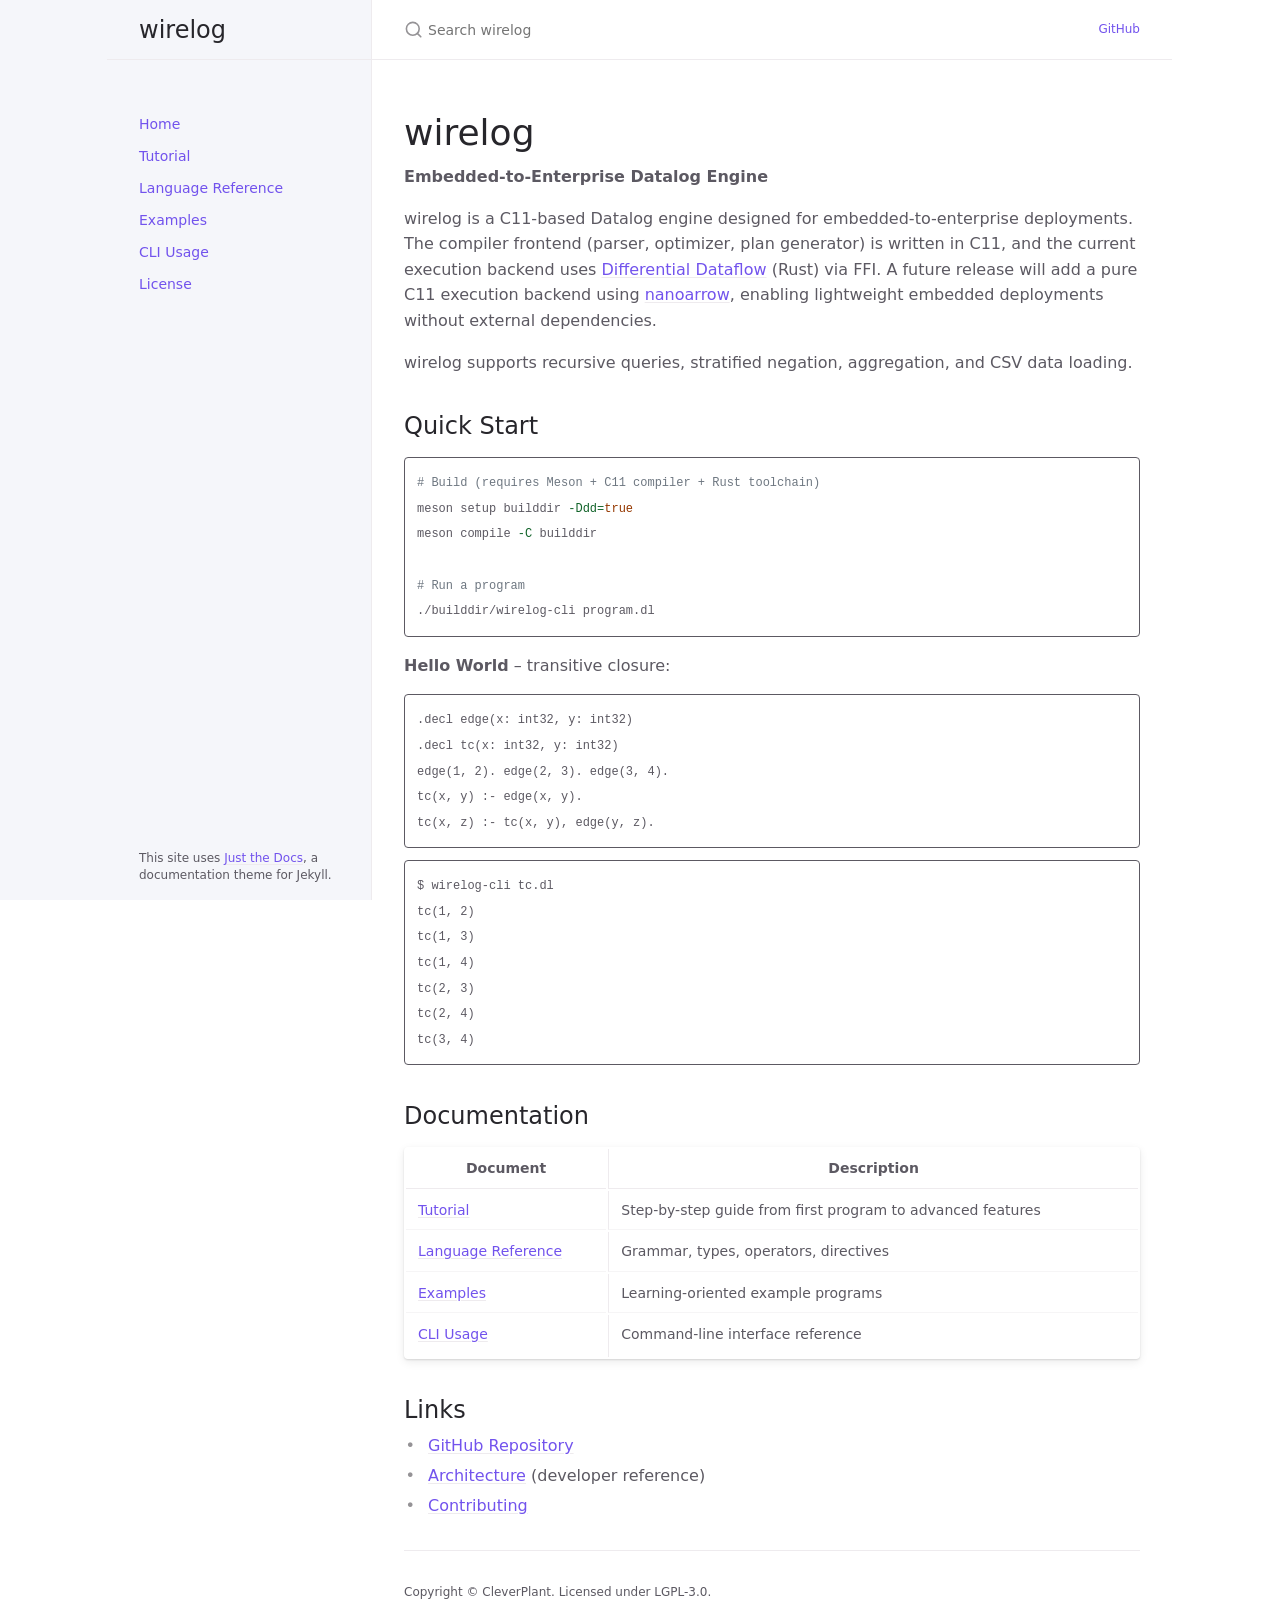
==== wirelog/index.html @ 53a05768 "chore: update wirelog docs from 2026-03-02 04:32:21" ====
<!DOCTYPE html> <html lang="en-US"> <head> <meta charset="UTF-8"> <meta http-equiv="X-UA-Compatible" content="IE=Edge"> <link rel="stylesheet" href="/wirelog/assets/css/just-the-docs-default.css"> <link rel="stylesheet" href="/wirelog/assets/css/just-the-docs-head-nav.css" id="jtd-head-nav-stylesheet"> <style id="jtd-nav-activation"> .site-nav > ul.nav-list:first-child > li:not(:nth-child(1)) > a, .site-nav > ul.nav-list:first-child > li > ul > li a { background-image: none; } .site-nav > ul.nav-list:not(:first-child) a, .site-nav li.external a { background-image: none; } .site-nav > ul.nav-list:first-child > li:nth-child(1) > a { font-weight: 600; text-decoration: none; }.site-nav > ul.nav-list:first-child > li:nth-child(1) > button svg { transform: rotate(-90deg); }.site-nav > ul.nav-list:first-child > li.nav-list-item:nth-child(1) > ul.nav-list { display: block; } </style> <script src="/wirelog/assets/js/vendor/lunr.min.js"></script> <script src="/wirelog/assets/js/just-the-docs.js"></script> <meta name="viewport" content="width=device-width, initial-scale=1"> <!-- Begin Jekyll SEO tag v2.8.0 --> <title>Home | wirelog</title> <meta name="generator" content="Jekyll v4.4.1" /> <meta property="og:title" content="Home" /> <meta property="og:locale" content="en_US" /> <meta name="description" content="Embedded-to-Enterprise Datalog Engine" /> <meta property="og:description" content="Embedded-to-Enterprise Datalog Engine" /> <link rel="canonical" href="https://justinjoy.github.io/wirelog/" /> <meta property="og:url" content="https://justinjoy.github.io/wirelog/" /> <meta property="og:site_name" content="wirelog" /> <meta property="og:type" content="website" /> <meta name="twitter:card" content="summary" /> <meta property="twitter:title" content="Home" /> <script type="application/ld+json"> {"@context":"https://schema.org","@type":"WebSite","description":"Embedded-to-Enterprise Datalog Engine","headline":"Home","name":"wirelog","url":"https://justinjoy.github.io/wirelog/"}</script> <!-- End Jekyll SEO tag --> </head> <body> <a class="skip-to-main" href="#main-content">Skip to main content</a> <svg xmlns="http://www.w3.org/2000/svg" class="d-none"> <symbol id="svg-link" viewBox="0 0 24 24"> <title>Link</title> <svg xmlns="http://www.w3.org/2000/svg" width="24" height="24" viewBox="0 0 24 24" fill="none" stroke="currentColor" stroke-width="2" stroke-linecap="round" stroke-linejoin="round" class="feather feather-link"> <path d="M10 13a5 5 0 0 0 7.54.54l3-3a5 5 0 0 0-7.07-7.07l-1.72 1.71"></path><path d="M14 11a5 5 0 0 0-7.54-.54l-3 3a5 5 0 0 0 7.07 7.07l1.71-1.71"></path> </svg> </symbol> <symbol id="svg-menu" viewBox="0 0 24 24"> <title>Menu</title> <svg xmlns="http://www.w3.org/2000/svg" width="24" height="24" viewBox="0 0 24 24" fill="none" stroke="currentColor" stroke-width="2" stroke-linecap="round" stroke-linejoin="round" class="feather feather-menu"> <line x1="3" y1="12" x2="21" y2="12"></line><line x1="3" y1="6" x2="21" y2="6"></line><line x1="3" y1="18" x2="21" y2="18"></line> </svg> </symbol> <symbol id="svg-arrow-right" viewBox="0 0 24 24"> <title>Expand</title> <svg xmlns="http://www.w3.org/2000/svg" width="24" height="24" viewBox="0 0 24 24" fill="none" stroke="currentColor" stroke-width="2" stroke-linecap="round" stroke-linejoin="round" class="feather feather-chevron-right"> <polyline points="9 18 15 12 9 6"></polyline> </svg> </symbol> <!-- Feather. MIT License: https://github.com/feathericons/feather/blob/master/LICENSE --> <symbol id="svg-external-link" width="24" height="24" viewBox="0 0 24 24" fill="none" stroke="currentColor" stroke-width="2" stroke-linecap="round" stroke-linejoin="round" class="feather feather-external-link"> <title id="svg-external-link-title">(external link)</title> <path d="M18 13v6a2 2 0 0 1-2 2H5a2 2 0 0 1-2-2V8a2 2 0 0 1 2-2h6"></path><polyline points="15 3 21 3 21 9"></polyline><line x1="10" y1="14" x2="21" y2="3"></line> </symbol> <symbol id="svg-doc" viewBox="0 0 24 24"> <title>Document</title> <svg xmlns="http://www.w3.org/2000/svg" width="24" height="24" viewBox="0 0 24 24" fill="none" stroke="currentColor" stroke-width="2" stroke-linecap="round" stroke-linejoin="round" class="feather feather-file"> <path d="M13 2H6a2 2 0 0 0-2 2v16a2 2 0 0 0 2 2h12a2 2 0 0 0 2-2V9z"></path><polyline points="13 2 13 9 20 9"></polyline> </svg> </symbol> <symbol id="svg-search" viewBox="0 0 24 24"> <title>Search</title> <svg xmlns="http://www.w3.org/2000/svg" width="24" height="24" viewBox="0 0 24 24" fill="none" stroke="currentColor" stroke-width="2" stroke-linecap="round" stroke-linejoin="round" class="feather feather-search"> <circle cx="11" cy="11" r="8"></circle><line x1="21" y1="21" x2="16.65" y2="16.65"></line> </svg> </symbol> <!-- Bootstrap Icons. MIT License: https://github.com/twbs/icons/blob/main/LICENSE.md --> <symbol id="svg-copy" viewBox="0 0 16 16"> <title>Copy</title> <svg xmlns="http://www.w3.org/2000/svg" width="16" height="16" fill="currentColor" class="bi bi-clipboard" viewBox="0 0 16 16"> <path d="M4 1.5H3a2 2 0 0 0-2 2V14a2 2 0 0 0 2 2h10a2 2 0 0 0 2-2V3.5a2 2 0 0 0-2-2h-1v1h1a1 1 0 0 1 1 1V14a1 1 0 0 1-1 1H3a1 1 0 0 1-1-1V3.5a1 1 0 0 1 1-1h1v-1z"/> <path d="M9.5 1a.5.5 0 0 1 .5.5v1a.5.5 0 0 1-.5.5h-3a.5.5 0 0 1-.5-.5v-1a.5.5 0 0 1 .5-.5h3zm-3-1A1.5 1.5 0 0 0 5 1.5v1A1.5 1.5 0 0 0 6.5 4h3A1.5 1.5 0 0 0 11 2.5v-1A1.5 1.5 0 0 0 9.5 0h-3z"/> </svg> </symbol> <symbol id="svg-copied" viewBox="0 0 16 16"> <title>Copied</title> <svg xmlns="http://www.w3.org/2000/svg" width="16" height="16" fill="currentColor" class="bi bi-clipboard-check-fill" viewBox="0 0 16 16"> <path d="M6.5 0A1.5 1.5 0 0 0 5 1.5v1A1.5 1.5 0 0 0 6.5 4h3A1.5 1.5 0 0 0 11 2.5v-1A1.5 1.5 0 0 0 9.5 0h-3Zm3 1a.5.5 0 0 1 .5.5v1a.5.5 0 0 1-.5.5h-3a.5.5 0 0 1-.5-.5v-1a.5.5 0 0 1 .5-.5h3Z"/> <path d="M4 1.5H3a2 2 0 0 0-2 2V14a2 2 0 0 0 2 2h10a2 2 0 0 0 2-2V3.5a2 2 0 0 0-2-2h-1v1A2.5 2.5 0 0 1 9.5 5h-3A2.5 2.5 0 0 1 4 2.5v-1Zm6.854 7.354-3 3a.5.5 0 0 1-.708 0l-1.5-1.5a.5.5 0 0 1 .708-.708L7.5 10.793l2.646-2.647a.5.5 0 0 1 .708.708Z"/> </svg> </symbol> </svg> <header class="side-bar"> <div class="site-header"> <a href="/wirelog/" class="site-title lh-tight"> wirelog </a> <button id="menu-button" class="site-button btn-reset" aria-label="Menu" aria-expanded="false"> <svg viewBox="0 0 24 24" class="icon" aria-hidden="true"><use xlink:href="#svg-menu"></use></svg> </button> </div> <nav aria-label="Main" id="site-nav" class="site-nav"> <ul class="nav-list"><li class="nav-list-item"><a href="/wirelog/" class="nav-list-link">Home</a></li><li class="nav-list-item"><a href="/wirelog/tutorial/" class="nav-list-link">Tutorial</a></li><li class="nav-list-item"><a href="/wirelog/reference/" class="nav-list-link">Language Reference</a></li><li class="nav-list-item"><a href="/wirelog/examples/" class="nav-list-link">Examples</a></li><li class="nav-list-item"><a href="/wirelog/cli/" class="nav-list-link">CLI Usage</a></li><li class="nav-list-item"><a href="/wirelog/license/" class="nav-list-link">License</a></li></ul> </nav> <div class="d-md-block d-none site-footer"> This site uses <a href="https://github.com/just-the-docs/just-the-docs">Just the Docs</a>, a documentation theme for Jekyll. </div> </header> <div class="main" id="top"> <div id="main-header" class="main-header"> <div class="search" role="search"> <div class="search-input-wrap"> <input type="text" id="search-input" class="search-input" tabindex="0" placeholder="Search wirelog" autocomplete="off"> <label for="search-input" class="search-label"> <span class="sr-only">Search wirelog</span> <svg viewBox="0 0 24 24" class="search-icon" aria-hidden="true"><use xlink:href="#svg-search"></use></svg> </label> </div> <div id="search-results" class="search-results"></div> </div> <nav aria-label="Auxiliary" class="aux-nav"> <ul class="aux-nav-list"> <li class="aux-nav-list-item"> <a href="https://github.com/justinjoy/wirelog" class="site-button" > GitHub </a> </li> </ul> </nav> </div> <div class="main-content-wrap"> <div id="main-content" class="main-content"> <main> <h1 id="wirelog"> <a href="#wirelog" class="anchor-heading" aria-labelledby="wirelog"><svg viewBox="0 0 16 16" aria-hidden="true"><use xlink:href="#svg-link"></use></svg></a> wirelog </h1> <p><strong>Embedded-to-Enterprise Datalog Engine</strong></p> <p>wirelog is a C11-based Datalog engine designed for embedded-to-enterprise deployments. The compiler frontend (parser, optimizer, plan generator) is written in C11, and the current execution backend uses <a href="https://github.com/TimelyDataflow/differential-dataflow">Differential Dataflow</a> (Rust) via FFI. A future release will add a pure C11 execution backend using <a href="https://github.com/apache/arrow-nanoarrow">nanoarrow</a>, enabling lightweight embedded deployments without external dependencies.</p> <p>wirelog supports recursive queries, stratified negation, aggregation, and CSV data loading.</p> <h2 id="quick-start"> <a href="#quick-start" class="anchor-heading" aria-labelledby="quick-start"><svg viewBox="0 0 16 16" aria-hidden="true"><use xlink:href="#svg-link"></use></svg></a> Quick Start </h2> <div class="language-bash highlighter-rouge"><div class="highlight"><pre class="highlight"><code><span class="c"># Build (requires Meson + C11 compiler + Rust toolchain)</span>
meson setup builddir <span class="nt">-Ddd</span><span class="o">=</span><span class="nb">true
</span>meson compile <span class="nt">-C</span> builddir

<span class="c"># Run a program</span>
./builddir/wirelog-cli program.dl
</code></pre></div></div> <p><strong>Hello World</strong> – transitive closure:</p> <div class="language-plaintext highlighter-rouge"><div class="highlight"><pre class="highlight"><code>.decl edge(x: int32, y: int32)
.decl tc(x: int32, y: int32)
edge(1, 2). edge(2, 3). edge(3, 4).
tc(x, y) :- edge(x, y).
tc(x, z) :- tc(x, y), edge(y, z).
</code></pre></div></div> <div class="language-plaintext highlighter-rouge"><div class="highlight"><pre class="highlight"><code>$ wirelog-cli tc.dl
tc(1, 2)
tc(1, 3)
tc(1, 4)
tc(2, 3)
tc(2, 4)
tc(3, 4)
</code></pre></div></div> <h2 id="documentation"> <a href="#documentation" class="anchor-heading" aria-labelledby="documentation"><svg viewBox="0 0 16 16" aria-hidden="true"><use xlink:href="#svg-link"></use></svg></a> Documentation </h2> <div class="table-wrapper"><table> <thead> <tr> <th>Document</th> <th>Description</th> </tr> </thead> <tbody> <tr> <td><a href="tutorial">Tutorial</a></td> <td>Step-by-step guide from first program to advanced features</td> </tr> <tr> <td><a href="reference">Language Reference</a></td> <td>Grammar, types, operators, directives</td> </tr> <tr> <td><a href="examples">Examples</a></td> <td>Learning-oriented example programs</td> </tr> <tr> <td><a href="cli">CLI Usage</a></td> <td>Command-line interface reference</td> </tr> </tbody> </table></div> <h2 id="links"> <a href="#links" class="anchor-heading" aria-labelledby="links"><svg viewBox="0 0 16 16" aria-hidden="true"><use xlink:href="#svg-link"></use></svg></a> Links </h2> <ul> <li><a href="https://github.com/justinjoy/wirelog">GitHub Repository</a></li> <li><a href="https://github.com/justinjoy/wirelog/blob/main/ARCHITECTURE.md">Architecture</a> (developer reference)</li> <li><a href="https://github.com/justinjoy/wirelog/blob/main/CONTRIBUTING.md">Contributing</a></li> </ul> </main> <hr> <footer> <p class="text-small mb-0">Copyright &copy; CleverPlant. Licensed under LGPL-3.0.</p> <div class="d-md-none mt-4 fs-2"> This site uses <a href="https://github.com/just-the-docs/just-the-docs">Just the Docs</a>, a documentation theme for Jekyll. </div> </footer> </div> </div> <div class="search-overlay"></div> </div> </body> </html>
---- wirelog/assets/css/just-the-docs-default.css ----
@charset "UTF-8";
/*
generated by accessible-pygments <https://github.com/Quansight-Labs/accessible-pygments>
Copyright (c) 2022, Quansight Labs
Licensed under the BSD license, see LICENSE for details.
--
generated by Pygments <https://pygments.org/>
Copyright 2006-2025 by the Pygments team.
Licensed under the BSD license, see LICENSE for details.
*/
.highlight .hll {
  background-color: rgba(9, 105, 218, 0.2901960784);
}

.highlight .c {
  color: #6E7781;
} /* Comment */
.highlight .err {
  color: #CF222E;
} /* Error */
.highlight .k {
  color: #CF222E;
} /* Keyword */
.highlight .l {
  color: #953800;
} /* Literal */
.highlight .n {
  color: #8250DF;
} /* Name */
.highlight .o {
  color: #116329;
} /* Operator */
.highlight .p {
  color: #24292F;
} /* Punctuation */
.highlight .ch {
  color: #6E7781;
} /* Comment.Hashbang */
.highlight .cm {
  color: #6E7781;
} /* Comment.Multiline */
.highlight .cp {
  color: #6E7781;
} /* Comment.Preproc */
.highlight .cpf {
  color: #6E7781;
} /* Comment.PreprocFile */
.highlight .c1 {
  color: #6E7781;
} /* Comment.Single */
.highlight .cs {
  color: #6E7781;
} /* Comment.Special */
.highlight .gd {
  color: #0550AE;
} /* Generic.Deleted */
.highlight .ge {
  font-style: italic;
} /* Generic.Emph */
.highlight .gr {
  color: #CF222E;
} /* Generic.Error */
.highlight .gh {
  color: #0550AE;
} /* Generic.Heading */
.highlight .gs {
  font-weight: bold;
} /* Generic.Strong */
.highlight .gu {
  color: #0550AE;
} /* Generic.Subheading */
.highlight .kc {
  color: #0550AE;
} /* Keyword.Constant */
.highlight .kd {
  color: #CF222E;
} /* Keyword.Declaration */
.highlight .kn {
  color: #CF222E;
} /* Keyword.Namespace */
.highlight .kp {
  color: #CF222E;
} /* Keyword.Pseudo */
.highlight .kr {
  color: #CF222E;
} /* Keyword.Reserved */
.highlight .kt {
  color: #CF222E;
} /* Keyword.Type */
.highlight .ld {
  color: #953800;
} /* Literal.Date */
.highlight .m {
  color: #953800;
} /* Literal.Number */
.highlight .s {
  color: #0550AE;
} /* Literal.String */
.highlight .na {
  color: #953800;
} /* Name.Attribute */
.highlight .nb {
  color: #953800;
} /* Name.Builtin */
.highlight .nc {
  color: #0550AE;
} /* Name.Class */
.highlight .no {
  color: #0550AE;
} /* Name.Constant */
.highlight .nd {
  color: #953800;
} /* Name.Decorator */
.highlight .ni {
  color: #116329;
} /* Name.Entity */
.highlight .ne {
  color: #8250DF;
} /* Name.Exception */
.highlight .nf {
  color: #0550AE;
} /* Name.Function */
.highlight .nl {
  color: #953800;
} /* Name.Label */
.highlight .nn {
  color: #24292F;
} /* Name.Namespace */
.highlight .nx {
  color: #8250DF;
} /* Name.Other */
.highlight .py {
  color: #0550AE;
} /* Name.Property */
.highlight .nt {
  color: #116329;
} /* Name.Tag */
.highlight .nv {
  color: #953800;
} /* Name.Variable */
.highlight .ow {
  color: #8250DF;
} /* Operator.Word */
.highlight .pm {
  color: #24292F;
} /* Punctuation.Marker */
.highlight .w {
  color: #24292F;
} /* Text.Whitespace */
.highlight .mb {
  color: #953800;
} /* Literal.Number.Bin */
.highlight .mf {
  color: #953800;
} /* Literal.Number.Float */
.highlight .mh {
  color: #953800;
} /* Literal.Number.Hex */
.highlight .mi {
  color: #953800;
} /* Literal.Number.Integer */
.highlight .mo {
  color: #953800;
} /* Literal.Number.Oct */
.highlight .sa {
  color: #0550AE;
} /* Literal.String.Affix */
.highlight .sb {
  color: #0550AE;
} /* Literal.String.Backtick */
.highlight .sc {
  color: #0550AE;
} /* Literal.String.Char */
.highlight .dl {
  color: #0550AE;
} /* Literal.String.Delimiter */
.highlight .sd {
  color: #0550AE;
} /* Literal.String.Doc */
.highlight .s2 {
  color: #0550AE;
} /* Literal.String.Double */
.highlight .se {
  color: #0550AE;
} /* Literal.String.Escape */
.highlight .sh {
  color: #0550AE;
} /* Literal.String.Heredoc */
.highlight .si {
  color: #0550AE;
} /* Literal.String.Interpol */
.highlight .sx {
  color: #0550AE;
} /* Literal.String.Other */
.highlight .sr {
  color: #0550AE;
} /* Literal.String.Regex */
.highlight .s1 {
  color: #0550AE;
} /* Literal.String.Single */
.highlight .ss {
  color: #0550AE;
} /* Literal.String.Symbol */
.highlight .bp {
  color: #953800;
} /* Name.Builtin.Pseudo */
.highlight .fm {
  color: #0550AE;
} /* Name.Function.Magic */
.highlight .vc {
  color: #953800;
} /* Name.Variable.Class */
.highlight .vg {
  color: #953800;
} /* Name.Variable.Global */
.highlight .vi {
  color: #953800;
} /* Name.Variable.Instance */
.highlight .vm {
  color: #953800;
} /* Name.Variable.Magic */
.highlight .il {
  color: #953800;
} /* Literal.Number.Integer.Long */
/*! normalize.css v8.0.1 | MIT License | github.com/necolas/normalize.css */
/* Document
   ========================================================================== */
/**
 * 1. Correct the line height in all browsers.
 * 2. Prevent adjustments of font size after orientation changes in iOS.
 */
html {
  line-height: 1.15; /* 1 */
  text-size-adjust: 100%; /* 2 */
}

/* Sections
   ========================================================================== */
/**
 * Remove the margin in all browsers.
 */
body {
  margin: 0;
}

/**
 * Render the `main` element consistently in IE.
 */
main {
  display: block;
}

/**
 * Correct the font size and margin on `h1` elements within `section` and
 * `article` contexts in Chrome, Firefox, and Safari.
 */
h1 {
  font-size: 2em;
  margin: 0.67em 0;
}

/* Grouping content
   ========================================================================== */
/**
 * 1. Add the correct box sizing in Firefox.
 * 2. Show the overflow in Edge and IE.
 */
hr {
  box-sizing: content-box; /* 1 */
  height: 0; /* 1 */
  overflow: visible; /* 2 */
}

/**
 * 1. Correct the inheritance and scaling of font size in all browsers.
 * 2. Correct the odd `em` font sizing in all browsers.
 */
pre {
  font-family: monospace; /* 1 */
  font-size: 1em; /* 2 */
}

/* Text-level semantics
   ========================================================================== */
/**
 * Remove the gray background on active links in IE 10.
 */
a {
  background-color: transparent;
}

/**
 * 1. Remove the bottom border in Chrome 57-
 * 2. Add the correct text decoration in Chrome, Edge, IE, Opera, and Safari.
 */
abbr[title] {
  border-bottom: none; /* 1 */
  text-decoration: underline; /* 2 */
  text-decoration: underline dotted; /* 2 */
}

/**
 * Add the correct font weight in Chrome, Edge, and Safari.
 */
b,
strong {
  font-weight: bolder;
}

/**
 * 1. Correct the inheritance and scaling of font size in all browsers.
 * 2. Correct the odd `em` font sizing in all browsers.
 */
code,
kbd,
samp {
  font-family: monospace; /* 1 */
  font-size: 1em; /* 2 */
}

/**
 * Add the correct font size in all browsers.
 */
small {
  font-size: 80%;
}

/**
 * Prevent `sub` and `sup` elements from affecting the line height in
 * all browsers.
 */
sub,
sup {
  font-size: 75%;
  line-height: 0;
  position: relative;
  vertical-align: baseline;
}

sub {
  bottom: -0.25em;
}

sup {
  top: -0.5em;
}

/* Embedded content
   ========================================================================== */
/**
 * Remove the border on images inside links in IE 10.
 */
img {
  border-style: none;
}

/* Forms
   ========================================================================== */
/**
 * 1. Change the font styles in all browsers.
 * 2. Remove the margin in Firefox and Safari.
 */
button,
input,
optgroup,
select,
textarea {
  font-family: inherit; /* 1 */
  font-size: 100%; /* 1 */
  line-height: 1.15; /* 1 */
  margin: 0; /* 2 */
}

/**
 * Show the overflow in IE.
 * 1. Show the overflow in Edge.
 */
button,
input {
  /* 1 */
  overflow: visible;
}

/**
 * Remove the inheritance of text transform in Edge, Firefox, and IE.
 * 1. Remove the inheritance of text transform in Firefox.
 */
button,
select {
  /* 1 */
  text-transform: none;
}

/**
 * Correct the inability to style clickable types in iOS and Safari.
 */
button,
[type=button],
[type=reset],
[type=submit] {
  appearance: auto;
}

/**
 * Remove the inner border and padding in Firefox.
 */
button::-moz-focus-inner,
[type=button]::-moz-focus-inner,
[type=reset]::-moz-focus-inner,
[type=submit]::-moz-focus-inner {
  border-style: none;
  padding: 0;
}

/**
 * Restore the focus styles unset by the previous rule.
 */
button:-moz-focusring,
[type=button]:-moz-focusring,
[type=reset]:-moz-focusring,
[type=submit]:-moz-focusring {
  outline: 1px dotted ButtonText;
}

/**
 * Correct the padding in Firefox.
 */
fieldset {
  padding: 0.35em 0.75em 0.625em;
}

/**
 * 1. Correct the text wrapping in Edge and IE.
 * 2. Correct the color inheritance from `fieldset` elements in IE.
 * 3. Remove the padding so developers are not caught out when they zero out
 *    `fieldset` elements in all browsers.
 */
legend {
  box-sizing: border-box; /* 1 */
  color: inherit; /* 2 */
  display: table; /* 1 */
  max-width: 100%; /* 1 */
  padding: 0; /* 3 */
  white-space: normal; /* 1 */
}

/**
 * Add the correct vertical alignment in Chrome, Firefox, and Opera.
 */
progress {
  vertical-align: baseline;
}

/**
 * Remove the default vertical scrollbar in IE 10+.
 */
textarea {
  overflow: auto;
}

/**
 * 1. Add the correct box sizing in IE 10.
 * 2. Remove the padding in IE 10.
 */
[type=checkbox],
[type=radio] {
  box-sizing: border-box; /* 1 */
  padding: 0; /* 2 */
}

/**
 * Correct the cursor style of increment and decrement buttons in Chrome.
 */
[type=number]::-webkit-inner-spin-button,
[type=number]::-webkit-outer-spin-button {
  height: auto;
}

/**
 * 1. Correct the odd appearance in Chrome and Safari.
 * 2. Correct the outline style in Safari.
 */
[type=search] {
  appearance: textfield; /* 1 */
  outline-offset: -2px; /* 2 */
}

/**
 * Remove the inner padding in Chrome and Safari on macOS.
 */
[type=search]::-webkit-search-decoration {
  appearance: none;
}

/**
 * 1. Correct the inability to style clickable types in iOS and Safari.
 * 2. Change font properties to `inherit` in Safari.
 */
::-webkit-file-upload-button {
  appearance: auto; /* 1 */
  font: inherit; /* 2 */
}

/* Interactive
   ========================================================================== */
/*
 * Add the correct display in Edge, IE 10+, and Firefox.
 */
details {
  display: block;
}

/*
 * Add the correct display in all browsers.
 */
summary {
  display: list-item;
}

/* Misc
   ========================================================================== */
/**
 * Add the correct display in IE 10+.
 */
template {
  display: none;
}

/**
 * Add the correct display in IE 10.
 */
[hidden] {
  display: none;
}

:root {
  color-scheme: light;
}

* {
  box-sizing: border-box;
}

html {
  scroll-behavior: smooth;
}
html {
  font-size: 0.875rem !important;
}
@media (min-width: 31.25rem) {
  html {
    font-size: 1rem !important;
  }
}

body {
  font-family: system-ui, -apple-system, blinkmacsystemfont, "Segoe UI", roboto, "Helvetica Neue", arial, sans-serif, "Segoe UI Emoji";
  font-size: inherit;
  line-height: 1.4;
  color: #5c5962;
  background-color: #fff;
  overflow-wrap: break-word;
}

ol,
ul,
dl,
pre,
address,
blockquote,
table,
div,
hr,
form,
fieldset,
noscript .table-wrapper {
  margin-top: 0;
}

h1,
h2,
h3,
h4,
h5,
h6,
#toctitle {
  margin-top: 0;
  margin-bottom: 1em;
  font-weight: 500;
  line-height: 1.25;
  color: #27262b;
}

p {
  margin-top: 1em;
  margin-bottom: 1em;
}

a {
  color: #7253ed;
  text-decoration: none;
}

a:not([class]) {
  text-decoration: underline;
  text-decoration-color: #eeebee;
  text-underline-offset: 2px;
}
a:not([class]):hover {
  text-decoration-color: rgba(114, 83, 237, 0.45);
}

code {
  font-family: "SFMono-Regular", menlo, consolas, monospace;
  font-size: 0.75em;
  line-height: 1.4;
}

figure,
pre {
  margin: 0;
}

li {
  margin: 0.25em 0;
}

img {
  max-width: 100%;
  height: auto;
}

hr {
  height: 1px;
  padding: 0;
  margin: 2rem 0;
  background-color: #eeebee;
  border: 0;
}

blockquote {
  margin: 10px 0;
  margin-block-start: 0;
  margin-inline-start: 0;
  padding-left: 1rem;
  border-left: 3px solid #eeebee;
}

.side-bar {
  z-index: 0;
  display: flex;
  flex-wrap: wrap;
  background-color: #f5f6fa;
}
@media (min-width: 50rem) {
  .side-bar {
    flex-flow: column nowrap;
    position: fixed;
    width: 15.5rem;
    height: 100%;
    border-right: 1px solid #eeebee;
    align-items: flex-end;
  }
}
@media (min-width: 66.5rem) {
  .side-bar {
    width: calc((100% - 66.5rem) / 2 + 16.5rem);
    min-width: 16.5rem;
  }
}
@media (min-width: 50rem) {
  .side-bar + .main {
    margin-left: 15.5rem;
  }
}
@media (min-width: 66.5rem) {
  .side-bar + .main {
    margin-left: max(16.5rem, (100% - 66.5rem) / 2 + 16.5rem);
  }
}
.side-bar + .main .main-header {
  display: none;
  background-color: #f5f6fa;
}
@media (min-width: 50rem) {
  .side-bar + .main .main-header {
    display: flex;
    background-color: #fff;
  }
}
.side-bar + .main .main-header.nav-open {
  display: block;
}
@media (min-width: 50rem) {
  .side-bar + .main .main-header.nav-open {
    display: flex;
  }
}

.main {
  margin: auto;
}
@media (min-width: 50rem) {
  .main {
    position: relative;
    max-width: 50rem;
  }
}

.main-content-wrap {
  padding-top: 1rem;
  padding-bottom: 1rem;
  padding-right: 1rem;
  padding-left: 1rem;
}
@media (min-width: 50rem) {
  .main-content-wrap {
    padding-right: 2rem;
    padding-left: 2rem;
  }
}
@media (min-width: 50rem) {
  .main-content-wrap {
    padding-top: 2rem;
    padding-bottom: 2rem;
  }
}

.main-header {
  z-index: 0;
  border-bottom: 1px solid #eeebee;
}
@media (min-width: 50rem) {
  .main-header {
    display: flex;
    justify-content: space-between;
    height: 3.75rem;
  }
}

.site-nav,
.site-header,
.site-footer {
  width: 100%;
}
@media (min-width: 66.5rem) {
  .site-nav,
  .site-header,
  .site-footer {
    width: 16.5rem;
  }
}

.site-nav {
  display: none;
}
.site-nav.nav-open {
  display: block;
}
@media (min-width: 50rem) {
  .site-nav {
    display: block;
    padding-top: 3rem;
    padding-bottom: 1rem;
    overflow-y: auto;
    flex: 1 1 auto;
  }
}

.site-header {
  display: flex;
  min-height: 3.75rem;
  align-items: center;
}
@media (min-width: 50rem) {
  .site-header {
    height: 3.75rem;
    max-height: 3.75rem;
    border-bottom: 1px solid #eeebee;
  }
}

.site-title {
  flex-grow: 1;
  display: flex;
  height: 100%;
  align-items: center;
  padding-top: 0.75rem;
  padding-bottom: 0.75rem;
  color: #27262b;
  outline-offset: -1px;
  padding-right: 1rem;
  padding-left: 1rem;
}
@media (min-width: 50rem) {
  .site-title {
    padding-right: 2rem;
    padding-left: 2rem;
  }
}
.site-title {
  font-size: 1.125rem !important;
}
@media (min-width: 31.25rem) {
  .site-title {
    font-size: 1.5rem !important;
    line-height: 1.25;
  }
}
@media (min-width: 50rem) {
  .site-title {
    padding-top: 0.5rem;
    padding-bottom: 0.5rem;
  }
}

.site-button {
  display: flex;
  height: 100%;
  padding: 1rem;
  align-items: center;
  outline-offset: -1px;
}

@media (min-width: 50rem) {
  .site-header .site-button {
    display: none;
  }
}
.site-title:hover {
  background-image: linear-gradient(-90deg, rgb(234.8, 236.82, 244.9) 0%, rgba(234.8, 236.82, 244.9, 0.8) 80%, rgba(234.8, 236.82, 244.9, 0) 100%);
}

.site-button:hover {
  background-image: linear-gradient(-90deg, rgb(234.8, 236.82, 244.9) 0%, rgba(234.8, 236.82, 244.9, 0.8) 100%);
}

.site-footer {
  position: absolute;
  bottom: 0;
  left: 0;
  padding-top: 1rem;
  padding-bottom: 1rem;
  padding-right: 1rem;
  padding-left: 1rem;
}
@media (min-width: 50rem) {
  .site-footer {
    padding-right: 2rem;
    padding-left: 2rem;
  }
}
.site-footer {
  font-size: 0.6875rem !important;
}
@media (min-width: 31.25rem) {
  .site-footer {
    font-size: 0.75rem !important;
  }
}
@media (min-width: 50rem) {
  .site-footer {
    position: static;
    justify-self: end;
  }
}

.icon {
  width: 1.5rem;
  height: 1.5rem;
  color: #7253ed;
}

.main-content {
  line-height: 1.6;
}
.main-content ol,
.main-content ul,
.main-content dl,
.main-content pre,
.main-content address,
.main-content blockquote,
.main-content .table-wrapper {
  margin-top: 0.5em;
}
.main-content a {
  overflow: hidden;
  text-overflow: ellipsis;
}
.main-content ul,
.main-content ol {
  padding-left: 1.5em;
}
.main-content li .highlight {
  margin-top: 0.25rem;
}
.main-content ol {
  list-style-type: none;
  counter-reset: step-counter;
}
.main-content ol > li {
  position: relative;
}
.main-content ol > li::before {
  position: absolute;
  top: 0.2em;
  left: -1.6em;
  color: #959396;
  content: counter(step-counter);
  counter-increment: step-counter;
}
.main-content ol > li::before {
  font-size: 0.75rem !important;
}
@media (min-width: 31.25rem) {
  .main-content ol > li::before {
    font-size: 0.875rem !important;
  }
}
@media (min-width: 31.25rem) {
  .main-content ol > li::before {
    top: 0.11em;
  }
}
.main-content ol > li ol {
  counter-reset: sub-counter;
}
.main-content ol > li ol > li::before {
  content: counter(sub-counter, lower-alpha);
  counter-increment: sub-counter;
}
.main-content ul {
  list-style: none;
}
.main-content ul > li::before {
  position: absolute;
  margin-left: -1.4em;
  color: #959396;
  content: "•";
}
.main-content .task-list-item::before {
  content: "";
}
.main-content .task-list-item-checkbox {
  margin-right: 0.6em;
  margin-left: -1.4em;
}
.main-content hr + * {
  margin-top: 0;
}
.main-content h1:first-of-type {
  margin-top: 0.5em;
}
.main-content dl {
  display: grid;
  grid-template: auto/10em 1fr;
}
.main-content dt,
.main-content dd {
  margin: 0.25em 0;
}
.main-content dt {
  grid-column: 1;
  font-weight: 500;
  text-align: right;
}
.main-content dt::after {
  content: ":";
}
.main-content dd {
  grid-column: 2;
  margin-bottom: 0;
  margin-left: 1em;
}
.main-content dd blockquote:first-child,
.main-content dd div:first-child,
.main-content dd dl:first-child,
.main-content dd dt:first-child,
.main-content dd h1:first-child,
.main-content dd h2:first-child,
.main-content dd h3:first-child,
.main-content dd h4:first-child,
.main-content dd h5:first-child,
.main-content dd h6:first-child,
.main-content dd li:first-child,
.main-content dd ol:first-child,
.main-content dd p:first-child,
.main-content dd pre:first-child,
.main-content dd table:first-child,
.main-content dd ul:first-child,
.main-content dd .table-wrapper:first-child {
  margin-top: 0;
}
.main-content dd dl:first-child dt:first-child,
.main-content dd dl:first-child dd:nth-child(2),
.main-content ol dl:first-child dt:first-child,
.main-content ol dl:first-child dd:nth-child(2),
.main-content ul dl:first-child dt:first-child,
.main-content ul dl:first-child dd:nth-child(2) {
  margin-top: 0;
}
.main-content .anchor-heading {
  position: absolute;
  right: -1rem;
  width: 1.5rem;
  height: 100%;
  padding-right: 0.25rem;
  padding-left: 0.25rem;
  overflow: visible;
}
@media (min-width: 50rem) {
  .main-content .anchor-heading {
    right: auto;
    left: -1.5rem;
  }
}
.main-content .anchor-heading svg {
  display: inline-block;
  width: 100%;
  height: 100%;
  color: #7253ed;
  visibility: hidden;
}
.main-content .anchor-heading:hover svg,
.main-content .anchor-heading:focus svg,
.main-content h1:hover > .anchor-heading svg,
.main-content h2:hover > .anchor-heading svg,
.main-content h3:hover > .anchor-heading svg,
.main-content h4:hover > .anchor-heading svg,
.main-content h5:hover > .anchor-heading svg,
.main-content h6:hover > .anchor-heading svg {
  visibility: visible;
}
.main-content summary {
  cursor: pointer;
}
.main-content h1,
.main-content h2,
.main-content h3,
.main-content h4,
.main-content h5,
.main-content h6,
.main-content #toctitle {
  position: relative;
  margin-top: 1.5em;
  margin-bottom: 0.25em;
}
.main-content h1 + table,
.main-content h1 + .table-wrapper,
.main-content h1 + .code-example,
.main-content h1 + .highlighter-rouge,
.main-content h1 + .sectionbody .listingblock,
.main-content h2 + table,
.main-content h2 + .table-wrapper,
.main-content h2 + .code-example,
.main-content h2 + .highlighter-rouge,
.main-content h2 + .sectionbody .listingblock,
.main-content h3 + table,
.main-content h3 + .table-wrapper,
.main-content h3 + .code-example,
.main-content h3 + .highlighter-rouge,
.main-content h3 + .sectionbody .listingblock,
.main-content h4 + table,
.main-content h4 + .table-wrapper,
.main-content h4 + .code-example,
.main-content h4 + .highlighter-rouge,
.main-content h4 + .sectionbody .listingblock,
.main-content h5 + table,
.main-content h5 + .table-wrapper,
.main-content h5 + .code-example,
.main-content h5 + .highlighter-rouge,
.main-content h5 + .sectionbody .listingblock,
.main-content h6 + table,
.main-content h6 + .table-wrapper,
.main-content h6 + .code-example,
.main-content h6 + .highlighter-rouge,
.main-content h6 + .sectionbody .listingblock,
.main-content #toctitle + table,
.main-content #toctitle + .table-wrapper,
.main-content #toctitle + .code-example,
.main-content #toctitle + .highlighter-rouge,
.main-content #toctitle + .sectionbody .listingblock {
  margin-top: 1em;
}
.main-content h1 + p:not(.label),
.main-content h2 + p:not(.label),
.main-content h3 + p:not(.label),
.main-content h4 + p:not(.label),
.main-content h5 + p:not(.label),
.main-content h6 + p:not(.label),
.main-content #toctitle + p:not(.label) {
  margin-top: 0;
}
.main-content > h1:first-child,
.main-content > h2:first-child,
.main-content > h3:first-child,
.main-content > h4:first-child,
.main-content > h5:first-child,
.main-content > h6:first-child,
.main-content > .sect1:first-child > h2,
.main-content > .sect2:first-child > h3,
.main-content > .sect3:first-child > h4,
.main-content > .sect4:first-child > h5,
.main-content > .sect5:first-child > h6 {
  margin-top: 0.5rem;
}

.nav-list {
  padding: 0;
  margin-top: 0;
  margin-bottom: 0;
  list-style: none;
}
.nav-list .nav-list-item {
  position: relative;
  margin: 0;
}
.nav-list .nav-list-item {
  font-size: 0.875rem !important;
}
@media (min-width: 31.25rem) {
  .nav-list .nav-list-item {
    font-size: 1rem !important;
  }
}
@media (min-width: 50rem) {
  .nav-list .nav-list-item {
    font-size: 0.75rem !important;
  }
}
@media (min-width: 50rem) and (min-width: 31.25rem) {
  .nav-list .nav-list-item {
    font-size: 0.875rem !important;
  }
}
.nav-list .nav-list-item .nav-list-link {
  display: block;
  min-height: 3rem;
  padding-top: 0.25rem;
  padding-bottom: 0.25rem;
  line-height: 2.5rem;
  outline-offset: -1px;
  padding-right: 3rem;
  padding-left: 1rem;
}
@media (min-width: 50rem) {
  .nav-list .nav-list-item .nav-list-link {
    min-height: 2rem;
    line-height: 1.5rem;
    padding-right: 2rem;
    padding-left: 2rem;
  }
}
.nav-list .nav-list-item .nav-list-link.external > svg {
  width: 1rem;
  height: 1rem;
  vertical-align: text-bottom;
}
.nav-list .nav-list-item .nav-list-link.active {
  font-weight: 600;
  text-decoration: none;
}
.nav-list .nav-list-item .nav-list-link:hover, .nav-list .nav-list-item .nav-list-link.active {
  color: rgb(95.0763157895, 59.9157894737, 234.5842105263);
  background-image: linear-gradient(-90deg, rgb(234.8, 236.82, 244.9) 0%, rgba(234.8, 236.82, 244.9, 0.8) 80%, rgba(234.8, 236.82, 244.9, 0) 100%);
}
.nav-list .nav-list-item .nav-list-expander {
  position: absolute;
  right: 0;
  width: 3rem;
  height: 3rem;
  padding: 0.75rem;
  color: #7253ed;
  outline-offset: -1px;
}
@media (min-width: 50rem) {
  .nav-list .nav-list-item .nav-list-expander {
    width: 2rem;
    height: 2rem;
    padding: 0.5rem;
  }
}
.nav-list .nav-list-item .nav-list-expander:hover {
  background-image: linear-gradient(-90deg, rgb(234.8, 236.82, 244.9) 0%, rgba(234.8, 236.82, 244.9, 0.8) 100%);
}
.nav-list .nav-list-item .nav-list-expander svg {
  transform: rotate(90deg);
}
.nav-list .nav-list-item > .nav-list {
  display: none;
  padding-left: 0.75rem;
  list-style: none;
}
.nav-list .nav-list-item > .nav-list .nav-list-item {
  position: relative;
}
.nav-list .nav-list-item > .nav-list .nav-list-item .nav-list-link {
  color: #5c5962;
}
.nav-list .nav-list-item > .nav-list .nav-list-item .nav-list-expander {
  color: #5c5962;
}
.nav-list .nav-list-item.active > .nav-list-expander svg {
  transform: rotate(-90deg);
}
.nav-list .nav-list-item.active > .nav-list {
  display: block;
}

.nav-category {
  padding: 0.5rem 1rem;
  font-weight: 600;
  text-align: start;
  text-transform: uppercase;
  border-bottom: 1px solid #eeebee;
}
.nav-category {
  font-size: 0.6875rem !important;
}
@media (min-width: 31.25rem) {
  .nav-category {
    font-size: 0.75rem !important;
  }
}
@media (min-width: 50rem) {
  .nav-category {
    padding: 0.5rem 2rem;
    margin-top: 1rem;
    text-align: start;
  }
  .nav-category:first-child {
    margin-top: 0;
  }
}

.nav-list.nav-category-list > .nav-list-item {
  margin: 0;
}
.nav-list.nav-category-list > .nav-list-item > .nav-list {
  padding: 0;
}
.nav-list.nav-category-list > .nav-list-item > .nav-list > .nav-list-item > .nav-list-link {
  color: #7253ed;
}
.nav-list.nav-category-list > .nav-list-item > .nav-list > .nav-list-item > .nav-list-expander {
  color: #7253ed;
}

.aux-nav {
  height: 100%;
  overflow-x: auto;
}
.aux-nav {
  font-size: 0.6875rem !important;
}
@media (min-width: 31.25rem) {
  .aux-nav {
    font-size: 0.75rem !important;
  }
}
.aux-nav .aux-nav-list {
  display: flex;
  height: 100%;
  padding: 0;
  margin: 0;
  list-style: none;
}
.aux-nav .aux-nav-list-item {
  display: inline-block;
  height: 100%;
  padding: 0;
  margin: 0;
}
@media (min-width: 50rem) {
  .aux-nav {
    padding-right: 1rem;
  }
}

@media (min-width: 50rem) {
  .breadcrumb-nav {
    margin-top: -1rem;
  }
}

.breadcrumb-nav-list {
  padding-left: 0;
  margin-bottom: 0.75rem;
  list-style: none;
}

.breadcrumb-nav-list-item {
  display: table-cell;
}
.breadcrumb-nav-list-item {
  font-size: 0.6875rem !important;
}
@media (min-width: 31.25rem) {
  .breadcrumb-nav-list-item {
    font-size: 0.75rem !important;
  }
}
.breadcrumb-nav-list-item::before {
  display: none;
}
.breadcrumb-nav-list-item::after {
  display: inline-block;
  margin-right: 0.5rem;
  margin-left: 0.5rem;
  color: #959396;
  content: "/";
}
.breadcrumb-nav-list-item:last-child::after {
  content: "";
}

h1,
.text-alpha {
  font-weight: 300;
}
h1,
.text-alpha {
  font-size: 2rem !important;
  line-height: 1.25;
}
@media (min-width: 31.25rem) {
  h1,
  .text-alpha {
    font-size: 2.25rem !important;
  }
}

h2,
.text-beta,
#toctitle {
  font-size: 1.125rem !important;
}
@media (min-width: 31.25rem) {
  h2,
  .text-beta,
  #toctitle {
    font-size: 1.5rem !important;
    line-height: 1.25;
  }
}

h3,
.text-gamma {
  font-size: 1rem !important;
}
@media (min-width: 31.25rem) {
  h3,
  .text-gamma {
    font-size: 1.125rem !important;
  }
}

h4,
.text-delta {
  font-weight: 400;
  text-transform: uppercase;
  letter-spacing: 0.1em;
}
h4,
.text-delta {
  font-size: 0.6875rem !important;
}
@media (min-width: 31.25rem) {
  h4,
  .text-delta {
    font-size: 0.75rem !important;
  }
}

h4 code {
  text-transform: none;
}

h5,
.text-epsilon {
  font-size: 0.75rem !important;
}
@media (min-width: 31.25rem) {
  h5,
  .text-epsilon {
    font-size: 0.875rem !important;
  }
}

h6,
.text-zeta {
  font-size: 0.6875rem !important;
}
@media (min-width: 31.25rem) {
  h6,
  .text-zeta {
    font-size: 0.75rem !important;
  }
}

.text-small {
  font-size: 0.6875rem !important;
}
@media (min-width: 31.25rem) {
  .text-small {
    font-size: 0.75rem !important;
  }
}

.text-mono {
  font-family: "SFMono-Regular", menlo, consolas, monospace !important;
}

.text-left {
  text-align: left !important;
}

.text-center {
  text-align: center !important;
}

.text-right {
  text-align: right !important;
}

.label:not(g),
.label-blue:not(g) {
  display: inline-block;
  padding: 0.16em 0.56em;
  margin-right: 0.5rem;
  margin-left: 0.5rem;
  color: #fff;
  text-transform: uppercase;
  vertical-align: middle;
  background-color: #2869e6;
  border-radius: 12px;
}
.label:not(g),
.label-blue:not(g) {
  font-size: 0.6875rem !important;
}
@media (min-width: 31.25rem) {
  .label:not(g),
  .label-blue:not(g) {
    font-size: 0.75rem !important;
  }
}

.label-green:not(g) {
  background-color: #026e57;
}

.label-purple:not(g) {
  background-color: #5e41d0;
}

.label-red:not(g) {
  background-color: #dd2e2e;
}

.label-yellow:not(g) {
  color: #44434d;
  background-color: #f7d12e;
}

.btn {
  display: inline-block;
  box-sizing: border-box;
  padding: 0.3em 1em;
  margin: 0;
  font-family: inherit;
  font-size: inherit;
  font-weight: 500;
  line-height: 1.5;
  color: #7253ed;
  text-decoration: none;
  vertical-align: baseline;
  cursor: pointer;
  background-color: #f7f7f7;
  border-width: 0;
  border-radius: 4px;
  box-shadow: 0 1px 2px rgba(0, 0, 0, 0.12), 0 3px 10px rgba(0, 0, 0, 0.08);
  appearance: none;
}
.btn:focus {
  text-decoration: none;
  outline: none;
  box-shadow: 0 0 0 3px rgba(0, 0, 255, 0.25);
}
.btn:focus:hover, .btn.selected:focus {
  box-shadow: 0 0 0 3px rgba(0, 0, 255, 0.25);
}
.btn:hover, .btn.zeroclipboard-is-hover {
  color: rgb(106.4305263158, 73.7663157895, 236.0336842105);
}
.btn:hover, .btn:active, .btn.zeroclipboard-is-hover, .btn.zeroclipboard-is-active {
  text-decoration: none;
  background-color: rgb(244.45, 244.45, 244.45);
}
.btn:active, .btn.selected, .btn.zeroclipboard-is-active {
  background-color: rgb(239.35, 239.35, 239.35);
  background-image: none;
  box-shadow: inset 0 2px 4px rgba(0, 0, 0, 0.15);
}
.btn.selected:hover {
  background-color: rgb(207.25, 207.25, 207.25);
}
.btn:disabled, .btn:disabled:hover, .btn.disabled, .btn.disabled:hover {
  color: rgba(102, 102, 102, 0.5);
  cursor: default;
  background-color: rgba(229, 229, 229, 0.5);
  background-image: none;
  box-shadow: none;
}

.btn-outline {
  color: #7253ed;
  background: transparent;
  box-shadow: inset 0 0 0 2px #e6e1e8;
}
.btn-outline:hover, .btn-outline:active, .btn-outline.zeroclipboard-is-hover, .btn-outline.zeroclipboard-is-active {
  color: rgb(98.8610526316, 64.5326315789, 235.0673684211);
  text-decoration: none;
  background-color: transparent;
  box-shadow: inset 0 0 0 3px #e6e1e8;
}
.btn-outline:focus {
  text-decoration: none;
  outline: none;
  box-shadow: inset 0 0 0 2px #5c5962, 0 0 0 3px rgba(0, 0, 255, 0.25);
}
.btn-outline:focus:hover, .btn-outline.selected:focus {
  box-shadow: inset 0 0 0 2px #5c5962;
}

.btn-primary {
  color: #fff;
  background-color: rgb(87.0708860759, 56.8227848101, 205.9772151899);
  background-image: linear-gradient(rgb(111.3227848101, 85.4430379747, 213.0569620253), rgb(87.0708860759, 56.8227848101, 205.9772151899));
  box-shadow: 0 1px 3px rgba(0, 0, 0, 0.25), 0 4px 10px rgba(0, 0, 0, 0.12);
}
.btn-primary:hover, .btn-primary.zeroclipboard-is-hover {
  color: #fff;
  background-color: rgb(81.0025316456, 50.0936708861, 202.5063291139);
  background-image: linear-gradient(rgb(100.9291139241, 73.1772151899, 210.0227848101), rgb(81.0025316456, 50.0936708861, 202.5063291139));
}
.btn-primary:active, .btn-primary.selected, .btn-primary.zeroclipboard-is-active {
  background-color: rgb(79.3670886076, 49.082278481, 198.417721519);
  background-image: none;
  box-shadow: inset 0 2px 4px rgba(0, 0, 0, 0.15);
}
.btn-primary.selected:hover {
  background-color: rgb(71.1898734177, 44.0253164557, 177.9746835443);
}

.btn-purple {
  color: #fff;
  background-color: rgb(87.0708860759, 56.8227848101, 205.9772151899);
  background-image: linear-gradient(rgb(111.3227848101, 85.4430379747, 213.0569620253), rgb(87.0708860759, 56.8227848101, 205.9772151899));
  box-shadow: 0 1px 3px rgba(0, 0, 0, 0.25), 0 4px 10px rgba(0, 0, 0, 0.12);
}
.btn-purple:hover, .btn-purple.zeroclipboard-is-hover {
  color: #fff;
  background-color: rgb(81.0025316456, 50.0936708861, 202.5063291139);
  background-image: linear-gradient(rgb(100.9291139241, 73.1772151899, 210.0227848101), rgb(81.0025316456, 50.0936708861, 202.5063291139));
}
.btn-purple:active, .btn-purple.selected, .btn-purple.zeroclipboard-is-active {
  background-color: rgb(79.3670886076, 49.082278481, 198.417721519);
  background-image: none;
  box-shadow: inset 0 2px 4px rgba(0, 0, 0, 0.15);
}
.btn-purple.selected:hover {
  background-color: rgb(71.1898734177, 44.0253164557, 177.9746835443);
}

.btn-blue {
  color: #fff;
  background-color: rgb(36.1802816901, 72.3605633803, 166.6197183099);
  background-image: linear-gradient(rgb(42.5492957746, 85.0985915493, 195.9507042254), rgb(36.1802816901, 72.3605633803, 166.6197183099));
  box-shadow: 0 1px 3px rgba(0, 0, 0, 0.25), 0 4px 10px rgba(0, 0, 0, 0.12);
}
.btn-blue:hover, .btn-blue.zeroclipboard-is-hover {
  color: #fff;
  background-color: rgb(34.3605633803, 68.7211267606, 158.2394366197);
  background-image: linear-gradient(rgb(39.8197183099, 79.6394366197, 183.3802816901), rgb(34.3605633803, 68.7211267606, 158.2394366197));
}
.btn-blue:active, .btn-blue.selected, .btn-blue.zeroclipboard-is-active {
  background-color: rgb(33.4507042254, 66.9014084507, 154.0492957746);
  background-image: none;
  box-shadow: inset 0 2px 4px rgba(0, 0, 0, 0.15);
}
.btn-blue.selected:hover {
  background-color: rgb(28.9014084507, 57.8028169014, 133.0985915493);
}

.btn-green {
  color: #fff;
  background-color: rgb(1.8178571429, 99.9821428571, 79.0767857143);
  background-image: linear-gradient(rgb(2.4553571429, 135.0446428571, 106.8080357143), rgb(1.8178571429, 99.9821428571, 79.0767857143));
  box-shadow: 0 1px 3px rgba(0, 0, 0, 0.25), 0 4px 10px rgba(0, 0, 0, 0.12);
}
.btn-green:hover, .btn-green.zeroclipboard-is-hover {
  color: #fff;
  background-color: rgb(1.6357142857, 89.9642857143, 71.1535714286);
  background-image: linear-gradient(rgb(2.1821428571, 120.0178571429, 94.9232142857), rgb(1.6357142857, 89.9642857143, 71.1535714286));
}
.btn-green:active, .btn-green.selected, .btn-green.zeroclipboard-is-active {
  background-color: rgb(1.5446428571, 84.9553571429, 67.1919642857);
  background-image: none;
  box-shadow: inset 0 2px 4px rgba(0, 0, 0, 0.15);
}
.btn-green.selected:hover {
  background-color: rgb(1.0892857143, 59.9107142857, 47.3839285714);
}

.btn-reset {
  background: none;
  border: none;
  margin: 0;
  text-align: inherit;
  font: inherit;
  border-radius: 0;
  appearance: none;
}

.search {
  position: relative;
  z-index: 2;
  flex-grow: 1;
  height: 4rem;
  padding: 0.5rem;
  transition: padding linear 200ms;
}
@media (min-width: 50rem) {
  .search {
    position: relative !important;
    width: auto !important;
    height: 100% !important;
    padding: 0;
    transition: none;
  }
}

.search-input-wrap {
  position: relative;
  z-index: 1;
  height: 3rem;
  overflow: hidden;
  border-radius: 4px;
  box-shadow: 0 1px 2px rgba(0, 0, 0, 0.12), 0 3px 10px rgba(0, 0, 0, 0.08);
  transition: height linear 200ms;
}
@media (min-width: 50rem) {
  .search-input-wrap {
    position: absolute;
    width: 100%;
    max-width: 33.5rem;
    height: 100% !important;
    border-radius: 0;
    box-shadow: none;
    transition: width ease 400ms;
  }
}

.search-input {
  position: absolute;
  width: 100%;
  height: 100%;
  padding: 0.5rem 1rem 0.5rem 2.5rem;
  font-size: 1rem;
  color: #5c5962;
  background-color: #fff;
  border-top: 0;
  border-right: 0;
  border-bottom: 0;
  border-left: 0;
  border-radius: 0;
}
@media (min-width: 50rem) {
  .search-input {
    padding: 0.5rem 1rem 0.5rem 3.5rem;
    font-size: 0.875rem;
    background-color: #fff;
    transition: padding-left linear 200ms;
  }
}
.search-input:focus {
  outline-offset: -1px;
}
.search-input:focus + .search-label .search-icon {
  color: #7253ed;
}

.search-label {
  position: absolute;
  display: flex;
  height: 100%;
  padding-left: 1rem;
}
@media (min-width: 50rem) {
  .search-label {
    padding-left: 2rem;
    transition: padding-left linear 200ms;
  }
}
.search-label .search-icon {
  width: 1.2rem;
  height: 1.2rem;
  align-self: center;
  color: #959396;
}

.search-results {
  position: absolute;
  left: 0;
  display: none;
  width: 100%;
  max-height: calc(100% - 4rem);
  overflow-y: auto;
  background-color: #fff;
  border-bottom-right-radius: 4px;
  border-bottom-left-radius: 4px;
  box-shadow: 0 1px 2px rgba(0, 0, 0, 0.12), 0 3px 10px rgba(0, 0, 0, 0.08);
}
@media (min-width: 50rem) {
  .search-results {
    top: 100%;
    width: 33.5rem;
    max-height: calc(100vh - 200%) !important;
  }
}

.search-results-list {
  padding-left: 0;
  margin-bottom: 0.25rem;
  list-style: none;
}
.search-results-list {
  font-size: 0.875rem !important;
}
@media (min-width: 31.25rem) {
  .search-results-list {
    font-size: 1rem !important;
  }
}
@media (min-width: 50rem) {
  .search-results-list {
    font-size: 0.75rem !important;
  }
}
@media (min-width: 50rem) and (min-width: 31.25rem) {
  .search-results-list {
    font-size: 0.875rem !important;
  }
}

.search-results-list-item {
  padding: 0;
  margin: 0;
}

.search-result {
  display: block;
  padding: 0.25rem 0.75rem;
  outline-offset: -1px;
}
.search-result:hover, .search-result.active {
  background-color: rgb(234.8, 236.82, 244.9);
}

.search-result-title {
  display: block;
  padding-top: 0.5rem;
  padding-bottom: 0.5rem;
}
@media (min-width: 31.25rem) {
  .search-result-title {
    display: inline-block;
    width: 40%;
    padding-right: 0.5rem;
    vertical-align: top;
  }
}

.search-result-doc {
  display: flex;
  align-items: center;
  overflow-wrap: break-word;
}
.search-result-doc.search-result-doc-parent {
  opacity: 0.5;
}
.search-result-doc.search-result-doc-parent {
  font-size: 0.75rem !important;
}
@media (min-width: 31.25rem) {
  .search-result-doc.search-result-doc-parent {
    font-size: 0.875rem !important;
  }
}
@media (min-width: 50rem) {
  .search-result-doc.search-result-doc-parent {
    font-size: 0.6875rem !important;
  }
}
@media (min-width: 50rem) and (min-width: 31.25rem) {
  .search-result-doc.search-result-doc-parent {
    font-size: 0.75rem !important;
  }
}
.search-result-doc .search-result-icon {
  width: 1rem;
  height: 1rem;
  margin-right: 0.5rem;
  color: #7253ed;
  flex-shrink: 0;
}
.search-result-doc .search-result-doc-title {
  overflow: auto;
}

.search-result-section {
  margin-left: 1.5rem;
  overflow-wrap: break-word;
}

.search-result-rel-url {
  display: block;
  margin-left: 1.5rem;
  overflow: hidden;
  color: #5c5962;
  text-overflow: ellipsis;
  white-space: nowrap;
}
.search-result-rel-url {
  font-size: 0.5625rem !important;
}
@media (min-width: 31.25rem) {
  .search-result-rel-url {
    font-size: 0.625rem !important;
  }
}

.search-result-previews {
  display: block;
  padding-top: 0.5rem;
  padding-bottom: 0.5rem;
  padding-left: 1rem;
  margin-left: 0.5rem;
  color: #5c5962;
  overflow-wrap: break-word;
  border-left: 1px solid;
  border-left-color: #eeebee;
}
.search-result-previews {
  font-size: 0.6875rem !important;
}
@media (min-width: 31.25rem) {
  .search-result-previews {
    font-size: 0.75rem !important;
  }
}
@media (min-width: 31.25rem) {
  .search-result-previews {
    display: inline-block;
    width: 60%;
    padding-left: 0.5rem;
    margin-left: 0;
    vertical-align: top;
  }
}

.search-result-preview + .search-result-preview {
  margin-top: 0.25rem;
}

.search-result-highlight {
  font-weight: bold;
}

.search-no-result {
  padding: 0.5rem 0.75rem;
}
.search-no-result {
  font-size: 0.75rem !important;
}
@media (min-width: 31.25rem) {
  .search-no-result {
    font-size: 0.875rem !important;
  }
}

.search-button {
  position: fixed;
  right: 1rem;
  bottom: 1rem;
  display: flex;
  width: 3.5rem;
  height: 3.5rem;
  background-color: #fff;
  border: 1px solid rgba(114, 83, 237, 0.3);
  border-radius: 1.75rem;
  box-shadow: 0 1px 2px rgba(0, 0, 0, 0.12), 0 3px 10px rgba(0, 0, 0, 0.08);
  align-items: center;
  justify-content: center;
}

.search-overlay {
  position: fixed;
  top: 0;
  left: 0;
  z-index: 1;
  width: 0;
  height: 0;
  background-color: rgba(0, 0, 0, 0.3);
  opacity: 0;
  transition: opacity ease 400ms, width 0s 400ms, height 0s 400ms;
}

.search-active .search {
  position: fixed;
  top: 0;
  left: 0;
  width: 100%;
  height: 100%;
  padding: 0;
}
.search-active .search-input-wrap {
  height: 4rem;
  border-radius: 0;
}
@media (min-width: 50rem) {
  .search-active .search-input-wrap {
    width: 33.5rem;
    box-shadow: 0 1px 2px rgba(0, 0, 0, 0.12), 0 3px 10px rgba(0, 0, 0, 0.08);
  }
}
.search-active .search-input {
  background-color: #fff;
}
@media (min-width: 50rem) {
  .search-active .search-input {
    padding-left: 2.3rem;
  }
}
@media (min-width: 50rem) {
  .search-active .search-label {
    padding-left: 0.6rem;
  }
}
.search-active .search-results {
  display: block;
}
.search-active .search-overlay {
  width: 100%;
  height: 100%;
  opacity: 1;
  transition: opacity ease 400ms, width 0s, height 0s;
}
@media (min-width: 50rem) {
  .search-active .main {
    position: fixed;
    right: 0;
    left: 0;
  }
}
.search-active .main-header {
  padding-top: 4rem;
}
@media (min-width: 50rem) {
  .search-active .main-header {
    padding-top: 0;
  }
}

.table-wrapper {
  display: block;
  width: 100%;
  max-width: 100%;
  margin-bottom: 1.5rem;
  overflow-x: auto;
  border-radius: 4px;
  box-shadow: 0 1px 2px rgba(0, 0, 0, 0.12), 0 3px 10px rgba(0, 0, 0, 0.08);
}

table {
  display: table;
  min-width: 100%;
  border-collapse: separate;
}

th,
td {
  min-width: 7.5rem;
  padding: 0.5rem 0.75rem;
  background-color: #fff;
  border-bottom: 1px solid rgba(238, 235, 238, 0.5);
  border-left: 1px solid #eeebee;
}
th,
td {
  font-size: 0.75rem !important;
}
@media (min-width: 31.25rem) {
  th,
  td {
    font-size: 0.875rem !important;
  }
}
th:first-of-type,
td:first-of-type {
  border-left: 0;
}

tbody tr:last-of-type th,
tbody tr:last-of-type td {
  border-bottom: 0;
}
tbody tr:last-of-type td {
  padding-bottom: 0.75rem;
}

thead th {
  border-bottom: 1px solid #eeebee;
}

:not(pre, figure) > code {
  padding: 0.2em 0.15em;
  font-weight: 400;
  background-color: #fff;
  border: 1px solid #eeebee;
  border-radius: 4px;
}

a:visited code {
  border-color: #eeebee;
}

div.highlighter-rouge,
div.listingblock > div.content,
figure.highlight {
  margin-top: 0;
  margin-bottom: 0.75rem;
  background-color: #fff;
  border-radius: 4px;
  box-shadow: none;
  -webkit-overflow-scrolling: touch;
  position: relative;
  padding: 0;
}
div.highlighter-rouge > button,
div.listingblock > div.content > button,
figure.highlight > button {
  width: 0.75rem;
  opacity: 0;
  position: absolute;
  top: 0;
  right: 0;
  padding: 0.75rem;
  border: none;
  background: none;
  color: #5c5962;
  box-sizing: content-box;
}
div.highlighter-rouge > button svg,
div.listingblock > div.content > button svg,
figure.highlight > button svg {
  fill: #5c5962;
}
div.highlighter-rouge > button:active,
div.listingblock > div.content > button:active,
figure.highlight > button:active {
  text-decoration: none;
  outline: none;
  opacity: 1;
}
div.highlighter-rouge > button:focus,
div.listingblock > div.content > button:focus,
figure.highlight > button:focus {
  opacity: 1;
  outline: 2px solid #7253ed;
}
div.highlighter-rouge:hover > button,
div.listingblock > div.content:hover > button,
figure.highlight:hover > button {
  cursor: copy;
  opacity: 1;
}

div.highlighter-rouge div.highlight {
  overflow-x: auto;
  padding: 0.75rem;
  margin: 0;
  border: 1px solid #5c5962;
  border-radius: 4px;
}
div.highlighter-rouge pre.highlight,
div.highlighter-rouge code {
  padding: 0;
  margin: 0;
  border: 0;
}

div.listingblock {
  margin-top: 0;
  margin-bottom: 0.75rem;
}
div.listingblock div.content {
  overflow-x: auto;
  padding: 0.75rem;
  margin: 0;
  border: 1px solid #5c5962;
  border-radius: 4px;
}
div.listingblock div.content > pre,
div.listingblock code {
  padding: 0;
  margin: 0;
  border: 0;
}

figure.highlight pre,
figure.highlight :not(pre) > code {
  overflow-x: auto;
  padding: 0.75rem;
  margin: 0;
  border: 1px solid #5c5962;
  border-radius: 4px;
}

.highlight .table-wrapper {
  padding: 0.75rem 0;
  margin: 0;
  border: 0;
  box-shadow: none;
}
.highlight .table-wrapper td,
.highlight .table-wrapper pre {
  min-width: 0;
  padding: 0;
  background-color: #fff;
  border: 0;
}
.highlight .table-wrapper td,
.highlight .table-wrapper pre {
  font-size: 0.6875rem !important;
}
@media (min-width: 31.25rem) {
  .highlight .table-wrapper td,
  .highlight .table-wrapper pre {
    font-size: 0.75rem !important;
  }
}
.highlight .table-wrapper td.gl {
  width: 1em;
  padding-right: 0.75rem;
  padding-left: 0.75rem;
}
.highlight .table-wrapper pre {
  margin: 0;
  line-height: 2;
}

.code-example,
.listingblock > .title {
  padding: 0.75rem;
  margin-bottom: 0.75rem;
  overflow: auto;
  border: 1px solid #eeebee;
  border-radius: 4px;
}
.code-example + .highlighter-rouge,
.code-example + .sectionbody .listingblock,
.code-example + .content,
.code-example + figure.highlight,
.listingblock > .title + .highlighter-rouge,
.listingblock > .title + .sectionbody .listingblock,
.listingblock > .title + .content,
.listingblock > .title + figure.highlight {
  position: relative;
  margin-top: -1rem;
  border-right: 1px solid #eeebee;
  border-bottom: 1px solid #eeebee;
  border-left: 1px solid #eeebee;
  border-top-left-radius: 0;
  border-top-right-radius: 0;
}

code.language-mermaid {
  padding: 0;
  background-color: inherit;
  border: 0;
}

.highlight,
pre.highlight {
  background: #fff;
  color: #5c5962;
}

.highlight pre {
  background: #fff;
}

.text-grey-dk-000 {
  color: #959396 !important;
}

.text-grey-dk-100 {
  color: #5c5962 !important;
}

.text-grey-dk-200 {
  color: #44434d !important;
}

.text-grey-dk-250 {
  color: #302d36 !important;
}

.text-grey-dk-300 {
  color: #27262b !important;
}

.text-grey-lt-000 {
  color: #f5f6fa !important;
}

.text-grey-lt-100 {
  color: #eeebee !important;
}

.text-grey-lt-200 {
  color: #ecebed !important;
}

.text-grey-lt-300 {
  color: #e6e1e8 !important;
}

.text-blue-000 {
  color: #2c84fa !important;
}

.text-blue-100 {
  color: #2869e6 !important;
}

.text-blue-200 {
  color: #264caf !important;
}

.text-blue-300 {
  color: #183385 !important;
}

.text-green-000 {
  color: #41d693 !important;
}

.text-green-100 {
  color: #11b584 !important;
}

.text-green-200 {
  color: #009c7b !important;
}

.text-green-300 {
  color: #026e57 !important;
}

.text-purple-000 {
  color: #7253ed !important;
}

.text-purple-100 {
  color: #5e41d0 !important;
}

.text-purple-200 {
  color: #4e26af !important;
}

.text-purple-300 {
  color: #381885 !important;
}

.text-yellow-000 {
  color: #ffeb82 !important;
}

.text-yellow-100 {
  color: #fadf50 !important;
}

.text-yellow-200 {
  color: #f7d12e !important;
}

.text-yellow-300 {
  color: #e7af06 !important;
}

.text-red-000 {
  color: #f77e7e !important;
}

.text-red-100 {
  color: #f96e65 !important;
}

.text-red-200 {
  color: #e94c4c !important;
}

.text-red-300 {
  color: #dd2e2e !important;
}

.bg-grey-dk-000 {
  background-color: #959396 !important;
}

.bg-grey-dk-100 {
  background-color: #5c5962 !important;
}

.bg-grey-dk-200 {
  background-color: #44434d !important;
}

.bg-grey-dk-250 {
  background-color: #302d36 !important;
}

.bg-grey-dk-300 {
  background-color: #27262b !important;
}

.bg-grey-lt-000 {
  background-color: #f5f6fa !important;
}

.bg-grey-lt-100 {
  background-color: #eeebee !important;
}

.bg-grey-lt-200 {
  background-color: #ecebed !important;
}

.bg-grey-lt-300 {
  background-color: #e6e1e8 !important;
}

.bg-blue-000 {
  background-color: #2c84fa !important;
}

.bg-blue-100 {
  background-color: #2869e6 !important;
}

.bg-blue-200 {
  background-color: #264caf !important;
}

.bg-blue-300 {
  background-color: #183385 !important;
}

.bg-green-000 {
  background-color: #41d693 !important;
}

.bg-green-100 {
  background-color: #11b584 !important;
}

.bg-green-200 {
  background-color: #009c7b !important;
}

.bg-green-300 {
  background-color: #026e57 !important;
}

.bg-purple-000 {
  background-color: #7253ed !important;
}

.bg-purple-100 {
  background-color: #5e41d0 !important;
}

.bg-purple-200 {
  background-color: #4e26af !important;
}

.bg-purple-300 {
  background-color: #381885 !important;
}

.bg-yellow-000 {
  background-color: #ffeb82 !important;
}

.bg-yellow-100 {
  background-color: #fadf50 !important;
}

.bg-yellow-200 {
  background-color: #f7d12e !important;
}

.bg-yellow-300 {
  background-color: #e7af06 !important;
}

.bg-red-000 {
  background-color: #f77e7e !important;
}

.bg-red-100 {
  background-color: #f96e65 !important;
}

.bg-red-200 {
  background-color: #e94c4c !important;
}

.bg-red-300 {
  background-color: #dd2e2e !important;
}

.d-block {
  display: block !important;
}

.d-flex {
  display: flex !important;
}

.d-inline {
  display: inline !important;
}

.d-inline-block {
  display: inline-block !important;
}

.d-none {
  display: none !important;
}

.sr-only {
  position: absolute;
  width: 1px;
  height: 1px;
  padding: 0;
  margin: -1px;
  overflow: hidden;
  clip-path: inset(50%);
  white-space: nowrap;
  border-width: 0;
}

@media (min-width: 20rem) {
  .d-xs-block {
    display: block !important;
  }
  .d-xs-flex {
    display: flex !important;
  }
  .d-xs-inline {
    display: inline !important;
  }
  .d-xs-inline-block {
    display: inline-block !important;
  }
  .d-xs-none {
    display: none !important;
  }
}
@media (min-width: 20rem) {
  .d-xs-block {
    display: block !important;
  }
  .d-xs-flex {
    display: flex !important;
  }
  .d-xs-inline {
    display: inline !important;
  }
  .d-xs-inline-block {
    display: inline-block !important;
  }
  .d-xs-none {
    display: none !important;
  }
}
@media (min-width: 20rem) {
  .d-xs-block {
    display: block !important;
  }
  .d-xs-flex {
    display: flex !important;
  }
  .d-xs-inline {
    display: inline !important;
  }
  .d-xs-inline-block {
    display: inline-block !important;
  }
  .d-xs-none {
    display: none !important;
  }
}
@media (min-width: 20rem) {
  .d-xs-block {
    display: block !important;
  }
  .d-xs-flex {
    display: flex !important;
  }
  .d-xs-inline {
    display: inline !important;
  }
  .d-xs-inline-block {
    display: inline-block !important;
  }
  .d-xs-none {
    display: none !important;
  }
}
@media (min-width: 20rem) {
  .d-xs-block {
    display: block !important;
  }
  .d-xs-flex {
    display: flex !important;
  }
  .d-xs-inline {
    display: inline !important;
  }
  .d-xs-inline-block {
    display: inline-block !important;
  }
  .d-xs-none {
    display: none !important;
  }
}
@media (min-width: 20rem) {
  .d-xs-block {
    display: block !important;
  }
  .d-xs-flex {
    display: flex !important;
  }
  .d-xs-inline {
    display: inline !important;
  }
  .d-xs-inline-block {
    display: inline-block !important;
  }
  .d-xs-none {
    display: none !important;
  }
}
@media (min-width: 20rem) {
  .d-xs-block {
    display: block !important;
  }
  .d-xs-flex {
    display: flex !important;
  }
  .d-xs-inline {
    display: inline !important;
  }
  .d-xs-inline-block {
    display: inline-block !important;
  }
  .d-xs-none {
    display: none !important;
  }
}
@media (min-width: 20rem) {
  .d-xs-block {
    display: block !important;
  }
  .d-xs-flex {
    display: flex !important;
  }
  .d-xs-inline {
    display: inline !important;
  }
  .d-xs-inline-block {
    display: inline-block !important;
  }
  .d-xs-none {
    display: none !important;
  }
}
@media (min-width: 20rem) {
  .d-xs-block {
    display: block !important;
  }
  .d-xs-flex {
    display: flex !important;
  }
  .d-xs-inline {
    display: inline !important;
  }
  .d-xs-inline-block {
    display: inline-block !important;
  }
  .d-xs-none {
    display: none !important;
  }
}
@media (min-width: 20rem) {
  .d-xs-block {
    display: block !important;
  }
  .d-xs-flex {
    display: flex !important;
  }
  .d-xs-inline {
    display: inline !important;
  }
  .d-xs-inline-block {
    display: inline-block !important;
  }
  .d-xs-none {
    display: none !important;
  }
}
@media (min-width: 20rem) {
  .d-xs-block {
    display: block !important;
  }
  .d-xs-flex {
    display: flex !important;
  }
  .d-xs-inline {
    display: inline !important;
  }
  .d-xs-inline-block {
    display: inline-block !important;
  }
  .d-xs-none {
    display: none !important;
  }
}
@media (min-width: 31.25rem) {
  .d-sm-block {
    display: block !important;
  }
  .d-sm-flex {
    display: flex !important;
  }
  .d-sm-inline {
    display: inline !important;
  }
  .d-sm-inline-block {
    display: inline-block !important;
  }
  .d-sm-none {
    display: none !important;
  }
}
@media (min-width: 31.25rem) {
  .d-sm-block {
    display: block !important;
  }
  .d-sm-flex {
    display: flex !important;
  }
  .d-sm-inline {
    display: inline !important;
  }
  .d-sm-inline-block {
    display: inline-block !important;
  }
  .d-sm-none {
    display: none !important;
  }
}
@media (min-width: 31.25rem) {
  .d-sm-block {
    display: block !important;
  }
  .d-sm-flex {
    display: flex !important;
  }
  .d-sm-inline {
    display: inline !important;
  }
  .d-sm-inline-block {
    display: inline-block !important;
  }
  .d-sm-none {
    display: none !important;
  }
}
@media (min-width: 31.25rem) {
  .d-sm-block {
    display: block !important;
  }
  .d-sm-flex {
    display: flex !important;
  }
  .d-sm-inline {
    display: inline !important;
  }
  .d-sm-inline-block {
    display: inline-block !important;
  }
  .d-sm-none {
    display: none !important;
  }
}
@media (min-width: 31.25rem) {
  .d-sm-block {
    display: block !important;
  }
  .d-sm-flex {
    display: flex !important;
  }
  .d-sm-inline {
    display: inline !important;
  }
  .d-sm-inline-block {
    display: inline-block !important;
  }
  .d-sm-none {
    display: none !important;
  }
}
@media (min-width: 31.25rem) {
  .d-sm-block {
    display: block !important;
  }
  .d-sm-flex {
    display: flex !important;
  }
  .d-sm-inline {
    display: inline !important;
  }
  .d-sm-inline-block {
    display: inline-block !important;
  }
  .d-sm-none {
    display: none !important;
  }
}
@media (min-width: 31.25rem) {
  .d-sm-block {
    display: block !important;
  }
  .d-sm-flex {
    display: flex !important;
  }
  .d-sm-inline {
    display: inline !important;
  }
  .d-sm-inline-block {
    display: inline-block !important;
  }
  .d-sm-none {
    display: none !important;
  }
}
@media (min-width: 31.25rem) {
  .d-sm-block {
    display: block !important;
  }
  .d-sm-flex {
    display: flex !important;
  }
  .d-sm-inline {
    display: inline !important;
  }
  .d-sm-inline-block {
    display: inline-block !important;
  }
  .d-sm-none {
    display: none !important;
  }
}
@media (min-width: 31.25rem) {
  .d-sm-block {
    display: block !important;
  }
  .d-sm-flex {
    display: flex !important;
  }
  .d-sm-inline {
    display: inline !important;
  }
  .d-sm-inline-block {
    display: inline-block !important;
  }
  .d-sm-none {
    display: none !important;
  }
}
@media (min-width: 31.25rem) {
  .d-sm-block {
    display: block !important;
  }
  .d-sm-flex {
    display: flex !important;
  }
  .d-sm-inline {
    display: inline !important;
  }
  .d-sm-inline-block {
    display: inline-block !important;
  }
  .d-sm-none {
    display: none !important;
  }
}
@media (min-width: 31.25rem) {
  .d-sm-block {
    display: block !important;
  }
  .d-sm-flex {
    display: flex !important;
  }
  .d-sm-inline {
    display: inline !important;
  }
  .d-sm-inline-block {
    display: inline-block !important;
  }
  .d-sm-none {
    display: none !important;
  }
}
@media (min-width: 50rem) {
  .d-md-block {
    display: block !important;
  }
  .d-md-flex {
    display: flex !important;
  }
  .d-md-inline {
    display: inline !important;
  }
  .d-md-inline-block {
    display: inline-block !important;
  }
  .d-md-none {
    display: none !important;
  }
}
@media (min-width: 50rem) {
  .d-md-block {
    display: block !important;
  }
  .d-md-flex {
    display: flex !important;
  }
  .d-md-inline {
    display: inline !important;
  }
  .d-md-inline-block {
    display: inline-block !important;
  }
  .d-md-none {
    display: none !important;
  }
}
@media (min-width: 50rem) {
  .d-md-block {
    display: block !important;
  }
  .d-md-flex {
    display: flex !important;
  }
  .d-md-inline {
    display: inline !important;
  }
  .d-md-inline-block {
    display: inline-block !important;
  }
  .d-md-none {
    display: none !important;
  }
}
@media (min-width: 50rem) {
  .d-md-block {
    display: block !important;
  }
  .d-md-flex {
    display: flex !important;
  }
  .d-md-inline {
    display: inline !important;
  }
  .d-md-inline-block {
    display: inline-block !important;
  }
  .d-md-none {
    display: none !important;
  }
}
@media (min-width: 50rem) {
  .d-md-block {
    display: block !important;
  }
  .d-md-flex {
    display: flex !important;
  }
  .d-md-inline {
    display: inline !important;
  }
  .d-md-inline-block {
    display: inline-block !important;
  }
  .d-md-none {
    display: none !important;
  }
}
@media (min-width: 50rem) {
  .d-md-block {
    display: block !important;
  }
  .d-md-flex {
    display: flex !important;
  }
  .d-md-inline {
    display: inline !important;
  }
  .d-md-inline-block {
    display: inline-block !important;
  }
  .d-md-none {
    display: none !important;
  }
}
@media (min-width: 50rem) {
  .d-md-block {
    display: block !important;
  }
  .d-md-flex {
    display: flex !important;
  }
  .d-md-inline {
    display: inline !important;
  }
  .d-md-inline-block {
    display: inline-block !important;
  }
  .d-md-none {
    display: none !important;
  }
}
@media (min-width: 50rem) {
  .d-md-block {
    display: block !important;
  }
  .d-md-flex {
    display: flex !important;
  }
  .d-md-inline {
    display: inline !important;
  }
  .d-md-inline-block {
    display: inline-block !important;
  }
  .d-md-none {
    display: none !important;
  }
}
@media (min-width: 50rem) {
  .d-md-block {
    display: block !important;
  }
  .d-md-flex {
    display: flex !important;
  }
  .d-md-inline {
    display: inline !important;
  }
  .d-md-inline-block {
    display: inline-block !important;
  }
  .d-md-none {
    display: none !important;
  }
}
@media (min-width: 50rem) {
  .d-md-block {
    display: block !important;
  }
  .d-md-flex {
    display: flex !important;
  }
  .d-md-inline {
    display: inline !important;
  }
  .d-md-inline-block {
    display: inline-block !important;
  }
  .d-md-none {
    display: none !important;
  }
}
@media (min-width: 50rem) {
  .d-md-block {
    display: block !important;
  }
  .d-md-flex {
    display: flex !important;
  }
  .d-md-inline {
    display: inline !important;
  }
  .d-md-inline-block {
    display: inline-block !important;
  }
  .d-md-none {
    display: none !important;
  }
}
@media (min-width: 66.5rem) {
  .d-lg-block {
    display: block !important;
  }
  .d-lg-flex {
    display: flex !important;
  }
  .d-lg-inline {
    display: inline !important;
  }
  .d-lg-inline-block {
    display: inline-block !important;
  }
  .d-lg-none {
    display: none !important;
  }
}
@media (min-width: 66.5rem) {
  .d-lg-block {
    display: block !important;
  }
  .d-lg-flex {
    display: flex !important;
  }
  .d-lg-inline {
    display: inline !important;
  }
  .d-lg-inline-block {
    display: inline-block !important;
  }
  .d-lg-none {
    display: none !important;
  }
}
@media (min-width: 66.5rem) {
  .d-lg-block {
    display: block !important;
  }
  .d-lg-flex {
    display: flex !important;
  }
  .d-lg-inline {
    display: inline !important;
  }
  .d-lg-inline-block {
    display: inline-block !important;
  }
  .d-lg-none {
    display: none !important;
  }
}
@media (min-width: 66.5rem) {
  .d-lg-block {
    display: block !important;
  }
  .d-lg-flex {
    display: flex !important;
  }
  .d-lg-inline {
    display: inline !important;
  }
  .d-lg-inline-block {
    display: inline-block !important;
  }
  .d-lg-none {
    display: none !important;
  }
}
@media (min-width: 66.5rem) {
  .d-lg-block {
    display: block !important;
  }
  .d-lg-flex {
    display: flex !important;
  }
  .d-lg-inline {
    display: inline !important;
  }
  .d-lg-inline-block {
    display: inline-block !important;
  }
  .d-lg-none {
    display: none !important;
  }
}
@media (min-width: 66.5rem) {
  .d-lg-block {
    display: block !important;
  }
  .d-lg-flex {
    display: flex !important;
  }
  .d-lg-inline {
    display: inline !important;
  }
  .d-lg-inline-block {
    display: inline-block !important;
  }
  .d-lg-none {
    display: none !important;
  }
}
@media (min-width: 66.5rem) {
  .d-lg-block {
    display: block !important;
  }
  .d-lg-flex {
    display: flex !important;
  }
  .d-lg-inline {
    display: inline !important;
  }
  .d-lg-inline-block {
    display: inline-block !important;
  }
  .d-lg-none {
    display: none !important;
  }
}
@media (min-width: 66.5rem) {
  .d-lg-block {
    display: block !important;
  }
  .d-lg-flex {
    display: flex !important;
  }
  .d-lg-inline {
    display: inline !important;
  }
  .d-lg-inline-block {
    display: inline-block !important;
  }
  .d-lg-none {
    display: none !important;
  }
}
@media (min-width: 66.5rem) {
  .d-lg-block {
    display: block !important;
  }
  .d-lg-flex {
    display: flex !important;
  }
  .d-lg-inline {
    display: inline !important;
  }
  .d-lg-inline-block {
    display: inline-block !important;
  }
  .d-lg-none {
    display: none !important;
  }
}
@media (min-width: 66.5rem) {
  .d-lg-block {
    display: block !important;
  }
  .d-lg-flex {
    display: flex !important;
  }
  .d-lg-inline {
    display: inline !important;
  }
  .d-lg-inline-block {
    display: inline-block !important;
  }
  .d-lg-none {
    display: none !important;
  }
}
@media (min-width: 66.5rem) {
  .d-lg-block {
    display: block !important;
  }
  .d-lg-flex {
    display: flex !important;
  }
  .d-lg-inline {
    display: inline !important;
  }
  .d-lg-inline-block {
    display: inline-block !important;
  }
  .d-lg-none {
    display: none !important;
  }
}
@media (min-width: 87.5rem) {
  .d-xl-block {
    display: block !important;
  }
  .d-xl-flex {
    display: flex !important;
  }
  .d-xl-inline {
    display: inline !important;
  }
  .d-xl-inline-block {
    display: inline-block !important;
  }
  .d-xl-none {
    display: none !important;
  }
}
@media (min-width: 87.5rem) {
  .d-xl-block {
    display: block !important;
  }
  .d-xl-flex {
    display: flex !important;
  }
  .d-xl-inline {
    display: inline !important;
  }
  .d-xl-inline-block {
    display: inline-block !important;
  }
  .d-xl-none {
    display: none !important;
  }
}
@media (min-width: 87.5rem) {
  .d-xl-block {
    display: block !important;
  }
  .d-xl-flex {
    display: flex !important;
  }
  .d-xl-inline {
    display: inline !important;
  }
  .d-xl-inline-block {
    display: inline-block !important;
  }
  .d-xl-none {
    display: none !important;
  }
}
@media (min-width: 87.5rem) {
  .d-xl-block {
    display: block !important;
  }
  .d-xl-flex {
    display: flex !important;
  }
  .d-xl-inline {
    display: inline !important;
  }
  .d-xl-inline-block {
    display: inline-block !important;
  }
  .d-xl-none {
    display: none !important;
  }
}
@media (min-width: 87.5rem) {
  .d-xl-block {
    display: block !important;
  }
  .d-xl-flex {
    display: flex !important;
  }
  .d-xl-inline {
    display: inline !important;
  }
  .d-xl-inline-block {
    display: inline-block !important;
  }
  .d-xl-none {
    display: none !important;
  }
}
@media (min-width: 87.5rem) {
  .d-xl-block {
    display: block !important;
  }
  .d-xl-flex {
    display: flex !important;
  }
  .d-xl-inline {
    display: inline !important;
  }
  .d-xl-inline-block {
    display: inline-block !important;
  }
  .d-xl-none {
    display: none !important;
  }
}
@media (min-width: 87.5rem) {
  .d-xl-block {
    display: block !important;
  }
  .d-xl-flex {
    display: flex !important;
  }
  .d-xl-inline {
    display: inline !important;
  }
  .d-xl-inline-block {
    display: inline-block !important;
  }
  .d-xl-none {
    display: none !important;
  }
}
@media (min-width: 87.5rem) {
  .d-xl-block {
    display: block !important;
  }
  .d-xl-flex {
    display: flex !important;
  }
  .d-xl-inline {
    display: inline !important;
  }
  .d-xl-inline-block {
    display: inline-block !important;
  }
  .d-xl-none {
    display: none !important;
  }
}
@media (min-width: 87.5rem) {
  .d-xl-block {
    display: block !important;
  }
  .d-xl-flex {
    display: flex !important;
  }
  .d-xl-inline {
    display: inline !important;
  }
  .d-xl-inline-block {
    display: inline-block !important;
  }
  .d-xl-none {
    display: none !important;
  }
}
@media (min-width: 87.5rem) {
  .d-xl-block {
    display: block !important;
  }
  .d-xl-flex {
    display: flex !important;
  }
  .d-xl-inline {
    display: inline !important;
  }
  .d-xl-inline-block {
    display: inline-block !important;
  }
  .d-xl-none {
    display: none !important;
  }
}
@media (min-width: 87.5rem) {
  .d-xl-block {
    display: block !important;
  }
  .d-xl-flex {
    display: flex !important;
  }
  .d-xl-inline {
    display: inline !important;
  }
  .d-xl-inline-block {
    display: inline-block !important;
  }
  .d-xl-none {
    display: none !important;
  }
}
.float-left {
  float: left !important;
}

.float-right {
  float: right !important;
}

.flex-justify-start {
  justify-content: flex-start !important;
}

.flex-justify-end {
  justify-content: flex-end !important;
}

.flex-justify-between {
  justify-content: space-between !important;
}

.flex-justify-around {
  justify-content: space-around !important;
}

.v-align-baseline {
  vertical-align: baseline !important;
}

.v-align-bottom {
  vertical-align: bottom !important;
}

.v-align-middle {
  vertical-align: middle !important;
}

.v-align-text-bottom {
  vertical-align: text-bottom !important;
}

.v-align-text-top {
  vertical-align: text-top !important;
}

.v-align-top {
  vertical-align: top !important;
}

.fs-1 {
  font-size: 0.5625rem !important;
}
@media (min-width: 31.25rem) {
  .fs-1 {
    font-size: 0.625rem !important;
  }
}

.fs-2 {
  font-size: 0.6875rem !important;
}
@media (min-width: 31.25rem) {
  .fs-2 {
    font-size: 0.75rem !important;
  }
}

.fs-3 {
  font-size: 0.75rem !important;
}
@media (min-width: 31.25rem) {
  .fs-3 {
    font-size: 0.875rem !important;
  }
}

.fs-4 {
  font-size: 0.875rem !important;
}
@media (min-width: 31.25rem) {
  .fs-4 {
    font-size: 1rem !important;
  }
}

.fs-5 {
  font-size: 1rem !important;
}
@media (min-width: 31.25rem) {
  .fs-5 {
    font-size: 1.125rem !important;
  }
}

.fs-6 {
  font-size: 1.125rem !important;
}
@media (min-width: 31.25rem) {
  .fs-6 {
    font-size: 1.5rem !important;
    line-height: 1.25;
  }
}

.fs-7 {
  font-size: 1.5rem !important;
  line-height: 1.25;
}
@media (min-width: 31.25rem) {
  .fs-7 {
    font-size: 2rem !important;
  }
}

.fs-8 {
  font-size: 2rem !important;
  line-height: 1.25;
}
@media (min-width: 31.25rem) {
  .fs-8 {
    font-size: 2.25rem !important;
  }
}

.fs-9 {
  font-size: 2.25rem !important;
  line-height: 1.25;
}
@media (min-width: 31.25rem) {
  .fs-9 {
    font-size: 2.625rem !important;
  }
}

.fs-10 {
  font-size: 2.625rem !important;
  line-height: 1.25;
}
@media (min-width: 31.25rem) {
  .fs-10 {
    font-size: 3rem !important;
  }
}

.fw-300 {
  font-weight: 300 !important;
}

.fw-400 {
  font-weight: 400 !important;
}

.fw-500 {
  font-weight: 500 !important;
}

.fw-700 {
  font-weight: 700 !important;
}

.lh-0 {
  line-height: 0 !important;
}

.lh-default {
  line-height: 1.4;
}

.lh-tight {
  line-height: 1.25;
}

.ls-5 {
  letter-spacing: 0.05em !important;
}

.ls-10 {
  letter-spacing: 0.1em !important;
}

.ls-0 {
  letter-spacing: 0 !important;
}

.text-uppercase {
  text-transform: uppercase !important;
}

.list-style-none {
  padding: 0 !important;
  margin: 0 !important;
  list-style: none !important;
}
.list-style-none li::before {
  display: none !important;
}

.mx-auto {
  margin-right: auto !important;
  margin-left: auto !important;
}

.m-0 {
  margin: 0 !important;
}

.mt-0 {
  margin-top: 0 !important;
}

.mr-0 {
  margin-right: 0 !important;
}

.mb-0 {
  margin-bottom: 0 !important;
}

.ml-0 {
  margin-left: 0 !important;
}

.mx-0 {
  margin-right: 0 !important;
  margin-left: 0 !important;
}

.my-0 {
  margin-top: 0 !important;
  margin-bottom: 0 !important;
}

.mxn-0 {
  margin-right: -0 !important;
  margin-left: -0 !important;
}

.mx-0-auto {
  margin-right: auto !important;
  margin-left: auto !important;
}

.m-1 {
  margin: 0.25rem !important;
}

.mt-1 {
  margin-top: 0.25rem !important;
}

.mr-1 {
  margin-right: 0.25rem !important;
}

.mb-1 {
  margin-bottom: 0.25rem !important;
}

.ml-1 {
  margin-left: 0.25rem !important;
}

.mx-1 {
  margin-right: 0.25rem !important;
  margin-left: 0.25rem !important;
}

.my-1 {
  margin-top: 0.25rem !important;
  margin-bottom: 0.25rem !important;
}

.mxn-1 {
  margin-right: -0.25rem !important;
  margin-left: -0.25rem !important;
}

.mx-1-auto {
  margin-right: auto !important;
  margin-left: auto !important;
}

.m-2 {
  margin: 0.5rem !important;
}

.mt-2 {
  margin-top: 0.5rem !important;
}

.mr-2 {
  margin-right: 0.5rem !important;
}

.mb-2 {
  margin-bottom: 0.5rem !important;
}

.ml-2 {
  margin-left: 0.5rem !important;
}

.mx-2 {
  margin-right: 0.5rem !important;
  margin-left: 0.5rem !important;
}

.my-2 {
  margin-top: 0.5rem !important;
  margin-bottom: 0.5rem !important;
}

.mxn-2 {
  margin-right: -0.5rem !important;
  margin-left: -0.5rem !important;
}

.mx-2-auto {
  margin-right: auto !important;
  margin-left: auto !important;
}

.m-3 {
  margin: 0.75rem !important;
}

.mt-3 {
  margin-top: 0.75rem !important;
}

.mr-3 {
  margin-right: 0.75rem !important;
}

.mb-3 {
  margin-bottom: 0.75rem !important;
}

.ml-3 {
  margin-left: 0.75rem !important;
}

.mx-3 {
  margin-right: 0.75rem !important;
  margin-left: 0.75rem !important;
}

.my-3 {
  margin-top: 0.75rem !important;
  margin-bottom: 0.75rem !important;
}

.mxn-3 {
  margin-right: -0.75rem !important;
  margin-left: -0.75rem !important;
}

.mx-3-auto {
  margin-right: auto !important;
  margin-left: auto !important;
}

.m-4 {
  margin: 1rem !important;
}

.mt-4 {
  margin-top: 1rem !important;
}

.mr-4 {
  margin-right: 1rem !important;
}

.mb-4 {
  margin-bottom: 1rem !important;
}

.ml-4 {
  margin-left: 1rem !important;
}

.mx-4 {
  margin-right: 1rem !important;
  margin-left: 1rem !important;
}

.my-4 {
  margin-top: 1rem !important;
  margin-bottom: 1rem !important;
}

.mxn-4 {
  margin-right: -1rem !important;
  margin-left: -1rem !important;
}

.mx-4-auto {
  margin-right: auto !important;
  margin-left: auto !important;
}

.m-5 {
  margin: 1.5rem !important;
}

.mt-5 {
  margin-top: 1.5rem !important;
}

.mr-5 {
  margin-right: 1.5rem !important;
}

.mb-5 {
  margin-bottom: 1.5rem !important;
}

.ml-5 {
  margin-left: 1.5rem !important;
}

.mx-5 {
  margin-right: 1.5rem !important;
  margin-left: 1.5rem !important;
}

.my-5 {
  margin-top: 1.5rem !important;
  margin-bottom: 1.5rem !important;
}

.mxn-5 {
  margin-right: -1.5rem !important;
  margin-left: -1.5rem !important;
}

.mx-5-auto {
  margin-right: auto !important;
  margin-left: auto !important;
}

.m-6 {
  margin: 2rem !important;
}

.mt-6 {
  margin-top: 2rem !important;
}

.mr-6 {
  margin-right: 2rem !important;
}

.mb-6 {
  margin-bottom: 2rem !important;
}

.ml-6 {
  margin-left: 2rem !important;
}

.mx-6 {
  margin-right: 2rem !important;
  margin-left: 2rem !important;
}

.my-6 {
  margin-top: 2rem !important;
  margin-bottom: 2rem !important;
}

.mxn-6 {
  margin-right: -2rem !important;
  margin-left: -2rem !important;
}

.mx-6-auto {
  margin-right: auto !important;
  margin-left: auto !important;
}

.m-7 {
  margin: 2.5rem !important;
}

.mt-7 {
  margin-top: 2.5rem !important;
}

.mr-7 {
  margin-right: 2.5rem !important;
}

.mb-7 {
  margin-bottom: 2.5rem !important;
}

.ml-7 {
  margin-left: 2.5rem !important;
}

.mx-7 {
  margin-right: 2.5rem !important;
  margin-left: 2.5rem !important;
}

.my-7 {
  margin-top: 2.5rem !important;
  margin-bottom: 2.5rem !important;
}

.mxn-7 {
  margin-right: -2.5rem !important;
  margin-left: -2.5rem !important;
}

.mx-7-auto {
  margin-right: auto !important;
  margin-left: auto !important;
}

.m-8 {
  margin: 3rem !important;
}

.mt-8 {
  margin-top: 3rem !important;
}

.mr-8 {
  margin-right: 3rem !important;
}

.mb-8 {
  margin-bottom: 3rem !important;
}

.ml-8 {
  margin-left: 3rem !important;
}

.mx-8 {
  margin-right: 3rem !important;
  margin-left: 3rem !important;
}

.my-8 {
  margin-top: 3rem !important;
  margin-bottom: 3rem !important;
}

.mxn-8 {
  margin-right: -3rem !important;
  margin-left: -3rem !important;
}

.mx-8-auto {
  margin-right: auto !important;
  margin-left: auto !important;
}

.m-9 {
  margin: 3.5rem !important;
}

.mt-9 {
  margin-top: 3.5rem !important;
}

.mr-9 {
  margin-right: 3.5rem !important;
}

.mb-9 {
  margin-bottom: 3.5rem !important;
}

.ml-9 {
  margin-left: 3.5rem !important;
}

.mx-9 {
  margin-right: 3.5rem !important;
  margin-left: 3.5rem !important;
}

.my-9 {
  margin-top: 3.5rem !important;
  margin-bottom: 3.5rem !important;
}

.mxn-9 {
  margin-right: -3.5rem !important;
  margin-left: -3.5rem !important;
}

.mx-9-auto {
  margin-right: auto !important;
  margin-left: auto !important;
}

.m-10 {
  margin: 4rem !important;
}

.mt-10 {
  margin-top: 4rem !important;
}

.mr-10 {
  margin-right: 4rem !important;
}

.mb-10 {
  margin-bottom: 4rem !important;
}

.ml-10 {
  margin-left: 4rem !important;
}

.mx-10 {
  margin-right: 4rem !important;
  margin-left: 4rem !important;
}

.my-10 {
  margin-top: 4rem !important;
  margin-bottom: 4rem !important;
}

.mxn-10 {
  margin-right: -4rem !important;
  margin-left: -4rem !important;
}

.mx-10-auto {
  margin-right: auto !important;
  margin-left: auto !important;
}

@media (min-width: 20rem) {
  .m-xs-0 {
    margin: 0 !important;
  }
  .mt-xs-0 {
    margin-top: 0 !important;
  }
  .mr-xs-0 {
    margin-right: 0 !important;
  }
  .mb-xs-0 {
    margin-bottom: 0 !important;
  }
  .ml-xs-0 {
    margin-left: 0 !important;
  }
  .mx-xs-0 {
    margin-right: 0 !important;
    margin-left: 0 !important;
  }
  .my-xs-0 {
    margin-top: 0 !important;
    margin-bottom: 0 !important;
  }
  .mxn-xs-0 {
    margin-right: -0 !important;
    margin-left: -0 !important;
  }
}
@media (min-width: 20rem) {
  .m-xs-1 {
    margin: 0.25rem !important;
  }
  .mt-xs-1 {
    margin-top: 0.25rem !important;
  }
  .mr-xs-1 {
    margin-right: 0.25rem !important;
  }
  .mb-xs-1 {
    margin-bottom: 0.25rem !important;
  }
  .ml-xs-1 {
    margin-left: 0.25rem !important;
  }
  .mx-xs-1 {
    margin-right: 0.25rem !important;
    margin-left: 0.25rem !important;
  }
  .my-xs-1 {
    margin-top: 0.25rem !important;
    margin-bottom: 0.25rem !important;
  }
  .mxn-xs-1 {
    margin-right: -0.25rem !important;
    margin-left: -0.25rem !important;
  }
}
@media (min-width: 20rem) {
  .m-xs-2 {
    margin: 0.5rem !important;
  }
  .mt-xs-2 {
    margin-top: 0.5rem !important;
  }
  .mr-xs-2 {
    margin-right: 0.5rem !important;
  }
  .mb-xs-2 {
    margin-bottom: 0.5rem !important;
  }
  .ml-xs-2 {
    margin-left: 0.5rem !important;
  }
  .mx-xs-2 {
    margin-right: 0.5rem !important;
    margin-left: 0.5rem !important;
  }
  .my-xs-2 {
    margin-top: 0.5rem !important;
    margin-bottom: 0.5rem !important;
  }
  .mxn-xs-2 {
    margin-right: -0.5rem !important;
    margin-left: -0.5rem !important;
  }
}
@media (min-width: 20rem) {
  .m-xs-3 {
    margin: 0.75rem !important;
  }
  .mt-xs-3 {
    margin-top: 0.75rem !important;
  }
  .mr-xs-3 {
    margin-right: 0.75rem !important;
  }
  .mb-xs-3 {
    margin-bottom: 0.75rem !important;
  }
  .ml-xs-3 {
    margin-left: 0.75rem !important;
  }
  .mx-xs-3 {
    margin-right: 0.75rem !important;
    margin-left: 0.75rem !important;
  }
  .my-xs-3 {
    margin-top: 0.75rem !important;
    margin-bottom: 0.75rem !important;
  }
  .mxn-xs-3 {
    margin-right: -0.75rem !important;
    margin-left: -0.75rem !important;
  }
}
@media (min-width: 20rem) {
  .m-xs-4 {
    margin: 1rem !important;
  }
  .mt-xs-4 {
    margin-top: 1rem !important;
  }
  .mr-xs-4 {
    margin-right: 1rem !important;
  }
  .mb-xs-4 {
    margin-bottom: 1rem !important;
  }
  .ml-xs-4 {
    margin-left: 1rem !important;
  }
  .mx-xs-4 {
    margin-right: 1rem !important;
    margin-left: 1rem !important;
  }
  .my-xs-4 {
    margin-top: 1rem !important;
    margin-bottom: 1rem !important;
  }
  .mxn-xs-4 {
    margin-right: -1rem !important;
    margin-left: -1rem !important;
  }
}
@media (min-width: 20rem) {
  .m-xs-5 {
    margin: 1.5rem !important;
  }
  .mt-xs-5 {
    margin-top: 1.5rem !important;
  }
  .mr-xs-5 {
    margin-right: 1.5rem !important;
  }
  .mb-xs-5 {
    margin-bottom: 1.5rem !important;
  }
  .ml-xs-5 {
    margin-left: 1.5rem !important;
  }
  .mx-xs-5 {
    margin-right: 1.5rem !important;
    margin-left: 1.5rem !important;
  }
  .my-xs-5 {
    margin-top: 1.5rem !important;
    margin-bottom: 1.5rem !important;
  }
  .mxn-xs-5 {
    margin-right: -1.5rem !important;
    margin-left: -1.5rem !important;
  }
}
@media (min-width: 20rem) {
  .m-xs-6 {
    margin: 2rem !important;
  }
  .mt-xs-6 {
    margin-top: 2rem !important;
  }
  .mr-xs-6 {
    margin-right: 2rem !important;
  }
  .mb-xs-6 {
    margin-bottom: 2rem !important;
  }
  .ml-xs-6 {
    margin-left: 2rem !important;
  }
  .mx-xs-6 {
    margin-right: 2rem !important;
    margin-left: 2rem !important;
  }
  .my-xs-6 {
    margin-top: 2rem !important;
    margin-bottom: 2rem !important;
  }
  .mxn-xs-6 {
    margin-right: -2rem !important;
    margin-left: -2rem !important;
  }
}
@media (min-width: 20rem) {
  .m-xs-7 {
    margin: 2.5rem !important;
  }
  .mt-xs-7 {
    margin-top: 2.5rem !important;
  }
  .mr-xs-7 {
    margin-right: 2.5rem !important;
  }
  .mb-xs-7 {
    margin-bottom: 2.5rem !important;
  }
  .ml-xs-7 {
    margin-left: 2.5rem !important;
  }
  .mx-xs-7 {
    margin-right: 2.5rem !important;
    margin-left: 2.5rem !important;
  }
  .my-xs-7 {
    margin-top: 2.5rem !important;
    margin-bottom: 2.5rem !important;
  }
  .mxn-xs-7 {
    margin-right: -2.5rem !important;
    margin-left: -2.5rem !important;
  }
}
@media (min-width: 20rem) {
  .m-xs-8 {
    margin: 3rem !important;
  }
  .mt-xs-8 {
    margin-top: 3rem !important;
  }
  .mr-xs-8 {
    margin-right: 3rem !important;
  }
  .mb-xs-8 {
    margin-bottom: 3rem !important;
  }
  .ml-xs-8 {
    margin-left: 3rem !important;
  }
  .mx-xs-8 {
    margin-right: 3rem !important;
    margin-left: 3rem !important;
  }
  .my-xs-8 {
    margin-top: 3rem !important;
    margin-bottom: 3rem !important;
  }
  .mxn-xs-8 {
    margin-right: -3rem !important;
    margin-left: -3rem !important;
  }
}
@media (min-width: 20rem) {
  .m-xs-9 {
    margin: 3.5rem !important;
  }
  .mt-xs-9 {
    margin-top: 3.5rem !important;
  }
  .mr-xs-9 {
    margin-right: 3.5rem !important;
  }
  .mb-xs-9 {
    margin-bottom: 3.5rem !important;
  }
  .ml-xs-9 {
    margin-left: 3.5rem !important;
  }
  .mx-xs-9 {
    margin-right: 3.5rem !important;
    margin-left: 3.5rem !important;
  }
  .my-xs-9 {
    margin-top: 3.5rem !important;
    margin-bottom: 3.5rem !important;
  }
  .mxn-xs-9 {
    margin-right: -3.5rem !important;
    margin-left: -3.5rem !important;
  }
}
@media (min-width: 20rem) {
  .m-xs-10 {
    margin: 4rem !important;
  }
  .mt-xs-10 {
    margin-top: 4rem !important;
  }
  .mr-xs-10 {
    margin-right: 4rem !important;
  }
  .mb-xs-10 {
    margin-bottom: 4rem !important;
  }
  .ml-xs-10 {
    margin-left: 4rem !important;
  }
  .mx-xs-10 {
    margin-right: 4rem !important;
    margin-left: 4rem !important;
  }
  .my-xs-10 {
    margin-top: 4rem !important;
    margin-bottom: 4rem !important;
  }
  .mxn-xs-10 {
    margin-right: -4rem !important;
    margin-left: -4rem !important;
  }
}
@media (min-width: 31.25rem) {
  .m-sm-0 {
    margin: 0 !important;
  }
  .mt-sm-0 {
    margin-top: 0 !important;
  }
  .mr-sm-0 {
    margin-right: 0 !important;
  }
  .mb-sm-0 {
    margin-bottom: 0 !important;
  }
  .ml-sm-0 {
    margin-left: 0 !important;
  }
  .mx-sm-0 {
    margin-right: 0 !important;
    margin-left: 0 !important;
  }
  .my-sm-0 {
    margin-top: 0 !important;
    margin-bottom: 0 !important;
  }
  .mxn-sm-0 {
    margin-right: -0 !important;
    margin-left: -0 !important;
  }
}
@media (min-width: 31.25rem) {
  .m-sm-1 {
    margin: 0.25rem !important;
  }
  .mt-sm-1 {
    margin-top: 0.25rem !important;
  }
  .mr-sm-1 {
    margin-right: 0.25rem !important;
  }
  .mb-sm-1 {
    margin-bottom: 0.25rem !important;
  }
  .ml-sm-1 {
    margin-left: 0.25rem !important;
  }
  .mx-sm-1 {
    margin-right: 0.25rem !important;
    margin-left: 0.25rem !important;
  }
  .my-sm-1 {
    margin-top: 0.25rem !important;
    margin-bottom: 0.25rem !important;
  }
  .mxn-sm-1 {
    margin-right: -0.25rem !important;
    margin-left: -0.25rem !important;
  }
}
@media (min-width: 31.25rem) {
  .m-sm-2 {
    margin: 0.5rem !important;
  }
  .mt-sm-2 {
    margin-top: 0.5rem !important;
  }
  .mr-sm-2 {
    margin-right: 0.5rem !important;
  }
  .mb-sm-2 {
    margin-bottom: 0.5rem !important;
  }
  .ml-sm-2 {
    margin-left: 0.5rem !important;
  }
  .mx-sm-2 {
    margin-right: 0.5rem !important;
    margin-left: 0.5rem !important;
  }
  .my-sm-2 {
    margin-top: 0.5rem !important;
    margin-bottom: 0.5rem !important;
  }
  .mxn-sm-2 {
    margin-right: -0.5rem !important;
    margin-left: -0.5rem !important;
  }
}
@media (min-width: 31.25rem) {
  .m-sm-3 {
    margin: 0.75rem !important;
  }
  .mt-sm-3 {
    margin-top: 0.75rem !important;
  }
  .mr-sm-3 {
    margin-right: 0.75rem !important;
  }
  .mb-sm-3 {
    margin-bottom: 0.75rem !important;
  }
  .ml-sm-3 {
    margin-left: 0.75rem !important;
  }
  .mx-sm-3 {
    margin-right: 0.75rem !important;
    margin-left: 0.75rem !important;
  }
  .my-sm-3 {
    margin-top: 0.75rem !important;
    margin-bottom: 0.75rem !important;
  }
  .mxn-sm-3 {
    margin-right: -0.75rem !important;
    margin-left: -0.75rem !important;
  }
}
@media (min-width: 31.25rem) {
  .m-sm-4 {
    margin: 1rem !important;
  }
  .mt-sm-4 {
    margin-top: 1rem !important;
  }
  .mr-sm-4 {
    margin-right: 1rem !important;
  }
  .mb-sm-4 {
    margin-bottom: 1rem !important;
  }
  .ml-sm-4 {
    margin-left: 1rem !important;
  }
  .mx-sm-4 {
    margin-right: 1rem !important;
    margin-left: 1rem !important;
  }
  .my-sm-4 {
    margin-top: 1rem !important;
    margin-bottom: 1rem !important;
  }
  .mxn-sm-4 {
    margin-right: -1rem !important;
    margin-left: -1rem !important;
  }
}
@media (min-width: 31.25rem) {
  .m-sm-5 {
    margin: 1.5rem !important;
  }
  .mt-sm-5 {
    margin-top: 1.5rem !important;
  }
  .mr-sm-5 {
    margin-right: 1.5rem !important;
  }
  .mb-sm-5 {
    margin-bottom: 1.5rem !important;
  }
  .ml-sm-5 {
    margin-left: 1.5rem !important;
  }
  .mx-sm-5 {
    margin-right: 1.5rem !important;
    margin-left: 1.5rem !important;
  }
  .my-sm-5 {
    margin-top: 1.5rem !important;
    margin-bottom: 1.5rem !important;
  }
  .mxn-sm-5 {
    margin-right: -1.5rem !important;
    margin-left: -1.5rem !important;
  }
}
@media (min-width: 31.25rem) {
  .m-sm-6 {
    margin: 2rem !important;
  }
  .mt-sm-6 {
    margin-top: 2rem !important;
  }
  .mr-sm-6 {
    margin-right: 2rem !important;
  }
  .mb-sm-6 {
    margin-bottom: 2rem !important;
  }
  .ml-sm-6 {
    margin-left: 2rem !important;
  }
  .mx-sm-6 {
    margin-right: 2rem !important;
    margin-left: 2rem !important;
  }
  .my-sm-6 {
    margin-top: 2rem !important;
    margin-bottom: 2rem !important;
  }
  .mxn-sm-6 {
    margin-right: -2rem !important;
    margin-left: -2rem !important;
  }
}
@media (min-width: 31.25rem) {
  .m-sm-7 {
    margin: 2.5rem !important;
  }
  .mt-sm-7 {
    margin-top: 2.5rem !important;
  }
  .mr-sm-7 {
    margin-right: 2.5rem !important;
  }
  .mb-sm-7 {
    margin-bottom: 2.5rem !important;
  }
  .ml-sm-7 {
    margin-left: 2.5rem !important;
  }
  .mx-sm-7 {
    margin-right: 2.5rem !important;
    margin-left: 2.5rem !important;
  }
  .my-sm-7 {
    margin-top: 2.5rem !important;
    margin-bottom: 2.5rem !important;
  }
  .mxn-sm-7 {
    margin-right: -2.5rem !important;
    margin-left: -2.5rem !important;
  }
}
@media (min-width: 31.25rem) {
  .m-sm-8 {
    margin: 3rem !important;
  }
  .mt-sm-8 {
    margin-top: 3rem !important;
  }
  .mr-sm-8 {
    margin-right: 3rem !important;
  }
  .mb-sm-8 {
    margin-bottom: 3rem !important;
  }
  .ml-sm-8 {
    margin-left: 3rem !important;
  }
  .mx-sm-8 {
    margin-right: 3rem !important;
    margin-left: 3rem !important;
  }
  .my-sm-8 {
    margin-top: 3rem !important;
    margin-bottom: 3rem !important;
  }
  .mxn-sm-8 {
    margin-right: -3rem !important;
    margin-left: -3rem !important;
  }
}
@media (min-width: 31.25rem) {
  .m-sm-9 {
    margin: 3.5rem !important;
  }
  .mt-sm-9 {
    margin-top: 3.5rem !important;
  }
  .mr-sm-9 {
    margin-right: 3.5rem !important;
  }
  .mb-sm-9 {
    margin-bottom: 3.5rem !important;
  }
  .ml-sm-9 {
    margin-left: 3.5rem !important;
  }
  .mx-sm-9 {
    margin-right: 3.5rem !important;
    margin-left: 3.5rem !important;
  }
  .my-sm-9 {
    margin-top: 3.5rem !important;
    margin-bottom: 3.5rem !important;
  }
  .mxn-sm-9 {
    margin-right: -3.5rem !important;
    margin-left: -3.5rem !important;
  }
}
@media (min-width: 31.25rem) {
  .m-sm-10 {
    margin: 4rem !important;
  }
  .mt-sm-10 {
    margin-top: 4rem !important;
  }
  .mr-sm-10 {
    margin-right: 4rem !important;
  }
  .mb-sm-10 {
    margin-bottom: 4rem !important;
  }
  .ml-sm-10 {
    margin-left: 4rem !important;
  }
  .mx-sm-10 {
    margin-right: 4rem !important;
    margin-left: 4rem !important;
  }
  .my-sm-10 {
    margin-top: 4rem !important;
    margin-bottom: 4rem !important;
  }
  .mxn-sm-10 {
    margin-right: -4rem !important;
    margin-left: -4rem !important;
  }
}
@media (min-width: 50rem) {
  .m-md-0 {
    margin: 0 !important;
  }
  .mt-md-0 {
    margin-top: 0 !important;
  }
  .mr-md-0 {
    margin-right: 0 !important;
  }
  .mb-md-0 {
    margin-bottom: 0 !important;
  }
  .ml-md-0 {
    margin-left: 0 !important;
  }
  .mx-md-0 {
    margin-right: 0 !important;
    margin-left: 0 !important;
  }
  .my-md-0 {
    margin-top: 0 !important;
    margin-bottom: 0 !important;
  }
  .mxn-md-0 {
    margin-right: -0 !important;
    margin-left: -0 !important;
  }
}
@media (min-width: 50rem) {
  .m-md-1 {
    margin: 0.25rem !important;
  }
  .mt-md-1 {
    margin-top: 0.25rem !important;
  }
  .mr-md-1 {
    margin-right: 0.25rem !important;
  }
  .mb-md-1 {
    margin-bottom: 0.25rem !important;
  }
  .ml-md-1 {
    margin-left: 0.25rem !important;
  }
  .mx-md-1 {
    margin-right: 0.25rem !important;
    margin-left: 0.25rem !important;
  }
  .my-md-1 {
    margin-top: 0.25rem !important;
    margin-bottom: 0.25rem !important;
  }
  .mxn-md-1 {
    margin-right: -0.25rem !important;
    margin-left: -0.25rem !important;
  }
}
@media (min-width: 50rem) {
  .m-md-2 {
    margin: 0.5rem !important;
  }
  .mt-md-2 {
    margin-top: 0.5rem !important;
  }
  .mr-md-2 {
    margin-right: 0.5rem !important;
  }
  .mb-md-2 {
    margin-bottom: 0.5rem !important;
  }
  .ml-md-2 {
    margin-left: 0.5rem !important;
  }
  .mx-md-2 {
    margin-right: 0.5rem !important;
    margin-left: 0.5rem !important;
  }
  .my-md-2 {
    margin-top: 0.5rem !important;
    margin-bottom: 0.5rem !important;
  }
  .mxn-md-2 {
    margin-right: -0.5rem !important;
    margin-left: -0.5rem !important;
  }
}
@media (min-width: 50rem) {
  .m-md-3 {
    margin: 0.75rem !important;
  }
  .mt-md-3 {
    margin-top: 0.75rem !important;
  }
  .mr-md-3 {
    margin-right: 0.75rem !important;
  }
  .mb-md-3 {
    margin-bottom: 0.75rem !important;
  }
  .ml-md-3 {
    margin-left: 0.75rem !important;
  }
  .mx-md-3 {
    margin-right: 0.75rem !important;
    margin-left: 0.75rem !important;
  }
  .my-md-3 {
    margin-top: 0.75rem !important;
    margin-bottom: 0.75rem !important;
  }
  .mxn-md-3 {
    margin-right: -0.75rem !important;
    margin-left: -0.75rem !important;
  }
}
@media (min-width: 50rem) {
  .m-md-4 {
    margin: 1rem !important;
  }
  .mt-md-4 {
    margin-top: 1rem !important;
  }
  .mr-md-4 {
    margin-right: 1rem !important;
  }
  .mb-md-4 {
    margin-bottom: 1rem !important;
  }
  .ml-md-4 {
    margin-left: 1rem !important;
  }
  .mx-md-4 {
    margin-right: 1rem !important;
    margin-left: 1rem !important;
  }
  .my-md-4 {
    margin-top: 1rem !important;
    margin-bottom: 1rem !important;
  }
  .mxn-md-4 {
    margin-right: -1rem !important;
    margin-left: -1rem !important;
  }
}
@media (min-width: 50rem) {
  .m-md-5 {
    margin: 1.5rem !important;
  }
  .mt-md-5 {
    margin-top: 1.5rem !important;
  }
  .mr-md-5 {
    margin-right: 1.5rem !important;
  }
  .mb-md-5 {
    margin-bottom: 1.5rem !important;
  }
  .ml-md-5 {
    margin-left: 1.5rem !important;
  }
  .mx-md-5 {
    margin-right: 1.5rem !important;
    margin-left: 1.5rem !important;
  }
  .my-md-5 {
    margin-top: 1.5rem !important;
    margin-bottom: 1.5rem !important;
  }
  .mxn-md-5 {
    margin-right: -1.5rem !important;
    margin-left: -1.5rem !important;
  }
}
@media (min-width: 50rem) {
  .m-md-6 {
    margin: 2rem !important;
  }
  .mt-md-6 {
    margin-top: 2rem !important;
  }
  .mr-md-6 {
    margin-right: 2rem !important;
  }
  .mb-md-6 {
    margin-bottom: 2rem !important;
  }
  .ml-md-6 {
    margin-left: 2rem !important;
  }
  .mx-md-6 {
    margin-right: 2rem !important;
    margin-left: 2rem !important;
  }
  .my-md-6 {
    margin-top: 2rem !important;
    margin-bottom: 2rem !important;
  }
  .mxn-md-6 {
    margin-right: -2rem !important;
    margin-left: -2rem !important;
  }
}
@media (min-width: 50rem) {
  .m-md-7 {
    margin: 2.5rem !important;
  }
  .mt-md-7 {
    margin-top: 2.5rem !important;
  }
  .mr-md-7 {
    margin-right: 2.5rem !important;
  }
  .mb-md-7 {
    margin-bottom: 2.5rem !important;
  }
  .ml-md-7 {
    margin-left: 2.5rem !important;
  }
  .mx-md-7 {
    margin-right: 2.5rem !important;
    margin-left: 2.5rem !important;
  }
  .my-md-7 {
    margin-top: 2.5rem !important;
    margin-bottom: 2.5rem !important;
  }
  .mxn-md-7 {
    margin-right: -2.5rem !important;
    margin-left: -2.5rem !important;
  }
}
@media (min-width: 50rem) {
  .m-md-8 {
    margin: 3rem !important;
  }
  .mt-md-8 {
    margin-top: 3rem !important;
  }
  .mr-md-8 {
    margin-right: 3rem !important;
  }
  .mb-md-8 {
    margin-bottom: 3rem !important;
  }
  .ml-md-8 {
    margin-left: 3rem !important;
  }
  .mx-md-8 {
    margin-right: 3rem !important;
    margin-left: 3rem !important;
  }
  .my-md-8 {
    margin-top: 3rem !important;
    margin-bottom: 3rem !important;
  }
  .mxn-md-8 {
    margin-right: -3rem !important;
    margin-left: -3rem !important;
  }
}
@media (min-width: 50rem) {
  .m-md-9 {
    margin: 3.5rem !important;
  }
  .mt-md-9 {
    margin-top: 3.5rem !important;
  }
  .mr-md-9 {
    margin-right: 3.5rem !important;
  }
  .mb-md-9 {
    margin-bottom: 3.5rem !important;
  }
  .ml-md-9 {
    margin-left: 3.5rem !important;
  }
  .mx-md-9 {
    margin-right: 3.5rem !important;
    margin-left: 3.5rem !important;
  }
  .my-md-9 {
    margin-top: 3.5rem !important;
    margin-bottom: 3.5rem !important;
  }
  .mxn-md-9 {
    margin-right: -3.5rem !important;
    margin-left: -3.5rem !important;
  }
}
@media (min-width: 50rem) {
  .m-md-10 {
    margin: 4rem !important;
  }
  .mt-md-10 {
    margin-top: 4rem !important;
  }
  .mr-md-10 {
    margin-right: 4rem !important;
  }
  .mb-md-10 {
    margin-bottom: 4rem !important;
  }
  .ml-md-10 {
    margin-left: 4rem !important;
  }
  .mx-md-10 {
    margin-right: 4rem !important;
    margin-left: 4rem !important;
  }
  .my-md-10 {
    margin-top: 4rem !important;
    margin-bottom: 4rem !important;
  }
  .mxn-md-10 {
    margin-right: -4rem !important;
    margin-left: -4rem !important;
  }
}
@media (min-width: 66.5rem) {
  .m-lg-0 {
    margin: 0 !important;
  }
  .mt-lg-0 {
    margin-top: 0 !important;
  }
  .mr-lg-0 {
    margin-right: 0 !important;
  }
  .mb-lg-0 {
    margin-bottom: 0 !important;
  }
  .ml-lg-0 {
    margin-left: 0 !important;
  }
  .mx-lg-0 {
    margin-right: 0 !important;
    margin-left: 0 !important;
  }
  .my-lg-0 {
    margin-top: 0 !important;
    margin-bottom: 0 !important;
  }
  .mxn-lg-0 {
    margin-right: -0 !important;
    margin-left: -0 !important;
  }
}
@media (min-width: 66.5rem) {
  .m-lg-1 {
    margin: 0.25rem !important;
  }
  .mt-lg-1 {
    margin-top: 0.25rem !important;
  }
  .mr-lg-1 {
    margin-right: 0.25rem !important;
  }
  .mb-lg-1 {
    margin-bottom: 0.25rem !important;
  }
  .ml-lg-1 {
    margin-left: 0.25rem !important;
  }
  .mx-lg-1 {
    margin-right: 0.25rem !important;
    margin-left: 0.25rem !important;
  }
  .my-lg-1 {
    margin-top: 0.25rem !important;
    margin-bottom: 0.25rem !important;
  }
  .mxn-lg-1 {
    margin-right: -0.25rem !important;
    margin-left: -0.25rem !important;
  }
}
@media (min-width: 66.5rem) {
  .m-lg-2 {
    margin: 0.5rem !important;
  }
  .mt-lg-2 {
    margin-top: 0.5rem !important;
  }
  .mr-lg-2 {
    margin-right: 0.5rem !important;
  }
  .mb-lg-2 {
    margin-bottom: 0.5rem !important;
  }
  .ml-lg-2 {
    margin-left: 0.5rem !important;
  }
  .mx-lg-2 {
    margin-right: 0.5rem !important;
    margin-left: 0.5rem !important;
  }
  .my-lg-2 {
    margin-top: 0.5rem !important;
    margin-bottom: 0.5rem !important;
  }
  .mxn-lg-2 {
    margin-right: -0.5rem !important;
    margin-left: -0.5rem !important;
  }
}
@media (min-width: 66.5rem) {
  .m-lg-3 {
    margin: 0.75rem !important;
  }
  .mt-lg-3 {
    margin-top: 0.75rem !important;
  }
  .mr-lg-3 {
    margin-right: 0.75rem !important;
  }
  .mb-lg-3 {
    margin-bottom: 0.75rem !important;
  }
  .ml-lg-3 {
    margin-left: 0.75rem !important;
  }
  .mx-lg-3 {
    margin-right: 0.75rem !important;
    margin-left: 0.75rem !important;
  }
  .my-lg-3 {
    margin-top: 0.75rem !important;
    margin-bottom: 0.75rem !important;
  }
  .mxn-lg-3 {
    margin-right: -0.75rem !important;
    margin-left: -0.75rem !important;
  }
}
@media (min-width: 66.5rem) {
  .m-lg-4 {
    margin: 1rem !important;
  }
  .mt-lg-4 {
    margin-top: 1rem !important;
  }
  .mr-lg-4 {
    margin-right: 1rem !important;
  }
  .mb-lg-4 {
    margin-bottom: 1rem !important;
  }
  .ml-lg-4 {
    margin-left: 1rem !important;
  }
  .mx-lg-4 {
    margin-right: 1rem !important;
    margin-left: 1rem !important;
  }
  .my-lg-4 {
    margin-top: 1rem !important;
    margin-bottom: 1rem !important;
  }
  .mxn-lg-4 {
    margin-right: -1rem !important;
    margin-left: -1rem !important;
  }
}
@media (min-width: 66.5rem) {
  .m-lg-5 {
    margin: 1.5rem !important;
  }
  .mt-lg-5 {
    margin-top: 1.5rem !important;
  }
  .mr-lg-5 {
    margin-right: 1.5rem !important;
  }
  .mb-lg-5 {
    margin-bottom: 1.5rem !important;
  }
  .ml-lg-5 {
    margin-left: 1.5rem !important;
  }
  .mx-lg-5 {
    margin-right: 1.5rem !important;
    margin-left: 1.5rem !important;
  }
  .my-lg-5 {
    margin-top: 1.5rem !important;
    margin-bottom: 1.5rem !important;
  }
  .mxn-lg-5 {
    margin-right: -1.5rem !important;
    margin-left: -1.5rem !important;
  }
}
@media (min-width: 66.5rem) {
  .m-lg-6 {
    margin: 2rem !important;
  }
  .mt-lg-6 {
    margin-top: 2rem !important;
  }
  .mr-lg-6 {
    margin-right: 2rem !important;
  }
  .mb-lg-6 {
    margin-bottom: 2rem !important;
  }
  .ml-lg-6 {
    margin-left: 2rem !important;
  }
  .mx-lg-6 {
    margin-right: 2rem !important;
    margin-left: 2rem !important;
  }
  .my-lg-6 {
    margin-top: 2rem !important;
    margin-bottom: 2rem !important;
  }
  .mxn-lg-6 {
    margin-right: -2rem !important;
    margin-left: -2rem !important;
  }
}
@media (min-width: 66.5rem) {
  .m-lg-7 {
    margin: 2.5rem !important;
  }
  .mt-lg-7 {
    margin-top: 2.5rem !important;
  }
  .mr-lg-7 {
    margin-right: 2.5rem !important;
  }
  .mb-lg-7 {
    margin-bottom: 2.5rem !important;
  }
  .ml-lg-7 {
    margin-left: 2.5rem !important;
  }
  .mx-lg-7 {
    margin-right: 2.5rem !important;
    margin-left: 2.5rem !important;
  }
  .my-lg-7 {
    margin-top: 2.5rem !important;
    margin-bottom: 2.5rem !important;
  }
  .mxn-lg-7 {
    margin-right: -2.5rem !important;
    margin-left: -2.5rem !important;
  }
}
@media (min-width: 66.5rem) {
  .m-lg-8 {
    margin: 3rem !important;
  }
  .mt-lg-8 {
    margin-top: 3rem !important;
  }
  .mr-lg-8 {
    margin-right: 3rem !important;
  }
  .mb-lg-8 {
    margin-bottom: 3rem !important;
  }
  .ml-lg-8 {
    margin-left: 3rem !important;
  }
  .mx-lg-8 {
    margin-right: 3rem !important;
    margin-left: 3rem !important;
  }
  .my-lg-8 {
    margin-top: 3rem !important;
    margin-bottom: 3rem !important;
  }
  .mxn-lg-8 {
    margin-right: -3rem !important;
    margin-left: -3rem !important;
  }
}
@media (min-width: 66.5rem) {
  .m-lg-9 {
    margin: 3.5rem !important;
  }
  .mt-lg-9 {
    margin-top: 3.5rem !important;
  }
  .mr-lg-9 {
    margin-right: 3.5rem !important;
  }
  .mb-lg-9 {
    margin-bottom: 3.5rem !important;
  }
  .ml-lg-9 {
    margin-left: 3.5rem !important;
  }
  .mx-lg-9 {
    margin-right: 3.5rem !important;
    margin-left: 3.5rem !important;
  }
  .my-lg-9 {
    margin-top: 3.5rem !important;
    margin-bottom: 3.5rem !important;
  }
  .mxn-lg-9 {
    margin-right: -3.5rem !important;
    margin-left: -3.5rem !important;
  }
}
@media (min-width: 66.5rem) {
  .m-lg-10 {
    margin: 4rem !important;
  }
  .mt-lg-10 {
    margin-top: 4rem !important;
  }
  .mr-lg-10 {
    margin-right: 4rem !important;
  }
  .mb-lg-10 {
    margin-bottom: 4rem !important;
  }
  .ml-lg-10 {
    margin-left: 4rem !important;
  }
  .mx-lg-10 {
    margin-right: 4rem !important;
    margin-left: 4rem !important;
  }
  .my-lg-10 {
    margin-top: 4rem !important;
    margin-bottom: 4rem !important;
  }
  .mxn-lg-10 {
    margin-right: -4rem !important;
    margin-left: -4rem !important;
  }
}
@media (min-width: 87.5rem) {
  .m-xl-0 {
    margin: 0 !important;
  }
  .mt-xl-0 {
    margin-top: 0 !important;
  }
  .mr-xl-0 {
    margin-right: 0 !important;
  }
  .mb-xl-0 {
    margin-bottom: 0 !important;
  }
  .ml-xl-0 {
    margin-left: 0 !important;
  }
  .mx-xl-0 {
    margin-right: 0 !important;
    margin-left: 0 !important;
  }
  .my-xl-0 {
    margin-top: 0 !important;
    margin-bottom: 0 !important;
  }
  .mxn-xl-0 {
    margin-right: -0 !important;
    margin-left: -0 !important;
  }
}
@media (min-width: 87.5rem) {
  .m-xl-1 {
    margin: 0.25rem !important;
  }
  .mt-xl-1 {
    margin-top: 0.25rem !important;
  }
  .mr-xl-1 {
    margin-right: 0.25rem !important;
  }
  .mb-xl-1 {
    margin-bottom: 0.25rem !important;
  }
  .ml-xl-1 {
    margin-left: 0.25rem !important;
  }
  .mx-xl-1 {
    margin-right: 0.25rem !important;
    margin-left: 0.25rem !important;
  }
  .my-xl-1 {
    margin-top: 0.25rem !important;
    margin-bottom: 0.25rem !important;
  }
  .mxn-xl-1 {
    margin-right: -0.25rem !important;
    margin-left: -0.25rem !important;
  }
}
@media (min-width: 87.5rem) {
  .m-xl-2 {
    margin: 0.5rem !important;
  }
  .mt-xl-2 {
    margin-top: 0.5rem !important;
  }
  .mr-xl-2 {
    margin-right: 0.5rem !important;
  }
  .mb-xl-2 {
    margin-bottom: 0.5rem !important;
  }
  .ml-xl-2 {
    margin-left: 0.5rem !important;
  }
  .mx-xl-2 {
    margin-right: 0.5rem !important;
    margin-left: 0.5rem !important;
  }
  .my-xl-2 {
    margin-top: 0.5rem !important;
    margin-bottom: 0.5rem !important;
  }
  .mxn-xl-2 {
    margin-right: -0.5rem !important;
    margin-left: -0.5rem !important;
  }
}
@media (min-width: 87.5rem) {
  .m-xl-3 {
    margin: 0.75rem !important;
  }
  .mt-xl-3 {
    margin-top: 0.75rem !important;
  }
  .mr-xl-3 {
    margin-right: 0.75rem !important;
  }
  .mb-xl-3 {
    margin-bottom: 0.75rem !important;
  }
  .ml-xl-3 {
    margin-left: 0.75rem !important;
  }
  .mx-xl-3 {
    margin-right: 0.75rem !important;
    margin-left: 0.75rem !important;
  }
  .my-xl-3 {
    margin-top: 0.75rem !important;
    margin-bottom: 0.75rem !important;
  }
  .mxn-xl-3 {
    margin-right: -0.75rem !important;
    margin-left: -0.75rem !important;
  }
}
@media (min-width: 87.5rem) {
  .m-xl-4 {
    margin: 1rem !important;
  }
  .mt-xl-4 {
    margin-top: 1rem !important;
  }
  .mr-xl-4 {
    margin-right: 1rem !important;
  }
  .mb-xl-4 {
    margin-bottom: 1rem !important;
  }
  .ml-xl-4 {
    margin-left: 1rem !important;
  }
  .mx-xl-4 {
    margin-right: 1rem !important;
    margin-left: 1rem !important;
  }
  .my-xl-4 {
    margin-top: 1rem !important;
    margin-bottom: 1rem !important;
  }
  .mxn-xl-4 {
    margin-right: -1rem !important;
    margin-left: -1rem !important;
  }
}
@media (min-width: 87.5rem) {
  .m-xl-5 {
    margin: 1.5rem !important;
  }
  .mt-xl-5 {
    margin-top: 1.5rem !important;
  }
  .mr-xl-5 {
    margin-right: 1.5rem !important;
  }
  .mb-xl-5 {
    margin-bottom: 1.5rem !important;
  }
  .ml-xl-5 {
    margin-left: 1.5rem !important;
  }
  .mx-xl-5 {
    margin-right: 1.5rem !important;
    margin-left: 1.5rem !important;
  }
  .my-xl-5 {
    margin-top: 1.5rem !important;
    margin-bottom: 1.5rem !important;
  }
  .mxn-xl-5 {
    margin-right: -1.5rem !important;
    margin-left: -1.5rem !important;
  }
}
@media (min-width: 87.5rem) {
  .m-xl-6 {
    margin: 2rem !important;
  }
  .mt-xl-6 {
    margin-top: 2rem !important;
  }
  .mr-xl-6 {
    margin-right: 2rem !important;
  }
  .mb-xl-6 {
    margin-bottom: 2rem !important;
  }
  .ml-xl-6 {
    margin-left: 2rem !important;
  }
  .mx-xl-6 {
    margin-right: 2rem !important;
    margin-left: 2rem !important;
  }
  .my-xl-6 {
    margin-top: 2rem !important;
    margin-bottom: 2rem !important;
  }
  .mxn-xl-6 {
    margin-right: -2rem !important;
    margin-left: -2rem !important;
  }
}
@media (min-width: 87.5rem) {
  .m-xl-7 {
    margin: 2.5rem !important;
  }
  .mt-xl-7 {
    margin-top: 2.5rem !important;
  }
  .mr-xl-7 {
    margin-right: 2.5rem !important;
  }
  .mb-xl-7 {
    margin-bottom: 2.5rem !important;
  }
  .ml-xl-7 {
    margin-left: 2.5rem !important;
  }
  .mx-xl-7 {
    margin-right: 2.5rem !important;
    margin-left: 2.5rem !important;
  }
  .my-xl-7 {
    margin-top: 2.5rem !important;
    margin-bottom: 2.5rem !important;
  }
  .mxn-xl-7 {
    margin-right: -2.5rem !important;
    margin-left: -2.5rem !important;
  }
}
@media (min-width: 87.5rem) {
  .m-xl-8 {
    margin: 3rem !important;
  }
  .mt-xl-8 {
    margin-top: 3rem !important;
  }
  .mr-xl-8 {
    margin-right: 3rem !important;
  }
  .mb-xl-8 {
    margin-bottom: 3rem !important;
  }
  .ml-xl-8 {
    margin-left: 3rem !important;
  }
  .mx-xl-8 {
    margin-right: 3rem !important;
    margin-left: 3rem !important;
  }
  .my-xl-8 {
    margin-top: 3rem !important;
    margin-bottom: 3rem !important;
  }
  .mxn-xl-8 {
    margin-right: -3rem !important;
    margin-left: -3rem !important;
  }
}
@media (min-width: 87.5rem) {
  .m-xl-9 {
    margin: 3.5rem !important;
  }
  .mt-xl-9 {
    margin-top: 3.5rem !important;
  }
  .mr-xl-9 {
    margin-right: 3.5rem !important;
  }
  .mb-xl-9 {
    margin-bottom: 3.5rem !important;
  }
  .ml-xl-9 {
    margin-left: 3.5rem !important;
  }
  .mx-xl-9 {
    margin-right: 3.5rem !important;
    margin-left: 3.5rem !important;
  }
  .my-xl-9 {
    margin-top: 3.5rem !important;
    margin-bottom: 3.5rem !important;
  }
  .mxn-xl-9 {
    margin-right: -3.5rem !important;
    margin-left: -3.5rem !important;
  }
}
@media (min-width: 87.5rem) {
  .m-xl-10 {
    margin: 4rem !important;
  }
  .mt-xl-10 {
    margin-top: 4rem !important;
  }
  .mr-xl-10 {
    margin-right: 4rem !important;
  }
  .mb-xl-10 {
    margin-bottom: 4rem !important;
  }
  .ml-xl-10 {
    margin-left: 4rem !important;
  }
  .mx-xl-10 {
    margin-right: 4rem !important;
    margin-left: 4rem !important;
  }
  .my-xl-10 {
    margin-top: 4rem !important;
    margin-bottom: 4rem !important;
  }
  .mxn-xl-10 {
    margin-right: -4rem !important;
    margin-left: -4rem !important;
  }
}
.p-0 {
  padding: 0 !important;
}

.pt-0 {
  padding-top: 0 !important;
}

.pr-0 {
  padding-right: 0 !important;
}

.pb-0 {
  padding-bottom: 0 !important;
}

.pl-0 {
  padding-left: 0 !important;
}

.px-0 {
  padding-right: 0 !important;
  padding-left: 0 !important;
}

.py-0 {
  padding-top: 0 !important;
  padding-bottom: 0 !important;
}

.p-1 {
  padding: 0.25rem !important;
}

.pt-1 {
  padding-top: 0.25rem !important;
}

.pr-1 {
  padding-right: 0.25rem !important;
}

.pb-1 {
  padding-bottom: 0.25rem !important;
}

.pl-1 {
  padding-left: 0.25rem !important;
}

.px-1 {
  padding-right: 0.25rem !important;
  padding-left: 0.25rem !important;
}

.py-1 {
  padding-top: 0.25rem !important;
  padding-bottom: 0.25rem !important;
}

.p-2 {
  padding: 0.5rem !important;
}

.pt-2 {
  padding-top: 0.5rem !important;
}

.pr-2 {
  padding-right: 0.5rem !important;
}

.pb-2 {
  padding-bottom: 0.5rem !important;
}

.pl-2 {
  padding-left: 0.5rem !important;
}

.px-2 {
  padding-right: 0.5rem !important;
  padding-left: 0.5rem !important;
}

.py-2 {
  padding-top: 0.5rem !important;
  padding-bottom: 0.5rem !important;
}

.p-3 {
  padding: 0.75rem !important;
}

.pt-3 {
  padding-top: 0.75rem !important;
}

.pr-3 {
  padding-right: 0.75rem !important;
}

.pb-3 {
  padding-bottom: 0.75rem !important;
}

.pl-3 {
  padding-left: 0.75rem !important;
}

.px-3 {
  padding-right: 0.75rem !important;
  padding-left: 0.75rem !important;
}

.py-3 {
  padding-top: 0.75rem !important;
  padding-bottom: 0.75rem !important;
}

.p-4 {
  padding: 1rem !important;
}

.pt-4 {
  padding-top: 1rem !important;
}

.pr-4 {
  padding-right: 1rem !important;
}

.pb-4 {
  padding-bottom: 1rem !important;
}

.pl-4 {
  padding-left: 1rem !important;
}

.px-4 {
  padding-right: 1rem !important;
  padding-left: 1rem !important;
}

.py-4 {
  padding-top: 1rem !important;
  padding-bottom: 1rem !important;
}

.p-5 {
  padding: 1.5rem !important;
}

.pt-5 {
  padding-top: 1.5rem !important;
}

.pr-5 {
  padding-right: 1.5rem !important;
}

.pb-5 {
  padding-bottom: 1.5rem !important;
}

.pl-5 {
  padding-left: 1.5rem !important;
}

.px-5 {
  padding-right: 1.5rem !important;
  padding-left: 1.5rem !important;
}

.py-5 {
  padding-top: 1.5rem !important;
  padding-bottom: 1.5rem !important;
}

.p-6 {
  padding: 2rem !important;
}

.pt-6 {
  padding-top: 2rem !important;
}

.pr-6 {
  padding-right: 2rem !important;
}

.pb-6 {
  padding-bottom: 2rem !important;
}

.pl-6 {
  padding-left: 2rem !important;
}

.px-6 {
  padding-right: 2rem !important;
  padding-left: 2rem !important;
}

.py-6 {
  padding-top: 2rem !important;
  padding-bottom: 2rem !important;
}

.p-7 {
  padding: 2.5rem !important;
}

.pt-7 {
  padding-top: 2.5rem !important;
}

.pr-7 {
  padding-right: 2.5rem !important;
}

.pb-7 {
  padding-bottom: 2.5rem !important;
}

.pl-7 {
  padding-left: 2.5rem !important;
}

.px-7 {
  padding-right: 2.5rem !important;
  padding-left: 2.5rem !important;
}

.py-7 {
  padding-top: 2.5rem !important;
  padding-bottom: 2.5rem !important;
}

.p-8 {
  padding: 3rem !important;
}

.pt-8 {
  padding-top: 3rem !important;
}

.pr-8 {
  padding-right: 3rem !important;
}

.pb-8 {
  padding-bottom: 3rem !important;
}

.pl-8 {
  padding-left: 3rem !important;
}

.px-8 {
  padding-right: 3rem !important;
  padding-left: 3rem !important;
}

.py-8 {
  padding-top: 3rem !important;
  padding-bottom: 3rem !important;
}

.p-9 {
  padding: 3.5rem !important;
}

.pt-9 {
  padding-top: 3.5rem !important;
}

.pr-9 {
  padding-right: 3.5rem !important;
}

.pb-9 {
  padding-bottom: 3.5rem !important;
}

.pl-9 {
  padding-left: 3.5rem !important;
}

.px-9 {
  padding-right: 3.5rem !important;
  padding-left: 3.5rem !important;
}

.py-9 {
  padding-top: 3.5rem !important;
  padding-bottom: 3.5rem !important;
}

.p-10 {
  padding: 4rem !important;
}

.pt-10 {
  padding-top: 4rem !important;
}

.pr-10 {
  padding-right: 4rem !important;
}

.pb-10 {
  padding-bottom: 4rem !important;
}

.pl-10 {
  padding-left: 4rem !important;
}

.px-10 {
  padding-right: 4rem !important;
  padding-left: 4rem !important;
}

.py-10 {
  padding-top: 4rem !important;
  padding-bottom: 4rem !important;
}

@media (min-width: 20rem) {
  .p-xs-0 {
    padding: 0 !important;
  }
  .pt-xs-0 {
    padding-top: 0 !important;
  }
  .pr-xs-0 {
    padding-right: 0 !important;
  }
  .pb-xs-0 {
    padding-bottom: 0 !important;
  }
  .pl-xs-0 {
    padding-left: 0 !important;
  }
  .px-xs-0 {
    padding-right: 0 !important;
    padding-left: 0 !important;
  }
  .py-xs-0 {
    padding-top: 0 !important;
    padding-bottom: 0 !important;
  }
  .p-xs-1 {
    padding: 0.25rem !important;
  }
  .pt-xs-1 {
    padding-top: 0.25rem !important;
  }
  .pr-xs-1 {
    padding-right: 0.25rem !important;
  }
  .pb-xs-1 {
    padding-bottom: 0.25rem !important;
  }
  .pl-xs-1 {
    padding-left: 0.25rem !important;
  }
  .px-xs-1 {
    padding-right: 0.25rem !important;
    padding-left: 0.25rem !important;
  }
  .py-xs-1 {
    padding-top: 0.25rem !important;
    padding-bottom: 0.25rem !important;
  }
  .p-xs-2 {
    padding: 0.5rem !important;
  }
  .pt-xs-2 {
    padding-top: 0.5rem !important;
  }
  .pr-xs-2 {
    padding-right: 0.5rem !important;
  }
  .pb-xs-2 {
    padding-bottom: 0.5rem !important;
  }
  .pl-xs-2 {
    padding-left: 0.5rem !important;
  }
  .px-xs-2 {
    padding-right: 0.5rem !important;
    padding-left: 0.5rem !important;
  }
  .py-xs-2 {
    padding-top: 0.5rem !important;
    padding-bottom: 0.5rem !important;
  }
  .p-xs-3 {
    padding: 0.75rem !important;
  }
  .pt-xs-3 {
    padding-top: 0.75rem !important;
  }
  .pr-xs-3 {
    padding-right: 0.75rem !important;
  }
  .pb-xs-3 {
    padding-bottom: 0.75rem !important;
  }
  .pl-xs-3 {
    padding-left: 0.75rem !important;
  }
  .px-xs-3 {
    padding-right: 0.75rem !important;
    padding-left: 0.75rem !important;
  }
  .py-xs-3 {
    padding-top: 0.75rem !important;
    padding-bottom: 0.75rem !important;
  }
  .p-xs-4 {
    padding: 1rem !important;
  }
  .pt-xs-4 {
    padding-top: 1rem !important;
  }
  .pr-xs-4 {
    padding-right: 1rem !important;
  }
  .pb-xs-4 {
    padding-bottom: 1rem !important;
  }
  .pl-xs-4 {
    padding-left: 1rem !important;
  }
  .px-xs-4 {
    padding-right: 1rem !important;
    padding-left: 1rem !important;
  }
  .py-xs-4 {
    padding-top: 1rem !important;
    padding-bottom: 1rem !important;
  }
  .p-xs-5 {
    padding: 1.5rem !important;
  }
  .pt-xs-5 {
    padding-top: 1.5rem !important;
  }
  .pr-xs-5 {
    padding-right: 1.5rem !important;
  }
  .pb-xs-5 {
    padding-bottom: 1.5rem !important;
  }
  .pl-xs-5 {
    padding-left: 1.5rem !important;
  }
  .px-xs-5 {
    padding-right: 1.5rem !important;
    padding-left: 1.5rem !important;
  }
  .py-xs-5 {
    padding-top: 1.5rem !important;
    padding-bottom: 1.5rem !important;
  }
  .p-xs-6 {
    padding: 2rem !important;
  }
  .pt-xs-6 {
    padding-top: 2rem !important;
  }
  .pr-xs-6 {
    padding-right: 2rem !important;
  }
  .pb-xs-6 {
    padding-bottom: 2rem !important;
  }
  .pl-xs-6 {
    padding-left: 2rem !important;
  }
  .px-xs-6 {
    padding-right: 2rem !important;
    padding-left: 2rem !important;
  }
  .py-xs-6 {
    padding-top: 2rem !important;
    padding-bottom: 2rem !important;
  }
  .p-xs-7 {
    padding: 2.5rem !important;
  }
  .pt-xs-7 {
    padding-top: 2.5rem !important;
  }
  .pr-xs-7 {
    padding-right: 2.5rem !important;
  }
  .pb-xs-7 {
    padding-bottom: 2.5rem !important;
  }
  .pl-xs-7 {
    padding-left: 2.5rem !important;
  }
  .px-xs-7 {
    padding-right: 2.5rem !important;
    padding-left: 2.5rem !important;
  }
  .py-xs-7 {
    padding-top: 2.5rem !important;
    padding-bottom: 2.5rem !important;
  }
  .p-xs-8 {
    padding: 3rem !important;
  }
  .pt-xs-8 {
    padding-top: 3rem !important;
  }
  .pr-xs-8 {
    padding-right: 3rem !important;
  }
  .pb-xs-8 {
    padding-bottom: 3rem !important;
  }
  .pl-xs-8 {
    padding-left: 3rem !important;
  }
  .px-xs-8 {
    padding-right: 3rem !important;
    padding-left: 3rem !important;
  }
  .py-xs-8 {
    padding-top: 3rem !important;
    padding-bottom: 3rem !important;
  }
  .p-xs-9 {
    padding: 3.5rem !important;
  }
  .pt-xs-9 {
    padding-top: 3.5rem !important;
  }
  .pr-xs-9 {
    padding-right: 3.5rem !important;
  }
  .pb-xs-9 {
    padding-bottom: 3.5rem !important;
  }
  .pl-xs-9 {
    padding-left: 3.5rem !important;
  }
  .px-xs-9 {
    padding-right: 3.5rem !important;
    padding-left: 3.5rem !important;
  }
  .py-xs-9 {
    padding-top: 3.5rem !important;
    padding-bottom: 3.5rem !important;
  }
  .p-xs-10 {
    padding: 4rem !important;
  }
  .pt-xs-10 {
    padding-top: 4rem !important;
  }
  .pr-xs-10 {
    padding-right: 4rem !important;
  }
  .pb-xs-10 {
    padding-bottom: 4rem !important;
  }
  .pl-xs-10 {
    padding-left: 4rem !important;
  }
  .px-xs-10 {
    padding-right: 4rem !important;
    padding-left: 4rem !important;
  }
  .py-xs-10 {
    padding-top: 4rem !important;
    padding-bottom: 4rem !important;
  }
}
@media (min-width: 31.25rem) {
  .p-sm-0 {
    padding: 0 !important;
  }
  .pt-sm-0 {
    padding-top: 0 !important;
  }
  .pr-sm-0 {
    padding-right: 0 !important;
  }
  .pb-sm-0 {
    padding-bottom: 0 !important;
  }
  .pl-sm-0 {
    padding-left: 0 !important;
  }
  .px-sm-0 {
    padding-right: 0 !important;
    padding-left: 0 !important;
  }
  .py-sm-0 {
    padding-top: 0 !important;
    padding-bottom: 0 !important;
  }
  .p-sm-1 {
    padding: 0.25rem !important;
  }
  .pt-sm-1 {
    padding-top: 0.25rem !important;
  }
  .pr-sm-1 {
    padding-right: 0.25rem !important;
  }
  .pb-sm-1 {
    padding-bottom: 0.25rem !important;
  }
  .pl-sm-1 {
    padding-left: 0.25rem !important;
  }
  .px-sm-1 {
    padding-right: 0.25rem !important;
    padding-left: 0.25rem !important;
  }
  .py-sm-1 {
    padding-top: 0.25rem !important;
    padding-bottom: 0.25rem !important;
  }
  .p-sm-2 {
    padding: 0.5rem !important;
  }
  .pt-sm-2 {
    padding-top: 0.5rem !important;
  }
  .pr-sm-2 {
    padding-right: 0.5rem !important;
  }
  .pb-sm-2 {
    padding-bottom: 0.5rem !important;
  }
  .pl-sm-2 {
    padding-left: 0.5rem !important;
  }
  .px-sm-2 {
    padding-right: 0.5rem !important;
    padding-left: 0.5rem !important;
  }
  .py-sm-2 {
    padding-top: 0.5rem !important;
    padding-bottom: 0.5rem !important;
  }
  .p-sm-3 {
    padding: 0.75rem !important;
  }
  .pt-sm-3 {
    padding-top: 0.75rem !important;
  }
  .pr-sm-3 {
    padding-right: 0.75rem !important;
  }
  .pb-sm-3 {
    padding-bottom: 0.75rem !important;
  }
  .pl-sm-3 {
    padding-left: 0.75rem !important;
  }
  .px-sm-3 {
    padding-right: 0.75rem !important;
    padding-left: 0.75rem !important;
  }
  .py-sm-3 {
    padding-top: 0.75rem !important;
    padding-bottom: 0.75rem !important;
  }
  .p-sm-4 {
    padding: 1rem !important;
  }
  .pt-sm-4 {
    padding-top: 1rem !important;
  }
  .pr-sm-4 {
    padding-right: 1rem !important;
  }
  .pb-sm-4 {
    padding-bottom: 1rem !important;
  }
  .pl-sm-4 {
    padding-left: 1rem !important;
  }
  .px-sm-4 {
    padding-right: 1rem !important;
    padding-left: 1rem !important;
  }
  .py-sm-4 {
    padding-top: 1rem !important;
    padding-bottom: 1rem !important;
  }
  .p-sm-5 {
    padding: 1.5rem !important;
  }
  .pt-sm-5 {
    padding-top: 1.5rem !important;
  }
  .pr-sm-5 {
    padding-right: 1.5rem !important;
  }
  .pb-sm-5 {
    padding-bottom: 1.5rem !important;
  }
  .pl-sm-5 {
    padding-left: 1.5rem !important;
  }
  .px-sm-5 {
    padding-right: 1.5rem !important;
    padding-left: 1.5rem !important;
  }
  .py-sm-5 {
    padding-top: 1.5rem !important;
    padding-bottom: 1.5rem !important;
  }
  .p-sm-6 {
    padding: 2rem !important;
  }
  .pt-sm-6 {
    padding-top: 2rem !important;
  }
  .pr-sm-6 {
    padding-right: 2rem !important;
  }
  .pb-sm-6 {
    padding-bottom: 2rem !important;
  }
  .pl-sm-6 {
    padding-left: 2rem !important;
  }
  .px-sm-6 {
    padding-right: 2rem !important;
    padding-left: 2rem !important;
  }
  .py-sm-6 {
    padding-top: 2rem !important;
    padding-bottom: 2rem !important;
  }
  .p-sm-7 {
    padding: 2.5rem !important;
  }
  .pt-sm-7 {
    padding-top: 2.5rem !important;
  }
  .pr-sm-7 {
    padding-right: 2.5rem !important;
  }
  .pb-sm-7 {
    padding-bottom: 2.5rem !important;
  }
  .pl-sm-7 {
    padding-left: 2.5rem !important;
  }
  .px-sm-7 {
    padding-right: 2.5rem !important;
    padding-left: 2.5rem !important;
  }
  .py-sm-7 {
    padding-top: 2.5rem !important;
    padding-bottom: 2.5rem !important;
  }
  .p-sm-8 {
    padding: 3rem !important;
  }
  .pt-sm-8 {
    padding-top: 3rem !important;
  }
  .pr-sm-8 {
    padding-right: 3rem !important;
  }
  .pb-sm-8 {
    padding-bottom: 3rem !important;
  }
  .pl-sm-8 {
    padding-left: 3rem !important;
  }
  .px-sm-8 {
    padding-right: 3rem !important;
    padding-left: 3rem !important;
  }
  .py-sm-8 {
    padding-top: 3rem !important;
    padding-bottom: 3rem !important;
  }
  .p-sm-9 {
    padding: 3.5rem !important;
  }
  .pt-sm-9 {
    padding-top: 3.5rem !important;
  }
  .pr-sm-9 {
    padding-right: 3.5rem !important;
  }
  .pb-sm-9 {
    padding-bottom: 3.5rem !important;
  }
  .pl-sm-9 {
    padding-left: 3.5rem !important;
  }
  .px-sm-9 {
    padding-right: 3.5rem !important;
    padding-left: 3.5rem !important;
  }
  .py-sm-9 {
    padding-top: 3.5rem !important;
    padding-bottom: 3.5rem !important;
  }
  .p-sm-10 {
    padding: 4rem !important;
  }
  .pt-sm-10 {
    padding-top: 4rem !important;
  }
  .pr-sm-10 {
    padding-right: 4rem !important;
  }
  .pb-sm-10 {
    padding-bottom: 4rem !important;
  }
  .pl-sm-10 {
    padding-left: 4rem !important;
  }
  .px-sm-10 {
    padding-right: 4rem !important;
    padding-left: 4rem !important;
  }
  .py-sm-10 {
    padding-top: 4rem !important;
    padding-bottom: 4rem !important;
  }
}
@media (min-width: 50rem) {
  .p-md-0 {
    padding: 0 !important;
  }
  .pt-md-0 {
    padding-top: 0 !important;
  }
  .pr-md-0 {
    padding-right: 0 !important;
  }
  .pb-md-0 {
    padding-bottom: 0 !important;
  }
  .pl-md-0 {
    padding-left: 0 !important;
  }
  .px-md-0 {
    padding-right: 0 !important;
    padding-left: 0 !important;
  }
  .py-md-0 {
    padding-top: 0 !important;
    padding-bottom: 0 !important;
  }
  .p-md-1 {
    padding: 0.25rem !important;
  }
  .pt-md-1 {
    padding-top: 0.25rem !important;
  }
  .pr-md-1 {
    padding-right: 0.25rem !important;
  }
  .pb-md-1 {
    padding-bottom: 0.25rem !important;
  }
  .pl-md-1 {
    padding-left: 0.25rem !important;
  }
  .px-md-1 {
    padding-right: 0.25rem !important;
    padding-left: 0.25rem !important;
  }
  .py-md-1 {
    padding-top: 0.25rem !important;
    padding-bottom: 0.25rem !important;
  }
  .p-md-2 {
    padding: 0.5rem !important;
  }
  .pt-md-2 {
    padding-top: 0.5rem !important;
  }
  .pr-md-2 {
    padding-right: 0.5rem !important;
  }
  .pb-md-2 {
    padding-bottom: 0.5rem !important;
  }
  .pl-md-2 {
    padding-left: 0.5rem !important;
  }
  .px-md-2 {
    padding-right: 0.5rem !important;
    padding-left: 0.5rem !important;
  }
  .py-md-2 {
    padding-top: 0.5rem !important;
    padding-bottom: 0.5rem !important;
  }
  .p-md-3 {
    padding: 0.75rem !important;
  }
  .pt-md-3 {
    padding-top: 0.75rem !important;
  }
  .pr-md-3 {
    padding-right: 0.75rem !important;
  }
  .pb-md-3 {
    padding-bottom: 0.75rem !important;
  }
  .pl-md-3 {
    padding-left: 0.75rem !important;
  }
  .px-md-3 {
    padding-right: 0.75rem !important;
    padding-left: 0.75rem !important;
  }
  .py-md-3 {
    padding-top: 0.75rem !important;
    padding-bottom: 0.75rem !important;
  }
  .p-md-4 {
    padding: 1rem !important;
  }
  .pt-md-4 {
    padding-top: 1rem !important;
  }
  .pr-md-4 {
    padding-right: 1rem !important;
  }
  .pb-md-4 {
    padding-bottom: 1rem !important;
  }
  .pl-md-4 {
    padding-left: 1rem !important;
  }
  .px-md-4 {
    padding-right: 1rem !important;
    padding-left: 1rem !important;
  }
  .py-md-4 {
    padding-top: 1rem !important;
    padding-bottom: 1rem !important;
  }
  .p-md-5 {
    padding: 1.5rem !important;
  }
  .pt-md-5 {
    padding-top: 1.5rem !important;
  }
  .pr-md-5 {
    padding-right: 1.5rem !important;
  }
  .pb-md-5 {
    padding-bottom: 1.5rem !important;
  }
  .pl-md-5 {
    padding-left: 1.5rem !important;
  }
  .px-md-5 {
    padding-right: 1.5rem !important;
    padding-left: 1.5rem !important;
  }
  .py-md-5 {
    padding-top: 1.5rem !important;
    padding-bottom: 1.5rem !important;
  }
  .p-md-6 {
    padding: 2rem !important;
  }
  .pt-md-6 {
    padding-top: 2rem !important;
  }
  .pr-md-6 {
    padding-right: 2rem !important;
  }
  .pb-md-6 {
    padding-bottom: 2rem !important;
  }
  .pl-md-6 {
    padding-left: 2rem !important;
  }
  .px-md-6 {
    padding-right: 2rem !important;
    padding-left: 2rem !important;
  }
  .py-md-6 {
    padding-top: 2rem !important;
    padding-bottom: 2rem !important;
  }
  .p-md-7 {
    padding: 2.5rem !important;
  }
  .pt-md-7 {
    padding-top: 2.5rem !important;
  }
  .pr-md-7 {
    padding-right: 2.5rem !important;
  }
  .pb-md-7 {
    padding-bottom: 2.5rem !important;
  }
  .pl-md-7 {
    padding-left: 2.5rem !important;
  }
  .px-md-7 {
    padding-right: 2.5rem !important;
    padding-left: 2.5rem !important;
  }
  .py-md-7 {
    padding-top: 2.5rem !important;
    padding-bottom: 2.5rem !important;
  }
  .p-md-8 {
    padding: 3rem !important;
  }
  .pt-md-8 {
    padding-top: 3rem !important;
  }
  .pr-md-8 {
    padding-right: 3rem !important;
  }
  .pb-md-8 {
    padding-bottom: 3rem !important;
  }
  .pl-md-8 {
    padding-left: 3rem !important;
  }
  .px-md-8 {
    padding-right: 3rem !important;
    padding-left: 3rem !important;
  }
  .py-md-8 {
    padding-top: 3rem !important;
    padding-bottom: 3rem !important;
  }
  .p-md-9 {
    padding: 3.5rem !important;
  }
  .pt-md-9 {
    padding-top: 3.5rem !important;
  }
  .pr-md-9 {
    padding-right: 3.5rem !important;
  }
  .pb-md-9 {
    padding-bottom: 3.5rem !important;
  }
  .pl-md-9 {
    padding-left: 3.5rem !important;
  }
  .px-md-9 {
    padding-right: 3.5rem !important;
    padding-left: 3.5rem !important;
  }
  .py-md-9 {
    padding-top: 3.5rem !important;
    padding-bottom: 3.5rem !important;
  }
  .p-md-10 {
    padding: 4rem !important;
  }
  .pt-md-10 {
    padding-top: 4rem !important;
  }
  .pr-md-10 {
    padding-right: 4rem !important;
  }
  .pb-md-10 {
    padding-bottom: 4rem !important;
  }
  .pl-md-10 {
    padding-left: 4rem !important;
  }
  .px-md-10 {
    padding-right: 4rem !important;
    padding-left: 4rem !important;
  }
  .py-md-10 {
    padding-top: 4rem !important;
    padding-bottom: 4rem !important;
  }
}
@media (min-width: 66.5rem) {
  .p-lg-0 {
    padding: 0 !important;
  }
  .pt-lg-0 {
    padding-top: 0 !important;
  }
  .pr-lg-0 {
    padding-right: 0 !important;
  }
  .pb-lg-0 {
    padding-bottom: 0 !important;
  }
  .pl-lg-0 {
    padding-left: 0 !important;
  }
  .px-lg-0 {
    padding-right: 0 !important;
    padding-left: 0 !important;
  }
  .py-lg-0 {
    padding-top: 0 !important;
    padding-bottom: 0 !important;
  }
  .p-lg-1 {
    padding: 0.25rem !important;
  }
  .pt-lg-1 {
    padding-top: 0.25rem !important;
  }
  .pr-lg-1 {
    padding-right: 0.25rem !important;
  }
  .pb-lg-1 {
    padding-bottom: 0.25rem !important;
  }
  .pl-lg-1 {
    padding-left: 0.25rem !important;
  }
  .px-lg-1 {
    padding-right: 0.25rem !important;
    padding-left: 0.25rem !important;
  }
  .py-lg-1 {
    padding-top: 0.25rem !important;
    padding-bottom: 0.25rem !important;
  }
  .p-lg-2 {
    padding: 0.5rem !important;
  }
  .pt-lg-2 {
    padding-top: 0.5rem !important;
  }
  .pr-lg-2 {
    padding-right: 0.5rem !important;
  }
  .pb-lg-2 {
    padding-bottom: 0.5rem !important;
  }
  .pl-lg-2 {
    padding-left: 0.5rem !important;
  }
  .px-lg-2 {
    padding-right: 0.5rem !important;
    padding-left: 0.5rem !important;
  }
  .py-lg-2 {
    padding-top: 0.5rem !important;
    padding-bottom: 0.5rem !important;
  }
  .p-lg-3 {
    padding: 0.75rem !important;
  }
  .pt-lg-3 {
    padding-top: 0.75rem !important;
  }
  .pr-lg-3 {
    padding-right: 0.75rem !important;
  }
  .pb-lg-3 {
    padding-bottom: 0.75rem !important;
  }
  .pl-lg-3 {
    padding-left: 0.75rem !important;
  }
  .px-lg-3 {
    padding-right: 0.75rem !important;
    padding-left: 0.75rem !important;
  }
  .py-lg-3 {
    padding-top: 0.75rem !important;
    padding-bottom: 0.75rem !important;
  }
  .p-lg-4 {
    padding: 1rem !important;
  }
  .pt-lg-4 {
    padding-top: 1rem !important;
  }
  .pr-lg-4 {
    padding-right: 1rem !important;
  }
  .pb-lg-4 {
    padding-bottom: 1rem !important;
  }
  .pl-lg-4 {
    padding-left: 1rem !important;
  }
  .px-lg-4 {
    padding-right: 1rem !important;
    padding-left: 1rem !important;
  }
  .py-lg-4 {
    padding-top: 1rem !important;
    padding-bottom: 1rem !important;
  }
  .p-lg-5 {
    padding: 1.5rem !important;
  }
  .pt-lg-5 {
    padding-top: 1.5rem !important;
  }
  .pr-lg-5 {
    padding-right: 1.5rem !important;
  }
  .pb-lg-5 {
    padding-bottom: 1.5rem !important;
  }
  .pl-lg-5 {
    padding-left: 1.5rem !important;
  }
  .px-lg-5 {
    padding-right: 1.5rem !important;
    padding-left: 1.5rem !important;
  }
  .py-lg-5 {
    padding-top: 1.5rem !important;
    padding-bottom: 1.5rem !important;
  }
  .p-lg-6 {
    padding: 2rem !important;
  }
  .pt-lg-6 {
    padding-top: 2rem !important;
  }
  .pr-lg-6 {
    padding-right: 2rem !important;
  }
  .pb-lg-6 {
    padding-bottom: 2rem !important;
  }
  .pl-lg-6 {
    padding-left: 2rem !important;
  }
  .px-lg-6 {
    padding-right: 2rem !important;
    padding-left: 2rem !important;
  }
  .py-lg-6 {
    padding-top: 2rem !important;
    padding-bottom: 2rem !important;
  }
  .p-lg-7 {
    padding: 2.5rem !important;
  }
  .pt-lg-7 {
    padding-top: 2.5rem !important;
  }
  .pr-lg-7 {
    padding-right: 2.5rem !important;
  }
  .pb-lg-7 {
    padding-bottom: 2.5rem !important;
  }
  .pl-lg-7 {
    padding-left: 2.5rem !important;
  }
  .px-lg-7 {
    padding-right: 2.5rem !important;
    padding-left: 2.5rem !important;
  }
  .py-lg-7 {
    padding-top: 2.5rem !important;
    padding-bottom: 2.5rem !important;
  }
  .p-lg-8 {
    padding: 3rem !important;
  }
  .pt-lg-8 {
    padding-top: 3rem !important;
  }
  .pr-lg-8 {
    padding-right: 3rem !important;
  }
  .pb-lg-8 {
    padding-bottom: 3rem !important;
  }
  .pl-lg-8 {
    padding-left: 3rem !important;
  }
  .px-lg-8 {
    padding-right: 3rem !important;
    padding-left: 3rem !important;
  }
  .py-lg-8 {
    padding-top: 3rem !important;
    padding-bottom: 3rem !important;
  }
  .p-lg-9 {
    padding: 3.5rem !important;
  }
  .pt-lg-9 {
    padding-top: 3.5rem !important;
  }
  .pr-lg-9 {
    padding-right: 3.5rem !important;
  }
  .pb-lg-9 {
    padding-bottom: 3.5rem !important;
  }
  .pl-lg-9 {
    padding-left: 3.5rem !important;
  }
  .px-lg-9 {
    padding-right: 3.5rem !important;
    padding-left: 3.5rem !important;
  }
  .py-lg-9 {
    padding-top: 3.5rem !important;
    padding-bottom: 3.5rem !important;
  }
  .p-lg-10 {
    padding: 4rem !important;
  }
  .pt-lg-10 {
    padding-top: 4rem !important;
  }
  .pr-lg-10 {
    padding-right: 4rem !important;
  }
  .pb-lg-10 {
    padding-bottom: 4rem !important;
  }
  .pl-lg-10 {
    padding-left: 4rem !important;
  }
  .px-lg-10 {
    padding-right: 4rem !important;
    padding-left: 4rem !important;
  }
  .py-lg-10 {
    padding-top: 4rem !important;
    padding-bottom: 4rem !important;
  }
}
@media (min-width: 87.5rem) {
  .p-xl-0 {
    padding: 0 !important;
  }
  .pt-xl-0 {
    padding-top: 0 !important;
  }
  .pr-xl-0 {
    padding-right: 0 !important;
  }
  .pb-xl-0 {
    padding-bottom: 0 !important;
  }
  .pl-xl-0 {
    padding-left: 0 !important;
  }
  .px-xl-0 {
    padding-right: 0 !important;
    padding-left: 0 !important;
  }
  .py-xl-0 {
    padding-top: 0 !important;
    padding-bottom: 0 !important;
  }
  .p-xl-1 {
    padding: 0.25rem !important;
  }
  .pt-xl-1 {
    padding-top: 0.25rem !important;
  }
  .pr-xl-1 {
    padding-right: 0.25rem !important;
  }
  .pb-xl-1 {
    padding-bottom: 0.25rem !important;
  }
  .pl-xl-1 {
    padding-left: 0.25rem !important;
  }
  .px-xl-1 {
    padding-right: 0.25rem !important;
    padding-left: 0.25rem !important;
  }
  .py-xl-1 {
    padding-top: 0.25rem !important;
    padding-bottom: 0.25rem !important;
  }
  .p-xl-2 {
    padding: 0.5rem !important;
  }
  .pt-xl-2 {
    padding-top: 0.5rem !important;
  }
  .pr-xl-2 {
    padding-right: 0.5rem !important;
  }
  .pb-xl-2 {
    padding-bottom: 0.5rem !important;
  }
  .pl-xl-2 {
    padding-left: 0.5rem !important;
  }
  .px-xl-2 {
    padding-right: 0.5rem !important;
    padding-left: 0.5rem !important;
  }
  .py-xl-2 {
    padding-top: 0.5rem !important;
    padding-bottom: 0.5rem !important;
  }
  .p-xl-3 {
    padding: 0.75rem !important;
  }
  .pt-xl-3 {
    padding-top: 0.75rem !important;
  }
  .pr-xl-3 {
    padding-right: 0.75rem !important;
  }
  .pb-xl-3 {
    padding-bottom: 0.75rem !important;
  }
  .pl-xl-3 {
    padding-left: 0.75rem !important;
  }
  .px-xl-3 {
    padding-right: 0.75rem !important;
    padding-left: 0.75rem !important;
  }
  .py-xl-3 {
    padding-top: 0.75rem !important;
    padding-bottom: 0.75rem !important;
  }
  .p-xl-4 {
    padding: 1rem !important;
  }
  .pt-xl-4 {
    padding-top: 1rem !important;
  }
  .pr-xl-4 {
    padding-right: 1rem !important;
  }
  .pb-xl-4 {
    padding-bottom: 1rem !important;
  }
  .pl-xl-4 {
    padding-left: 1rem !important;
  }
  .px-xl-4 {
    padding-right: 1rem !important;
    padding-left: 1rem !important;
  }
  .py-xl-4 {
    padding-top: 1rem !important;
    padding-bottom: 1rem !important;
  }
  .p-xl-5 {
    padding: 1.5rem !important;
  }
  .pt-xl-5 {
    padding-top: 1.5rem !important;
  }
  .pr-xl-5 {
    padding-right: 1.5rem !important;
  }
  .pb-xl-5 {
    padding-bottom: 1.5rem !important;
  }
  .pl-xl-5 {
    padding-left: 1.5rem !important;
  }
  .px-xl-5 {
    padding-right: 1.5rem !important;
    padding-left: 1.5rem !important;
  }
  .py-xl-5 {
    padding-top: 1.5rem !important;
    padding-bottom: 1.5rem !important;
  }
  .p-xl-6 {
    padding: 2rem !important;
  }
  .pt-xl-6 {
    padding-top: 2rem !important;
  }
  .pr-xl-6 {
    padding-right: 2rem !important;
  }
  .pb-xl-6 {
    padding-bottom: 2rem !important;
  }
  .pl-xl-6 {
    padding-left: 2rem !important;
  }
  .px-xl-6 {
    padding-right: 2rem !important;
    padding-left: 2rem !important;
  }
  .py-xl-6 {
    padding-top: 2rem !important;
    padding-bottom: 2rem !important;
  }
  .p-xl-7 {
    padding: 2.5rem !important;
  }
  .pt-xl-7 {
    padding-top: 2.5rem !important;
  }
  .pr-xl-7 {
    padding-right: 2.5rem !important;
  }
  .pb-xl-7 {
    padding-bottom: 2.5rem !important;
  }
  .pl-xl-7 {
    padding-left: 2.5rem !important;
  }
  .px-xl-7 {
    padding-right: 2.5rem !important;
    padding-left: 2.5rem !important;
  }
  .py-xl-7 {
    padding-top: 2.5rem !important;
    padding-bottom: 2.5rem !important;
  }
  .p-xl-8 {
    padding: 3rem !important;
  }
  .pt-xl-8 {
    padding-top: 3rem !important;
  }
  .pr-xl-8 {
    padding-right: 3rem !important;
  }
  .pb-xl-8 {
    padding-bottom: 3rem !important;
  }
  .pl-xl-8 {
    padding-left: 3rem !important;
  }
  .px-xl-8 {
    padding-right: 3rem !important;
    padding-left: 3rem !important;
  }
  .py-xl-8 {
    padding-top: 3rem !important;
    padding-bottom: 3rem !important;
  }
  .p-xl-9 {
    padding: 3.5rem !important;
  }
  .pt-xl-9 {
    padding-top: 3.5rem !important;
  }
  .pr-xl-9 {
    padding-right: 3.5rem !important;
  }
  .pb-xl-9 {
    padding-bottom: 3.5rem !important;
  }
  .pl-xl-9 {
    padding-left: 3.5rem !important;
  }
  .px-xl-9 {
    padding-right: 3.5rem !important;
    padding-left: 3.5rem !important;
  }
  .py-xl-9 {
    padding-top: 3.5rem !important;
    padding-bottom: 3.5rem !important;
  }
  .p-xl-10 {
    padding: 4rem !important;
  }
  .pt-xl-10 {
    padding-top: 4rem !important;
  }
  .pr-xl-10 {
    padding-right: 4rem !important;
  }
  .pb-xl-10 {
    padding-bottom: 4rem !important;
  }
  .pl-xl-10 {
    padding-left: 4rem !important;
  }
  .px-xl-10 {
    padding-right: 4rem !important;
    padding-left: 4rem !important;
  }
  .py-xl-10 {
    padding-top: 4rem !important;
    padding-bottom: 4rem !important;
  }
}
@media print {
  .site-footer,
  .site-button,
  #edit-this-page,
  #back-to-top,
  .site-nav,
  .main-header {
    display: none !important;
  }
  hr {
    margin-top: 1rem;
    margin-bottom: 1rem;
  }
  .side-bar {
    width: 100%;
    height: auto;
    border-right: 0 !important;
    /* Disable display: flex and position: fixed from non-print styles */
    position: static;
    display: block;
  }
  .site-header {
    border-bottom: 1px solid #eeebee;
  }
  .site-title {
    font-size: 1rem !important;
    font-weight: 700 !important;
  }
  .text-small {
    font-size: 8pt !important;
  }
  pre.highlight {
    border: 1px solid #eeebee;
  }
  .main {
    max-width: none;
    margin-left: 0 !important; /* Necessary to override .side-bar + .main specificity */
  }
}
a.skip-to-main {
  left: -999px;
  position: absolute;
  top: auto;
  width: 1px;
  height: 1px;
  overflow: hidden;
  z-index: -999;
}

a.skip-to-main:focus,
a.skip-to-main:active {
  color: #7253ed;
  background-color: #fff;
  left: auto;
  top: auto;
  width: 30%;
  height: auto;
  overflow: auto;
  margin: 10px 35%;
  padding: 5px;
  border-radius: 15px;
  border: 4px solid #5e41d0;
  text-align: center;
  font-size: 1.2em;
  z-index: 999;
}

div.opaque {
  background-color: #fff;
}

/*# sourceMappingURL=just-the-docs-default.css.map */
---- wirelog/assets/css/just-the-docs-head-nav.css ----
<!DOCTYPE html> <html lang="en-US"> <head> <meta charset="UTF-8"> <meta http-equiv="X-UA-Compatible" content="IE=Edge"> <link rel="stylesheet" href="/wirelog/assets/css/just-the-docs-default.css"> <link rel="stylesheet" href="/wirelog/assets/css/just-the-docs-head-nav.css" id="jtd-head-nav-stylesheet"> <style id="jtd-nav-activation"> .site-nav ul li a { background-image: none; } </style> <script src="/wirelog/assets/js/vendor/lunr.min.js"></script> <script src="/wirelog/assets/js/just-the-docs.js"></script> <meta name="viewport" content="width=device-width, initial-scale=1"> <!-- Begin Jekyll SEO tag v2.8.0 --> <title>wirelog | Embedded-to-Enterprise Datalog Engine</title> <meta name="generator" content="Jekyll v4.4.1" /> <meta property="og:title" content="wirelog" /> <meta property="og:locale" content="en_US" /> <meta name="description" content="Embedded-to-Enterprise Datalog Engine" /> <meta property="og:description" content="Embedded-to-Enterprise Datalog Engine" /> <link rel="canonical" href="https://justinjoy.github.io/wirelog/assets/css/just-the-docs-head-nav.css" /> <meta property="og:url" content="https://justinjoy.github.io/wirelog/assets/css/just-the-docs-head-nav.css" /> <meta property="og:site_name" content="wirelog" /> <meta property="og:type" content="website" /> <meta name="twitter:card" content="summary" /> <meta property="twitter:title" content="wirelog" /> <script type="application/ld+json"> {"@context":"https://schema.org","@type":"WebPage","description":"Embedded-to-Enterprise Datalog Engine","headline":"wirelog","url":"https://justinjoy.github.io/wirelog/assets/css/just-the-docs-head-nav.css"}</script> <!-- End Jekyll SEO tag --> </head> <body> <a class="skip-to-main" href="#main-content">Skip to main content</a> <svg xmlns="http://www.w3.org/2000/svg" class="d-none"> <symbol id="svg-link" viewBox="0 0 24 24"> <title>Link</title> <svg xmlns="http://www.w3.org/2000/svg" width="24" height="24" viewBox="0 0 24 24" fill="none" stroke="currentColor" stroke-width="2" stroke-linecap="round" stroke-linejoin="round" class="feather feather-link"> <path d="M10 13a5 5 0 0 0 7.54.54l3-3a5 5 0 0 0-7.07-7.07l-1.72 1.71"></path><path d="M14 11a5 5 0 0 0-7.54-.54l-3 3a5 5 0 0 0 7.07 7.07l1.71-1.71"></path> </svg> </symbol> <symbol id="svg-menu" viewBox="0 0 24 24"> <title>Menu</title> <svg xmlns="http://www.w3.org/2000/svg" width="24" height="24" viewBox="0 0 24 24" fill="none" stroke="currentColor" stroke-width="2" stroke-linecap="round" stroke-linejoin="round" class="feather feather-menu"> <line x1="3" y1="12" x2="21" y2="12"></line><line x1="3" y1="6" x2="21" y2="6"></line><line x1="3" y1="18" x2="21" y2="18"></line> </svg> </symbol> <symbol id="svg-arrow-right" viewBox="0 0 24 24"> <title>Expand</title> <svg xmlns="http://www.w3.org/2000/svg" width="24" height="24" viewBox="0 0 24 24" fill="none" stroke="currentColor" stroke-width="2" stroke-linecap="round" stroke-linejoin="round" class="feather feather-chevron-right"> <polyline points="9 18 15 12 9 6"></polyline> </svg> </symbol> <!-- Feather. MIT License: https://github.com/feathericons/feather/blob/master/LICENSE --> <symbol id="svg-external-link" width="24" height="24" viewBox="0 0 24 24" fill="none" stroke="currentColor" stroke-width="2" stroke-linecap="round" stroke-linejoin="round" class="feather feather-external-link"> <title id="svg-external-link-title">(external link)</title> <path d="M18 13v6a2 2 0 0 1-2 2H5a2 2 0 0 1-2-2V8a2 2 0 0 1 2-2h6"></path><polyline points="15 3 21 3 21 9"></polyline><line x1="10" y1="14" x2="21" y2="3"></line> </symbol> <symbol id="svg-doc" viewBox="0 0 24 24"> <title>Document</title> <svg xmlns="http://www.w3.org/2000/svg" width="24" height="24" viewBox="0 0 24 24" fill="none" stroke="currentColor" stroke-width="2" stroke-linecap="round" stroke-linejoin="round" class="feather feather-file"> <path d="M13 2H6a2 2 0 0 0-2 2v16a2 2 0 0 0 2 2h12a2 2 0 0 0 2-2V9z"></path><polyline points="13 2 13 9 20 9"></polyline> </svg> </symbol> <symbol id="svg-search" viewBox="0 0 24 24"> <title>Search</title> <svg xmlns="http://www.w3.org/2000/svg" width="24" height="24" viewBox="0 0 24 24" fill="none" stroke="currentColor" stroke-width="2" stroke-linecap="round" stroke-linejoin="round" class="feather feather-search"> <circle cx="11" cy="11" r="8"></circle><line x1="21" y1="21" x2="16.65" y2="16.65"></line> </svg> </symbol> <!-- Bootstrap Icons. MIT License: https://github.com/twbs/icons/blob/main/LICENSE.md --> <symbol id="svg-copy" viewBox="0 0 16 16"> <title>Copy</title> <svg xmlns="http://www.w3.org/2000/svg" width="16" height="16" fill="currentColor" class="bi bi-clipboard" viewBox="0 0 16 16"> <path d="M4 1.5H3a2 2 0 0 0-2 2V14a2 2 0 0 0 2 2h10a2 2 0 0 0 2-2V3.5a2 2 0 0 0-2-2h-1v1h1a1 1 0 0 1 1 1V14a1 1 0 0 1-1 1H3a1 1 0 0 1-1-1V3.5a1 1 0 0 1 1-1h1v-1z"/> <path d="M9.5 1a.5.5 0 0 1 .5.5v1a.5.5 0 0 1-.5.5h-3a.5.5 0 0 1-.5-.5v-1a.5.5 0 0 1 .5-.5h3zm-3-1A1.5 1.5 0 0 0 5 1.5v1A1.5 1.5 0 0 0 6.5 4h3A1.5 1.5 0 0 0 11 2.5v-1A1.5 1.5 0 0 0 9.5 0h-3z"/> </svg> </symbol> <symbol id="svg-copied" viewBox="0 0 16 16"> <title>Copied</title> <svg xmlns="http://www.w3.org/2000/svg" width="16" height="16" fill="currentColor" class="bi bi-clipboard-check-fill" viewBox="0 0 16 16"> <path d="M6.5 0A1.5 1.5 0 0 0 5 1.5v1A1.5 1.5 0 0 0 6.5 4h3A1.5 1.5 0 0 0 11 2.5v-1A1.5 1.5 0 0 0 9.5 0h-3Zm3 1a.5.5 0 0 1 .5.5v1a.5.5 0 0 1-.5.5h-3a.5.5 0 0 1-.5-.5v-1a.5.5 0 0 1 .5-.5h3Z"/> <path d="M4 1.5H3a2 2 0 0 0-2 2V14a2 2 0 0 0 2 2h10a2 2 0 0 0 2-2V3.5a2 2 0 0 0-2-2h-1v1A2.5 2.5 0 0 1 9.5 5h-3A2.5 2.5 0 0 1 4 2.5v-1Zm6.854 7.354-3 3a.5.5 0 0 1-.708 0l-1.5-1.5a.5.5 0 0 1 .708-.708L7.5 10.793l2.646-2.647a.5.5 0 0 1 .708.708Z"/> </svg> </symbol> </svg> <header class="side-bar"> <div class="site-header"> <a href="/wirelog/" class="site-title lh-tight"> wirelog </a> <button id="menu-button" class="site-button btn-reset" aria-label="Menu" aria-expanded="false"> <svg viewBox="0 0 24 24" class="icon" aria-hidden="true"><use xlink:href="#svg-menu"></use></svg> </button> </div> <nav aria-label="Main" id="site-nav" class="site-nav"> <ul class="nav-list"><li class="nav-list-item"><a href="/wirelog/" class="nav-list-link">Home</a></li><li class="nav-list-item"><a href="/wirelog/tutorial/" class="nav-list-link">Tutorial</a></li><li class="nav-list-item"><a href="/wirelog/reference/" class="nav-list-link">Language Reference</a></li><li class="nav-list-item"><a href="/wirelog/examples/" class="nav-list-link">Examples</a></li><li class="nav-list-item"><a href="/wirelog/cli/" class="nav-list-link">CLI Usage</a></li><li class="nav-list-item"><a href="/wirelog/license/" class="nav-list-link">License</a></li></ul> </nav> <div class="d-md-block d-none site-footer"> This site uses <a href="https://github.com/just-the-docs/just-the-docs">Just the Docs</a>, a documentation theme for Jekyll. </div> </header> <div class="main" id="top"> <div id="main-header" class="main-header"> <div class="search" role="search"> <div class="search-input-wrap"> <input type="text" id="search-input" class="search-input" tabindex="0" placeholder="Search wirelog" autocomplete="off"> <label for="search-input" class="search-label"> <span class="sr-only">Search wirelog</span> <svg viewBox="0 0 24 24" class="search-icon" aria-hidden="true"><use xlink:href="#svg-search"></use></svg> </label> </div> <div id="search-results" class="search-results"></div> </div> <nav aria-label="Auxiliary" class="aux-nav"> <ul class="aux-nav-list"> <li class="aux-nav-list-item"> <a href="https://github.com/justinjoy/wirelog" class="site-button" > GitHub </a> </li> </ul> </nav> </div> <div class="main-content-wrap"> <div id="main-content" class="main-content"> <main> <h.site-nav ul li a { background-image: linear-gradient(-90deg, rgb(234.8, 236.82, 244.9) 0%, rgba(234.8, 236.82, 244.9, 0.8) 80%, rgba(234.8, 236.82, 244.9, 0) 100%); } </main> <hr> <footer> <p class="text-small mb-0">Copyright &copy; CleverPlant. Licensed under LGPL-3.0.</p> <div class="d-md-none mt-4 fs-2"> This site uses <a href="https://github.com/just-the-docs/just-the-docs">Just the Docs</a>, a documentation theme for Jekyll. </div> </footer> </div> </div> <div class="search-overlay"></div> </div> </body> </html>
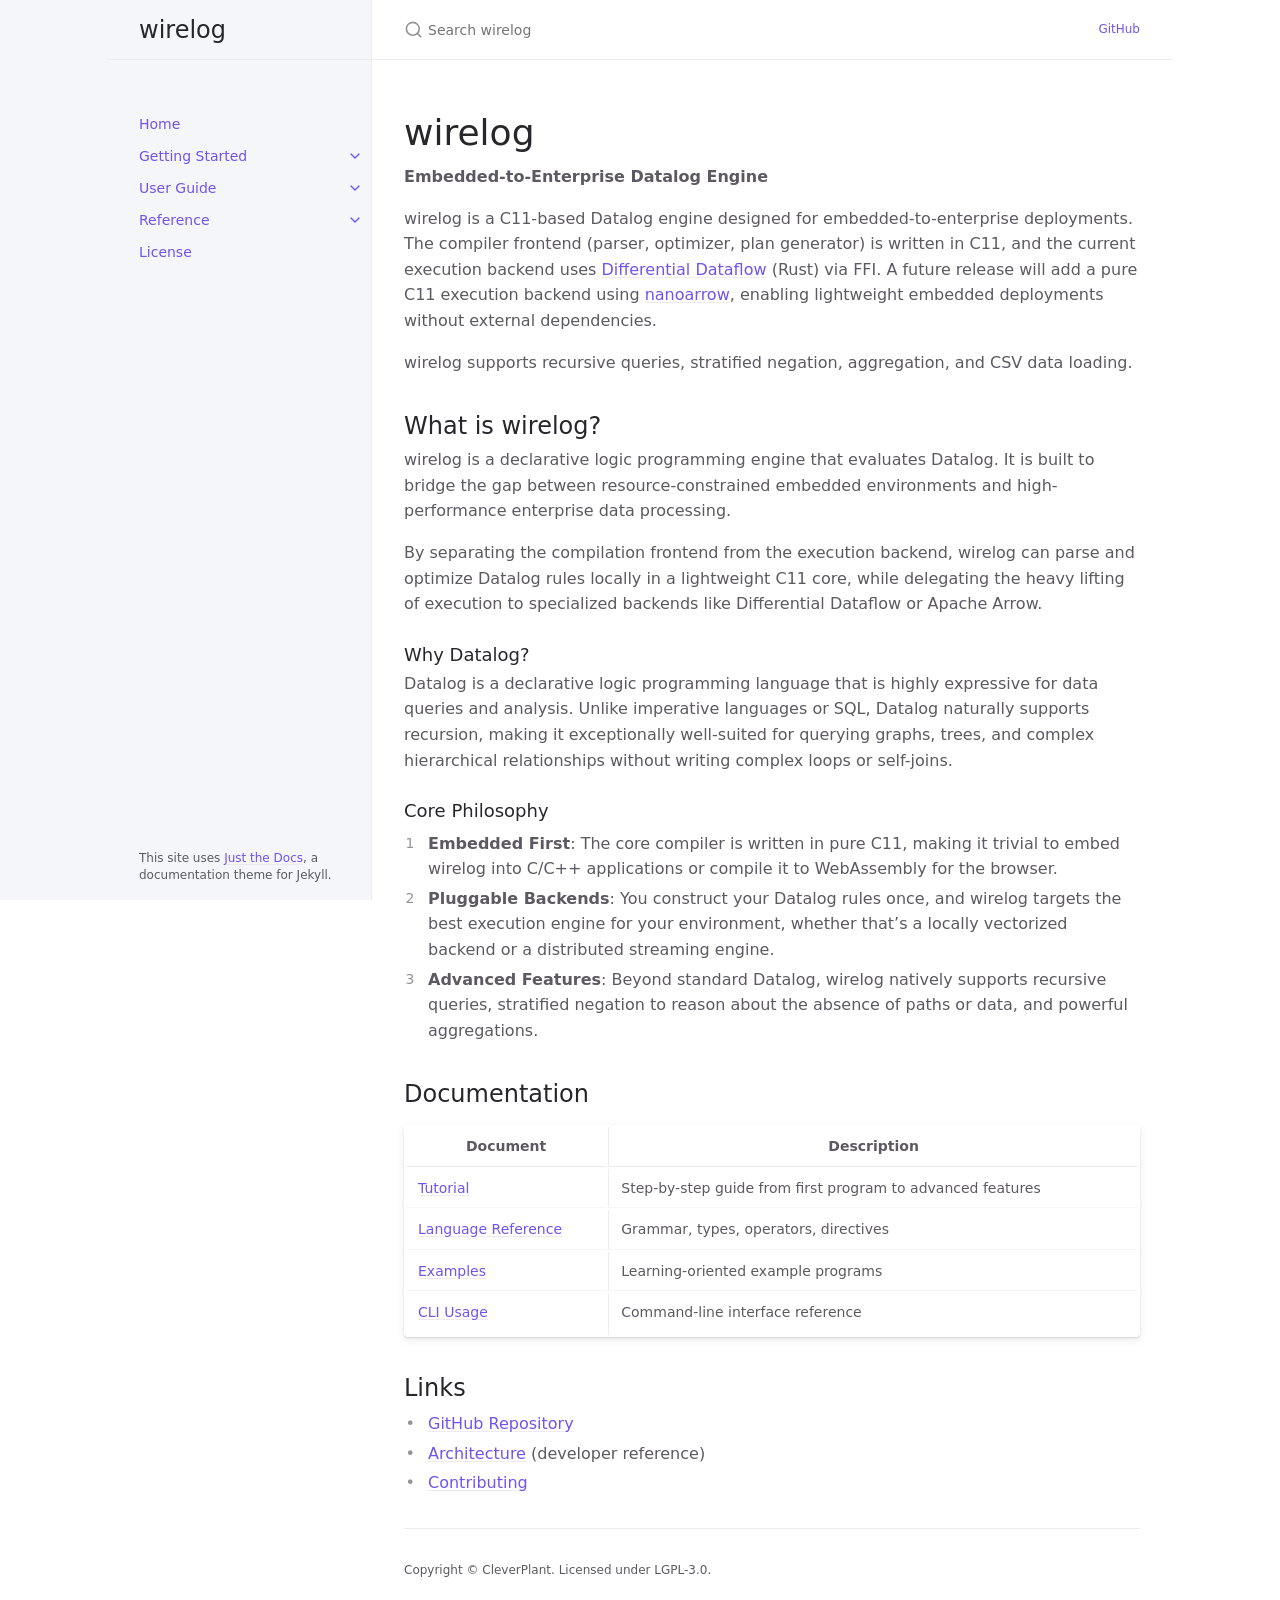
==== commit 24b66046: "chore: update wirelog docs from 2026-03-02 12:23:50" ====
--- a/wirelog/index.html
+++ b/wirelog/index.html
@@ -1,19 +1 @@
-<!DOCTYPE html> <html lang="en-US"> <head> <meta charset="UTF-8"> <meta http-equiv="X-UA-Compatible" content="IE=Edge"> <link rel="stylesheet" href="/wirelog/assets/css/just-the-docs-default.css"> <link rel="stylesheet" href="/wirelog/assets/css/just-the-docs-head-nav.css" id="jtd-head-nav-stylesheet"> <style id="jtd-nav-activation"> .site-nav > ul.nav-list:first-child > li:not(:nth-child(1)) > a, .site-nav > ul.nav-list:first-child > li > ul > li a { background-image: none; } .site-nav > ul.nav-list:not(:first-child) a, .site-nav li.external a { background-image: none; } .site-nav > ul.nav-list:first-child > li:nth-child(1) > a { font-weight: 600; text-decoration: none; }.site-nav > ul.nav-list:first-child > li:nth-child(1) > button svg { transform: rotate(-90deg); }.site-nav > ul.nav-list:first-child > li.nav-list-item:nth-child(1) > ul.nav-list { display: block; } </style> <script src="/wirelog/assets/js/vendor/lunr.min.js"></script> <script src="/wirelog/assets/js/just-the-docs.js"></script> <meta name="viewport" content="width=device-width, initial-scale=1"> <!-- Begin Jekyll SEO tag v2.8.0 --> <title>Home | wirelog</title> <meta name="generator" content="Jekyll v4.4.1" /> <meta property="og:title" content="Home" /> <meta property="og:locale" content="en_US" /> <meta name="description" content="Embedded-to-Enterprise Datalog Engine" /> <meta property="og:description" content="Embedded-to-Enterprise Datalog Engine" /> <link rel="canonical" href="https://justinjoy.github.io/wirelog/" /> <meta property="og:url" content="https://justinjoy.github.io/wirelog/" /> <meta property="og:site_name" content="wirelog" /> <meta property="og:type" content="website" /> <meta name="twitter:card" content="summary" /> <meta property="twitter:title" content="Home" /> <script type="application/ld+json"> {"@context":"https://schema.org","@type":"WebSite","description":"Embedded-to-Enterprise Datalog Engine","headline":"Home","name":"wirelog","url":"https://justinjoy.github.io/wirelog/"}</script> <!-- End Jekyll SEO tag --> </head> <body> <a class="skip-to-main" href="#main-content">Skip to main content</a> <svg xmlns="http://www.w3.org/2000/svg" class="d-none"> <symbol id="svg-link" viewBox="0 0 24 24"> <title>Link</title> <svg xmlns="http://www.w3.org/2000/svg" width="24" height="24" viewBox="0 0 24 24" fill="none" stroke="currentColor" stroke-width="2" stroke-linecap="round" stroke-linejoin="round" class="feather feather-link"> <path d="M10 13a5 5 0 0 0 7.54.54l3-3a5 5 0 0 0-7.07-7.07l-1.72 1.71"></path><path d="M14 11a5 5 0 0 0-7.54-.54l-3 3a5 5 0 0 0 7.07 7.07l1.71-1.71"></path> </svg> </symbol> <symbol id="svg-menu" viewBox="0 0 24 24"> <title>Menu</title> <svg xmlns="http://www.w3.org/2000/svg" width="24" height="24" viewBox="0 0 24 24" fill="none" stroke="currentColor" stroke-width="2" stroke-linecap="round" stroke-linejoin="round" class="feather feather-menu"> <line x1="3" y1="12" x2="21" y2="12"></line><line x1="3" y1="6" x2="21" y2="6"></line><line x1="3" y1="18" x2="21" y2="18"></line> </svg> </symbol> <symbol id="svg-arrow-right" viewBox="0 0 24 24"> <title>Expand</title> <svg xmlns="http://www.w3.org/2000/svg" width="24" height="24" viewBox="0 0 24 24" fill="none" stroke="currentColor" stroke-width="2" stroke-linecap="round" stroke-linejoin="round" class="feather feather-chevron-right"> <polyline points="9 18 15 12 9 6"></polyline> </svg> </symbol> <!-- Feather. MIT License: https://github.com/feathericons/feather/blob/master/LICENSE --> <symbol id="svg-external-link" width="24" height="24" viewBox="0 0 24 24" fill="none" stroke="currentColor" stroke-width="2" stroke-linecap="round" stroke-linejoin="round" class="feather feather-external-link"> <title id="svg-external-link-title">(external link)</title> <path d="M18 13v6a2 2 0 0 1-2 2H5a2 2 0 0 1-2-2V8a2 2 0 0 1 2-2h6"></path><polyline points="15 3 21 3 21 9"></polyline><line x1="10" y1="14" x2="21" y2="3"></line> </symbol> <symbol id="svg-doc" viewBox="0 0 24 24"> <title>Document</title> <svg xmlns="http://www.w3.org/2000/svg" width="24" height="24" viewBox="0 0 24 24" fill="none" stroke="currentColor" stroke-width="2" stroke-linecap="round" stroke-linejoin="round" class="feather feather-file"> <path d="M13 2H6a2 2 0 0 0-2 2v16a2 2 0 0 0 2 2h12a2 2 0 0 0 2-2V9z"></path><polyline points="13 2 13 9 20 9"></polyline> </svg> </symbol> <symbol id="svg-search" viewBox="0 0 24 24"> <title>Search</title> <svg xmlns="http://www.w3.org/2000/svg" width="24" height="24" viewBox="0 0 24 24" fill="none" stroke="currentColor" stroke-width="2" stroke-linecap="round" stroke-linejoin="round" class="feather feather-search"> <circle cx="11" cy="11" r="8"></circle><line x1="21" y1="21" x2="16.65" y2="16.65"></line> </svg> </symbol> <!-- Bootstrap Icons. MIT License: https://github.com/twbs/icons/blob/main/LICENSE.md --> <symbol id="svg-copy" viewBox="0 0 16 16"> <title>Copy</title> <svg xmlns="http://www.w3.org/2000/svg" width="16" height="16" fill="currentColor" class="bi bi-clipboard" viewBox="0 0 16 16"> <path d="M4 1.5H3a2 2 0 0 0-2 2V14a2 2 0 0 0 2 2h10a2 2 0 0 0 2-2V3.5a2 2 0 0 0-2-2h-1v1h1a1 1 0 0 1 1 1V14a1 1 0 0 1-1 1H3a1 1 0 0 1-1-1V3.5a1 1 0 0 1 1-1h1v-1z"/> <path d="M9.5 1a.5.5 0 0 1 .5.5v1a.5.5 0 0 1-.5.5h-3a.5.5 0 0 1-.5-.5v-1a.5.5 0 0 1 .5-.5h3zm-3-1A1.5 1.5 0 0 0 5 1.5v1A1.5 1.5 0 0 0 6.5 4h3A1.5 1.5 0 0 0 11 2.5v-1A1.5 1.5 0 0 0 9.5 0h-3z"/> </svg> </symbol> <symbol id="svg-copied" viewBox="0 0 16 16"> <title>Copied</title> <svg xmlns="http://www.w3.org/2000/svg" width="16" height="16" fill="currentColor" class="bi bi-clipboard-check-fill" viewBox="0 0 16 16"> <path d="M6.5 0A1.5 1.5 0 0 0 5 1.5v1A1.5 1.5 0 0 0 6.5 4h3A1.5 1.5 0 0 0 11 2.5v-1A1.5 1.5 0 0 0 9.5 0h-3Zm3 1a.5.5 0 0 1 .5.5v1a.5.5 0 0 1-.5.5h-3a.5.5 0 0 1-.5-.5v-1a.5.5 0 0 1 .5-.5h3Z"/> <path d="M4 1.5H3a2 2 0 0 0-2 2V14a2 2 0 0 0 2 2h10a2 2 0 0 0 2-2V3.5a2 2 0 0 0-2-2h-1v1A2.5 2.5 0 0 1 9.5 5h-3A2.5 2.5 0 0 1 4 2.5v-1Zm6.854 7.354-3 3a.5.5 0 0 1-.708 0l-1.5-1.5a.5.5 0 0 1 .708-.708L7.5 10.793l2.646-2.647a.5.5 0 0 1 .708.708Z"/> </svg> </symbol> </svg> <header class="side-bar"> <div class="site-header"> <a href="/wirelog/" class="site-title lh-tight"> wirelog </a> <button id="menu-button" class="site-button btn-reset" aria-label="Menu" aria-expanded="false"> <svg viewBox="0 0 24 24" class="icon" aria-hidden="true"><use xlink:href="#svg-menu"></use></svg> </button> </div> <nav aria-label="Main" id="site-nav" class="site-nav"> <ul class="nav-list"><li class="nav-list-item"><a href="/wirelog/" class="nav-list-link">Home</a></li><li class="nav-list-item"><a href="/wirelog/tutorial/" class="nav-list-link">Tutorial</a></li><li class="nav-list-item"><a href="/wirelog/reference/" class="nav-list-link">Language Reference</a></li><li class="nav-list-item"><a href="/wirelog/examples/" class="nav-list-link">Examples</a></li><li class="nav-list-item"><a href="/wirelog/cli/" class="nav-list-link">CLI Usage</a></li><li class="nav-list-item"><a href="/wirelog/license/" class="nav-list-link">License</a></li></ul> </nav> <div class="d-md-block d-none site-footer"> This site uses <a href="https://github.com/just-the-docs/just-the-docs">Just the Docs</a>, a documentation theme for Jekyll. </div> </header> <div class="main" id="top"> <div id="main-header" class="main-header"> <div class="search" role="search"> <div class="search-input-wrap"> <input type="text" id="search-input" class="search-input" tabindex="0" placeholder="Search wirelog" autocomplete="off"> <label for="search-input" class="search-label"> <span class="sr-only">Search wirelog</span> <svg viewBox="0 0 24 24" class="search-icon" aria-hidden="true"><use xlink:href="#svg-search"></use></svg> </label> </div> <div id="search-results" class="search-results"></div> </div> <nav aria-label="Auxiliary" class="aux-nav"> <ul class="aux-nav-list"> <li class="aux-nav-list-item"> <a href="https://github.com/justinjoy/wirelog" class="site-button" > GitHub </a> </li> </ul> </nav> </div> <div class="main-content-wrap"> <div id="main-content" class="main-content"> <main> <h1 id="wirelog"> <a href="#wirelog" class="anchor-heading" aria-labelledby="wirelog"><svg viewBox="0 0 16 16" aria-hidden="true"><use xlink:href="#svg-link"></use></svg></a> wirelog </h1> <p><strong>Embedded-to-Enterprise Datalog Engine</strong></p> <p>wirelog is a C11-based Datalog engine designed for embedded-to-enterprise deployments. The compiler frontend (parser, optimizer, plan generator) is written in C11, and the current execution backend uses <a href="https://github.com/TimelyDataflow/differential-dataflow">Differential Dataflow</a> (Rust) via FFI. A future release will add a pure C11 execution backend using <a href="https://github.com/apache/arrow-nanoarrow">nanoarrow</a>, enabling lightweight embedded deployments without external dependencies.</p> <p>wirelog supports recursive queries, stratified negation, aggregation, and CSV data loading.</p> <h2 id="quick-start"> <a href="#quick-start" class="anchor-heading" aria-labelledby="quick-start"><svg viewBox="0 0 16 16" aria-hidden="true"><use xlink:href="#svg-link"></use></svg></a> Quick Start </h2> <div class="language-bash highlighter-rouge"><div class="highlight"><pre class="highlight"><code><span class="c"># Build (requires Meson + C11 compiler + Rust toolchain)</span>
-meson setup builddir <span class="nt">-Ddd</span><span class="o">=</span><span class="nb">true
-</span>meson compile <span class="nt">-C</span> builddir
-
-<span class="c"># Run a program</span>
-./builddir/wirelog-cli program.dl
-</code></pre></div></div> <p><strong>Hello World</strong> – transitive closure:</p> <div class="language-plaintext highlighter-rouge"><div class="highlight"><pre class="highlight"><code>.decl edge(x: int32, y: int32)
-.decl tc(x: int32, y: int32)
-edge(1, 2). edge(2, 3). edge(3, 4).
-tc(x, y) :- edge(x, y).
-tc(x, z) :- tc(x, y), edge(y, z).
-</code></pre></div></div> <div class="language-plaintext highlighter-rouge"><div class="highlight"><pre class="highlight"><code>$ wirelog-cli tc.dl
-tc(1, 2)
-tc(1, 3)
-tc(1, 4)
-tc(2, 3)
-tc(2, 4)
-tc(3, 4)
-</code></pre></div></div> <h2 id="documentation"> <a href="#documentation" class="anchor-heading" aria-labelledby="documentation"><svg viewBox="0 0 16 16" aria-hidden="true"><use xlink:href="#svg-link"></use></svg></a> Documentation </h2> <div class="table-wrapper"><table> <thead> <tr> <th>Document</th> <th>Description</th> </tr> </thead> <tbody> <tr> <td><a href="tutorial">Tutorial</a></td> <td>Step-by-step guide from first program to advanced features</td> </tr> <tr> <td><a href="reference">Language Reference</a></td> <td>Grammar, types, operators, directives</td> </tr> <tr> <td><a href="examples">Examples</a></td> <td>Learning-oriented example programs</td> </tr> <tr> <td><a href="cli">CLI Usage</a></td> <td>Command-line interface reference</td> </tr> </tbody> </table></div> <h2 id="links"> <a href="#links" class="anchor-heading" aria-labelledby="links"><svg viewBox="0 0 16 16" aria-hidden="true"><use xlink:href="#svg-link"></use></svg></a> Links </h2> <ul> <li><a href="https://github.com/justinjoy/wirelog">GitHub Repository</a></li> <li><a href="https://github.com/justinjoy/wirelog/blob/main/ARCHITECTURE.md">Architecture</a> (developer reference)</li> <li><a href="https://github.com/justinjoy/wirelog/blob/main/CONTRIBUTING.md">Contributing</a></li> </ul> </main> <hr> <footer> <p class="text-small mb-0">Copyright &copy; CleverPlant. Licensed under LGPL-3.0.</p> <div class="d-md-none mt-4 fs-2"> This site uses <a href="https://github.com/just-the-docs/just-the-docs">Just the Docs</a>, a documentation theme for Jekyll. </div> </footer> </div> </div> <div class="search-overlay"></div> </div> </body> </html>
+<!DOCTYPE html> <html lang="en-US"> <head> <meta charset="UTF-8"> <meta http-equiv="X-UA-Compatible" content="IE=Edge"> <link rel="stylesheet" href="/wirelog/assets/css/just-the-docs-default.css"> <link rel="stylesheet" href="/wirelog/assets/css/just-the-docs-head-nav.css" id="jtd-head-nav-stylesheet"> <style id="jtd-nav-activation"> .site-nav > ul.nav-list:first-child > li:not(:nth-child(1)) > a, .site-nav > ul.nav-list:first-child > li > ul > li a { background-image: none; } .site-nav > ul.nav-list:not(:first-child) a, .site-nav li.external a { background-image: none; } .site-nav > ul.nav-list:first-child > li:nth-child(1) > a { font-weight: 600; text-decoration: none; }.site-nav > ul.nav-list:first-child > li:nth-child(1) > button svg { transform: rotate(-90deg); }.site-nav > ul.nav-list:first-child > li.nav-list-item:nth-child(1) > ul.nav-list { display: block; } </style> <script src="/wirelog/assets/js/vendor/lunr.min.js"></script> <script src="/wirelog/assets/js/just-the-docs.js"></script> <meta name="viewport" content="width=device-width, initial-scale=1"> <!-- Begin Jekyll SEO tag v2.8.0 --> <title>Home | wirelog</title> <meta name="generator" content="Jekyll v4.4.1" /> <meta property="og:title" content="Home" /> <meta property="og:locale" content="en_US" /> <meta name="description" content="Embedded-to-Enterprise Datalog Engine" /> <meta property="og:description" content="Embedded-to-Enterprise Datalog Engine" /> <link rel="canonical" href="https://justinjoy.github.io/wirelog/" /> <meta property="og:url" content="https://justinjoy.github.io/wirelog/" /> <meta property="og:site_name" content="wirelog" /> <meta property="og:type" content="website" /> <meta name="twitter:card" content="summary" /> <meta property="twitter:title" content="Home" /> <script type="application/ld+json"> {"@context":"https://schema.org","@type":"WebSite","description":"Embedded-to-Enterprise Datalog Engine","headline":"Home","name":"wirelog","url":"https://justinjoy.github.io/wirelog/"}</script> <!-- End Jekyll SEO tag --> </head> <body> <a class="skip-to-main" href="#main-content">Skip to main content</a> <svg xmlns="http://www.w3.org/2000/svg" class="d-none"> <symbol id="svg-link" viewBox="0 0 24 24"> <title>Link</title> <svg xmlns="http://www.w3.org/2000/svg" width="24" height="24" viewBox="0 0 24 24" fill="none" stroke="currentColor" stroke-width="2" stroke-linecap="round" stroke-linejoin="round" class="feather feather-link"> <path d="M10 13a5 5 0 0 0 7.54.54l3-3a5 5 0 0 0-7.07-7.07l-1.72 1.71"></path><path d="M14 11a5 5 0 0 0-7.54-.54l-3 3a5 5 0 0 0 7.07 7.07l1.71-1.71"></path> </svg> </symbol> <symbol id="svg-menu" viewBox="0 0 24 24"> <title>Menu</title> <svg xmlns="http://www.w3.org/2000/svg" width="24" height="24" viewBox="0 0 24 24" fill="none" stroke="currentColor" stroke-width="2" stroke-linecap="round" stroke-linejoin="round" class="feather feather-menu"> <line x1="3" y1="12" x2="21" y2="12"></line><line x1="3" y1="6" x2="21" y2="6"></line><line x1="3" y1="18" x2="21" y2="18"></line> </svg> </symbol> <symbol id="svg-arrow-right" viewBox="0 0 24 24"> <title>Expand</title> <svg xmlns="http://www.w3.org/2000/svg" width="24" height="24" viewBox="0 0 24 24" fill="none" stroke="currentColor" stroke-width="2" stroke-linecap="round" stroke-linejoin="round" class="feather feather-chevron-right"> <polyline points="9 18 15 12 9 6"></polyline> </svg> </symbol> <!-- Feather. MIT License: https://github.com/feathericons/feather/blob/master/LICENSE --> <symbol id="svg-external-link" width="24" height="24" viewBox="0 0 24 24" fill="none" stroke="currentColor" stroke-width="2" stroke-linecap="round" stroke-linejoin="round" class="feather feather-external-link"> <title id="svg-external-link-title">(external link)</title> <path d="M18 13v6a2 2 0 0 1-2 2H5a2 2 0 0 1-2-2V8a2 2 0 0 1 2-2h6"></path><polyline points="15 3 21 3 21 9"></polyline><line x1="10" y1="14" x2="21" y2="3"></line> </symbol> <symbol id="svg-doc" viewBox="0 0 24 24"> <title>Document</title> <svg xmlns="http://www.w3.org/2000/svg" width="24" height="24" viewBox="0 0 24 24" fill="none" stroke="currentColor" stroke-width="2" stroke-linecap="round" stroke-linejoin="round" class="feather feather-file"> <path d="M13 2H6a2 2 0 0 0-2 2v16a2 2 0 0 0 2 2h12a2 2 0 0 0 2-2V9z"></path><polyline points="13 2 13 9 20 9"></polyline> </svg> </symbol> <symbol id="svg-search" viewBox="0 0 24 24"> <title>Search</title> <svg xmlns="http://www.w3.org/2000/svg" width="24" height="24" viewBox="0 0 24 24" fill="none" stroke="currentColor" stroke-width="2" stroke-linecap="round" stroke-linejoin="round" class="feather feather-search"> <circle cx="11" cy="11" r="8"></circle><line x1="21" y1="21" x2="16.65" y2="16.65"></line> </svg> </symbol> <!-- Bootstrap Icons. MIT License: https://github.com/twbs/icons/blob/main/LICENSE.md --> <symbol id="svg-copy" viewBox="0 0 16 16"> <title>Copy</title> <svg xmlns="http://www.w3.org/2000/svg" width="16" height="16" fill="currentColor" class="bi bi-clipboard" viewBox="0 0 16 16"> <path d="M4 1.5H3a2 2 0 0 0-2 2V14a2 2 0 0 0 2 2h10a2 2 0 0 0 2-2V3.5a2 2 0 0 0-2-2h-1v1h1a1 1 0 0 1 1 1V14a1 1 0 0 1-1 1H3a1 1 0 0 1-1-1V3.5a1 1 0 0 1 1-1h1v-1z"/> <path d="M9.5 1a.5.5 0 0 1 .5.5v1a.5.5 0 0 1-.5.5h-3a.5.5 0 0 1-.5-.5v-1a.5.5 0 0 1 .5-.5h3zm-3-1A1.5 1.5 0 0 0 5 1.5v1A1.5 1.5 0 0 0 6.5 4h3A1.5 1.5 0 0 0 11 2.5v-1A1.5 1.5 0 0 0 9.5 0h-3z"/> </svg> </symbol> <symbol id="svg-copied" viewBox="0 0 16 16"> <title>Copied</title> <svg xmlns="http://www.w3.org/2000/svg" width="16" height="16" fill="currentColor" class="bi bi-clipboard-check-fill" viewBox="0 0 16 16"> <path d="M6.5 0A1.5 1.5 0 0 0 5 1.5v1A1.5 1.5 0 0 0 6.5 4h3A1.5 1.5 0 0 0 11 2.5v-1A1.5 1.5 0 0 0 9.5 0h-3Zm3 1a.5.5 0 0 1 .5.5v1a.5.5 0 0 1-.5.5h-3a.5.5 0 0 1-.5-.5v-1a.5.5 0 0 1 .5-.5h3Z"/> <path d="M4 1.5H3a2 2 0 0 0-2 2V14a2 2 0 0 0 2 2h10a2 2 0 0 0 2-2V3.5a2 2 0 0 0-2-2h-1v1A2.5 2.5 0 0 1 9.5 5h-3A2.5 2.5 0 0 1 4 2.5v-1Zm6.854 7.354-3 3a.5.5 0 0 1-.708 0l-1.5-1.5a.5.5 0 0 1 .708-.708L7.5 10.793l2.646-2.647a.5.5 0 0 1 .708.708Z"/> </svg> </symbol> </svg> <header class="side-bar"> <div class="site-header"> <a href="/wirelog/" class="site-title lh-tight"> wirelog </a> <button id="menu-button" class="site-button btn-reset" aria-label="Menu" aria-expanded="false"> <svg viewBox="0 0 24 24" class="icon" aria-hidden="true"><use xlink:href="#svg-menu"></use></svg> </button> </div> <nav aria-label="Main" id="site-nav" class="site-nav"> <ul class="nav-list"><li class="nav-list-item"><a href="/wirelog/" class="nav-list-link">Home</a></li><li class="nav-list-item"><button class="nav-list-expander btn-reset" aria-label="Getting Started submenu" aria-expanded="false"> <svg viewBox="0 0 24 24" aria-hidden="true"><use xlink:href="#svg-arrow-right"></use></svg> </button><a href="/wirelog/getting-started/" class="nav-list-link">Getting Started</a><ul class="nav-list"><li class="nav-list-item"><a href="/wirelog/getting-started/install/" class="nav-list-link">Installation</a></li><li class="nav-list-item"><a href="/wirelog/getting-started/tutorial/" class="nav-list-link">Tutorial</a></li></ul></li><li class="nav-list-item"><button class="nav-list-expander btn-reset" aria-label="User Guide submenu" aria-expanded="false"> <svg viewBox="0 0 24 24" aria-hidden="true"><use xlink:href="#svg-arrow-right"></use></svg> </button><a href="/wirelog/user-guide/" class="nav-list-link">User Guide</a><ul class="nav-list"><li class="nav-list-item"><a href="/wirelog/user-guide/examples/" class="nav-list-link">Examples</a></li><li class="nav-list-item"><a href="/wirelog/user-guide/cli/" class="nav-list-link">CLI Usage</a></li></ul></li><li class="nav-list-item"><button class="nav-list-expander btn-reset" aria-label="Reference submenu" aria-expanded="false"> <svg viewBox="0 0 24 24" aria-hidden="true"><use xlink:href="#svg-arrow-right"></use></svg> </button><a href="/wirelog/reference/" class="nav-list-link">Reference</a><ul class="nav-list"><li class="nav-list-item"><a href="/wirelog/reference/language/" class="nav-list-link">Language Reference</a></li></ul></li><li class="nav-list-item"><a href="/wirelog/license/" class="nav-list-link">License</a></li></ul> </nav> <div class="d-md-block d-none site-footer"> This site uses <a href="https://github.com/just-the-docs/just-the-docs">Just the Docs</a>, a documentation theme for Jekyll. </div> </header> <div class="main" id="top"> <div id="main-header" class="main-header"> <div class="search" role="search"> <div class="search-input-wrap"> <input type="text" id="search-input" class="search-input" tabindex="0" placeholder="Search wirelog" autocomplete="off"> <label for="search-input" class="search-label"> <span class="sr-only">Search wirelog</span> <svg viewBox="0 0 24 24" class="search-icon" aria-hidden="true"><use xlink:href="#svg-search"></use></svg> </label> </div> <div id="search-results" class="search-results"></div> </div> <nav aria-label="Auxiliary" class="aux-nav"> <ul class="aux-nav-list"> <li class="aux-nav-list-item"> <a href="https://github.com/justinjoy/wirelog" class="site-button" > GitHub </a> </li> </ul> </nav> </div> <div class="main-content-wrap"> <div id="main-content" class="main-content"> <main> <h1 id="wirelog"> <a href="#wirelog" class="anchor-heading" aria-labelledby="wirelog"><svg viewBox="0 0 16 16" aria-hidden="true"><use xlink:href="#svg-link"></use></svg></a> wirelog </h1> <p><strong>Embedded-to-Enterprise Datalog Engine</strong></p> <p>wirelog is a C11-based Datalog engine designed for embedded-to-enterprise deployments. The compiler frontend (parser, optimizer, plan generator) is written in C11, and the current execution backend uses <a href="https://github.com/TimelyDataflow/differential-dataflow">Differential Dataflow</a> (Rust) via FFI. A future release will add a pure C11 execution backend using <a href="https://github.com/apache/arrow-nanoarrow">nanoarrow</a>, enabling lightweight embedded deployments without external dependencies.</p> <p>wirelog supports recursive queries, stratified negation, aggregation, and CSV data loading.</p> <h2 id="what-is-wirelog"> <a href="#what-is-wirelog" class="anchor-heading" aria-labelledby="what-is-wirelog"><svg viewBox="0 0 16 16" aria-hidden="true"><use xlink:href="#svg-link"></use></svg></a> What is wirelog? </h2> <p>wirelog is a declarative logic programming engine that evaluates Datalog. It is built to bridge the gap between resource-constrained embedded environments and high-performance enterprise data processing.</p> <p>By separating the compilation frontend from the execution backend, wirelog can parse and optimize Datalog rules locally in a lightweight C11 core, while delegating the heavy lifting of execution to specialized backends like Differential Dataflow or Apache Arrow.</p> <h3 id="why-datalog"> <a href="#why-datalog" class="anchor-heading" aria-labelledby="why-datalog"><svg viewBox="0 0 16 16" aria-hidden="true"><use xlink:href="#svg-link"></use></svg></a> Why Datalog? </h3> <p>Datalog is a declarative logic programming language that is highly expressive for data queries and analysis. Unlike imperative languages or SQL, Datalog naturally supports recursion, making it exceptionally well-suited for querying graphs, trees, and complex hierarchical relationships without writing complex loops or self-joins.</p> <h3 id="core-philosophy"> <a href="#core-philosophy" class="anchor-heading" aria-labelledby="core-philosophy"><svg viewBox="0 0 16 16" aria-hidden="true"><use xlink:href="#svg-link"></use></svg></a> Core Philosophy </h3> <ol> <li><strong>Embedded First</strong>: The core compiler is written in pure C11, making it trivial to embed wirelog into C/C++ applications or compile it to WebAssembly for the browser.</li> <li><strong>Pluggable Backends</strong>: You construct your Datalog rules once, and wirelog targets the best execution engine for your environment, whether that’s a locally vectorized backend or a distributed streaming engine.</li> <li><strong>Advanced Features</strong>: Beyond standard Datalog, wirelog natively supports recursive queries, stratified negation to reason about the absence of paths or data, and powerful aggregations.</li> </ol> <h2 id="documentation"> <a href="#documentation" class="anchor-heading" aria-labelledby="documentation"><svg viewBox="0 0 16 16" aria-hidden="true"><use xlink:href="#svg-link"></use></svg></a> Documentation </h2> <div class="table-wrapper"><table> <thead> <tr> <th>Document</th> <th>Description</th> </tr> </thead> <tbody> <tr> <td><a href="getting-started/tutorial">Tutorial</a></td> <td>Step-by-step guide from first program to advanced features</td> </tr> <tr> <td><a href="reference/language">Language Reference</a></td> <td>Grammar, types, operators, directives</td> </tr> <tr> <td><a href="user-guide/examples">Examples</a></td> <td>Learning-oriented example programs</td> </tr> <tr> <td><a href="user-guide/cli">CLI Usage</a></td> <td>Command-line interface reference</td> </tr> </tbody> </table></div> <h2 id="links"> <a href="#links" class="anchor-heading" aria-labelledby="links"><svg viewBox="0 0 16 16" aria-hidden="true"><use xlink:href="#svg-link"></use></svg></a> Links </h2> <ul> <li><a href="https://github.com/justinjoy/wirelog">GitHub Repository</a></li> <li><a href="https://github.com/justinjoy/wirelog/blob/main/ARCHITECTURE.md">Architecture</a> (developer reference)</li> <li><a href="https://github.com/justinjoy/wirelog/blob/main/CONTRIBUTING.md">Contributing</a></li> </ul> </main> <hr> <footer> <p class="text-small mb-0">Copyright &copy; CleverPlant. Licensed under LGPL-3.0.</p> <div class="d-md-none mt-4 fs-2"> This site uses <a href="https://github.com/just-the-docs/just-the-docs">Just the Docs</a>, a documentation theme for Jekyll. </div> </footer> </div> </div> <div class="search-overlay"></div> </div> </body> </html>
--- a/wirelog/assets/css/just-the-docs-head-nav.css
+++ b/wirelog/assets/css/just-the-docs-head-nav.css
@@ -1 +1 @@
-<!DOCTYPE html> <html lang="en-US"> <head> <meta charset="UTF-8"> <meta http-equiv="X-UA-Compatible" content="IE=Edge"> <link rel="stylesheet" href="/wirelog/assets/css/just-the-docs-default.css"> <link rel="stylesheet" href="/wirelog/assets/css/just-the-docs-head-nav.css" id="jtd-head-nav-stylesheet"> <style id="jtd-nav-activation"> .site-nav ul li a { background-image: none; } </style> <script src="/wirelog/assets/js/vendor/lunr.min.js"></script> <script src="/wirelog/assets/js/just-the-docs.js"></script> <meta name="viewport" content="width=device-width, initial-scale=1"> <!-- Begin Jekyll SEO tag v2.8.0 --> <title>wirelog | Embedded-to-Enterprise Datalog Engine</title> <meta name="generator" content="Jekyll v4.4.1" /> <meta property="og:title" content="wirelog" /> <meta property="og:locale" content="en_US" /> <meta name="description" content="Embedded-to-Enterprise Datalog Engine" /> <meta property="og:description" content="Embedded-to-Enterprise Datalog Engine" /> <link rel="canonical" href="https://justinjoy.github.io/wirelog/assets/css/just-the-docs-head-nav.css" /> <meta property="og:url" content="https://justinjoy.github.io/wirelog/assets/css/just-the-docs-head-nav.css" /> <meta property="og:site_name" content="wirelog" /> <meta property="og:type" content="website" /> <meta name="twitter:card" content="summary" /> <meta property="twitter:title" content="wirelog" /> <script type="application/ld+json"> {"@context":"https://schema.org","@type":"WebPage","description":"Embedded-to-Enterprise Datalog Engine","headline":"wirelog","url":"https://justinjoy.github.io/wirelog/assets/css/just-the-docs-head-nav.css"}</script> <!-- End Jekyll SEO tag --> </head> <body> <a class="skip-to-main" href="#main-content">Skip to main content</a> <svg xmlns="http://www.w3.org/2000/svg" class="d-none"> <symbol id="svg-link" viewBox="0 0 24 24"> <title>Link</title> <svg xmlns="http://www.w3.org/2000/svg" width="24" height="24" viewBox="0 0 24 24" fill="none" stroke="currentColor" stroke-width="2" stroke-linecap="round" stroke-linejoin="round" class="feather feather-link"> <path d="M10 13a5 5 0 0 0 7.54.54l3-3a5 5 0 0 0-7.07-7.07l-1.72 1.71"></path><path d="M14 11a5 5 0 0 0-7.54-.54l-3 3a5 5 0 0 0 7.07 7.07l1.71-1.71"></path> </svg> </symbol> <symbol id="svg-menu" viewBox="0 0 24 24"> <title>Menu</title> <svg xmlns="http://www.w3.org/2000/svg" width="24" height="24" viewBox="0 0 24 24" fill="none" stroke="currentColor" stroke-width="2" stroke-linecap="round" stroke-linejoin="round" class="feather feather-menu"> <line x1="3" y1="12" x2="21" y2="12"></line><line x1="3" y1="6" x2="21" y2="6"></line><line x1="3" y1="18" x2="21" y2="18"></line> </svg> </symbol> <symbol id="svg-arrow-right" viewBox="0 0 24 24"> <title>Expand</title> <svg xmlns="http://www.w3.org/2000/svg" width="24" height="24" viewBox="0 0 24 24" fill="none" stroke="currentColor" stroke-width="2" stroke-linecap="round" stroke-linejoin="round" class="feather feather-chevron-right"> <polyline points="9 18 15 12 9 6"></polyline> </svg> </symbol> <!-- Feather. MIT License: https://github.com/feathericons/feather/blob/master/LICENSE --> <symbol id="svg-external-link" width="24" height="24" viewBox="0 0 24 24" fill="none" stroke="currentColor" stroke-width="2" stroke-linecap="round" stroke-linejoin="round" class="feather feather-external-link"> <title id="svg-external-link-title">(external link)</title> <path d="M18 13v6a2 2 0 0 1-2 2H5a2 2 0 0 1-2-2V8a2 2 0 0 1 2-2h6"></path><polyline points="15 3 21 3 21 9"></polyline><line x1="10" y1="14" x2="21" y2="3"></line> </symbol> <symbol id="svg-doc" viewBox="0 0 24 24"> <title>Document</title> <svg xmlns="http://www.w3.org/2000/svg" width="24" height="24" viewBox="0 0 24 24" fill="none" stroke="currentColor" stroke-width="2" stroke-linecap="round" stroke-linejoin="round" class="feather feather-file"> <path d="M13 2H6a2 2 0 0 0-2 2v16a2 2 0 0 0 2 2h12a2 2 0 0 0 2-2V9z"></path><polyline points="13 2 13 9 20 9"></polyline> </svg> </symbol> <symbol id="svg-search" viewBox="0 0 24 24"> <title>Search</title> <svg xmlns="http://www.w3.org/2000/svg" width="24" height="24" viewBox="0 0 24 24" fill="none" stroke="currentColor" stroke-width="2" stroke-linecap="round" stroke-linejoin="round" class="feather feather-search"> <circle cx="11" cy="11" r="8"></circle><line x1="21" y1="21" x2="16.65" y2="16.65"></line> </svg> </symbol> <!-- Bootstrap Icons. MIT License: https://github.com/twbs/icons/blob/main/LICENSE.md --> <symbol id="svg-copy" viewBox="0 0 16 16"> <title>Copy</title> <svg xmlns="http://www.w3.org/2000/svg" width="16" height="16" fill="currentColor" class="bi bi-clipboard" viewBox="0 0 16 16"> <path d="M4 1.5H3a2 2 0 0 0-2 2V14a2 2 0 0 0 2 2h10a2 2 0 0 0 2-2V3.5a2 2 0 0 0-2-2h-1v1h1a1 1 0 0 1 1 1V14a1 1 0 0 1-1 1H3a1 1 0 0 1-1-1V3.5a1 1 0 0 1 1-1h1v-1z"/> <path d="M9.5 1a.5.5 0 0 1 .5.5v1a.5.5 0 0 1-.5.5h-3a.5.5 0 0 1-.5-.5v-1a.5.5 0 0 1 .5-.5h3zm-3-1A1.5 1.5 0 0 0 5 1.5v1A1.5 1.5 0 0 0 6.5 4h3A1.5 1.5 0 0 0 11 2.5v-1A1.5 1.5 0 0 0 9.5 0h-3z"/> </svg> </symbol> <symbol id="svg-copied" viewBox="0 0 16 16"> <title>Copied</title> <svg xmlns="http://www.w3.org/2000/svg" width="16" height="16" fill="currentColor" class="bi bi-clipboard-check-fill" viewBox="0 0 16 16"> <path d="M6.5 0A1.5 1.5 0 0 0 5 1.5v1A1.5 1.5 0 0 0 6.5 4h3A1.5 1.5 0 0 0 11 2.5v-1A1.5 1.5 0 0 0 9.5 0h-3Zm3 1a.5.5 0 0 1 .5.5v1a.5.5 0 0 1-.5.5h-3a.5.5 0 0 1-.5-.5v-1a.5.5 0 0 1 .5-.5h3Z"/> <path d="M4 1.5H3a2 2 0 0 0-2 2V14a2 2 0 0 0 2 2h10a2 2 0 0 0 2-2V3.5a2 2 0 0 0-2-2h-1v1A2.5 2.5 0 0 1 9.5 5h-3A2.5 2.5 0 0 1 4 2.5v-1Zm6.854 7.354-3 3a.5.5 0 0 1-.708 0l-1.5-1.5a.5.5 0 0 1 .708-.708L7.5 10.793l2.646-2.647a.5.5 0 0 1 .708.708Z"/> </svg> </symbol> </svg> <header class="side-bar"> <div class="site-header"> <a href="/wirelog/" class="site-title lh-tight"> wirelog </a> <button id="menu-button" class="site-button btn-reset" aria-label="Menu" aria-expanded="false"> <svg viewBox="0 0 24 24" class="icon" aria-hidden="true"><use xlink:href="#svg-menu"></use></svg> </button> </div> <nav aria-label="Main" id="site-nav" class="site-nav"> <ul class="nav-list"><li class="nav-list-item"><a href="/wirelog/" class="nav-list-link">Home</a></li><li class="nav-list-item"><a href="/wirelog/tutorial/" class="nav-list-link">Tutorial</a></li><li class="nav-list-item"><a href="/wirelog/reference/" class="nav-list-link">Language Reference</a></li><li class="nav-list-item"><a href="/wirelog/examples/" class="nav-list-link">Examples</a></li><li class="nav-list-item"><a href="/wirelog/cli/" class="nav-list-link">CLI Usage</a></li><li class="nav-list-item"><a href="/wirelog/license/" class="nav-list-link">License</a></li></ul> </nav> <div class="d-md-block d-none site-footer"> This site uses <a href="https://github.com/just-the-docs/just-the-docs">Just the Docs</a>, a documentation theme for Jekyll. </div> </header> <div class="main" id="top"> <div id="main-header" class="main-header"> <div class="search" role="search"> <div class="search-input-wrap"> <input type="text" id="search-input" class="search-input" tabindex="0" placeholder="Search wirelog" autocomplete="off"> <label for="search-input" class="search-label"> <span class="sr-only">Search wirelog</span> <svg viewBox="0 0 24 24" class="search-icon" aria-hidden="true"><use xlink:href="#svg-search"></use></svg> </label> </div> <div id="search-results" class="search-results"></div> </div> <nav aria-label="Auxiliary" class="aux-nav"> <ul class="aux-nav-list"> <li class="aux-nav-list-item"> <a href="https://github.com/justinjoy/wirelog" class="site-button" > GitHub </a> </li> </ul> </nav> </div> <div class="main-content-wrap"> <div id="main-content" class="main-content"> <main> <h.site-nav ul li a { background-image: linear-gradient(-90deg, rgb(234.8, 236.82, 244.9) 0%, rgba(234.8, 236.82, 244.9, 0.8) 80%, rgba(234.8, 236.82, 244.9, 0) 100%); } </main> <hr> <footer> <p class="text-small mb-0">Copyright &copy; CleverPlant. Licensed under LGPL-3.0.</p> <div class="d-md-none mt-4 fs-2"> This site uses <a href="https://github.com/just-the-docs/just-the-docs">Just the Docs</a>, a documentation theme for Jekyll. </div> </footer> </div> </div> <div class="search-overlay"></div> </div> </body> </html>
+<!DOCTYPE html> <html lang="en-US"> <head> <meta charset="UTF-8"> <meta http-equiv="X-UA-Compatible" content="IE=Edge"> <link rel="stylesheet" href="/wirelog/assets/css/just-the-docs-default.css"> <link rel="stylesheet" href="/wirelog/assets/css/just-the-docs-head-nav.css" id="jtd-head-nav-stylesheet"> <style id="jtd-nav-activation"> .site-nav ul li a { background-image: none; } </style> <script src="/wirelog/assets/js/vendor/lunr.min.js"></script> <script src="/wirelog/assets/js/just-the-docs.js"></script> <meta name="viewport" content="width=device-width, initial-scale=1"> <!-- Begin Jekyll SEO tag v2.8.0 --> <title>wirelog | Embedded-to-Enterprise Datalog Engine</title> <meta name="generator" content="Jekyll v4.4.1" /> <meta property="og:title" content="wirelog" /> <meta property="og:locale" content="en_US" /> <meta name="description" content="Embedded-to-Enterprise Datalog Engine" /> <meta property="og:description" content="Embedded-to-Enterprise Datalog Engine" /> <link rel="canonical" href="https://justinjoy.github.io/wirelog/assets/css/just-the-docs-head-nav.css" /> <meta property="og:url" content="https://justinjoy.github.io/wirelog/assets/css/just-the-docs-head-nav.css" /> <meta property="og:site_name" content="wirelog" /> <meta property="og:type" content="website" /> <meta name="twitter:card" content="summary" /> <meta property="twitter:title" content="wirelog" /> <script type="application/ld+json"> {"@context":"https://schema.org","@type":"WebPage","description":"Embedded-to-Enterprise Datalog Engine","headline":"wirelog","url":"https://justinjoy.github.io/wirelog/assets/css/just-the-docs-head-nav.css"}</script> <!-- End Jekyll SEO tag --> </head> <body> <a class="skip-to-main" href="#main-content">Skip to main content</a> <svg xmlns="http://www.w3.org/2000/svg" class="d-none"> <symbol id="svg-link" viewBox="0 0 24 24"> <title>Link</title> <svg xmlns="http://www.w3.org/2000/svg" width="24" height="24" viewBox="0 0 24 24" fill="none" stroke="currentColor" stroke-width="2" stroke-linecap="round" stroke-linejoin="round" class="feather feather-link"> <path d="M10 13a5 5 0 0 0 7.54.54l3-3a5 5 0 0 0-7.07-7.07l-1.72 1.71"></path><path d="M14 11a5 5 0 0 0-7.54-.54l-3 3a5 5 0 0 0 7.07 7.07l1.71-1.71"></path> </svg> </symbol> <symbol id="svg-menu" viewBox="0 0 24 24"> <title>Menu</title> <svg xmlns="http://www.w3.org/2000/svg" width="24" height="24" viewBox="0 0 24 24" fill="none" stroke="currentColor" stroke-width="2" stroke-linecap="round" stroke-linejoin="round" class="feather feather-menu"> <line x1="3" y1="12" x2="21" y2="12"></line><line x1="3" y1="6" x2="21" y2="6"></line><line x1="3" y1="18" x2="21" y2="18"></line> </svg> </symbol> <symbol id="svg-arrow-right" viewBox="0 0 24 24"> <title>Expand</title> <svg xmlns="http://www.w3.org/2000/svg" width="24" height="24" viewBox="0 0 24 24" fill="none" stroke="currentColor" stroke-width="2" stroke-linecap="round" stroke-linejoin="round" class="feather feather-chevron-right"> <polyline points="9 18 15 12 9 6"></polyline> </svg> </symbol> <!-- Feather. MIT License: https://github.com/feathericons/feather/blob/master/LICENSE --> <symbol id="svg-external-link" width="24" height="24" viewBox="0 0 24 24" fill="none" stroke="currentColor" stroke-width="2" stroke-linecap="round" stroke-linejoin="round" class="feather feather-external-link"> <title id="svg-external-link-title">(external link)</title> <path d="M18 13v6a2 2 0 0 1-2 2H5a2 2 0 0 1-2-2V8a2 2 0 0 1 2-2h6"></path><polyline points="15 3 21 3 21 9"></polyline><line x1="10" y1="14" x2="21" y2="3"></line> </symbol> <symbol id="svg-doc" viewBox="0 0 24 24"> <title>Document</title> <svg xmlns="http://www.w3.org/2000/svg" width="24" height="24" viewBox="0 0 24 24" fill="none" stroke="currentColor" stroke-width="2" stroke-linecap="round" stroke-linejoin="round" class="feather feather-file"> <path d="M13 2H6a2 2 0 0 0-2 2v16a2 2 0 0 0 2 2h12a2 2 0 0 0 2-2V9z"></path><polyline points="13 2 13 9 20 9"></polyline> </svg> </symbol> <symbol id="svg-search" viewBox="0 0 24 24"> <title>Search</title> <svg xmlns="http://www.w3.org/2000/svg" width="24" height="24" viewBox="0 0 24 24" fill="none" stroke="currentColor" stroke-width="2" stroke-linecap="round" stroke-linejoin="round" class="feather feather-search"> <circle cx="11" cy="11" r="8"></circle><line x1="21" y1="21" x2="16.65" y2="16.65"></line> </svg> </symbol> <!-- Bootstrap Icons. MIT License: https://github.com/twbs/icons/blob/main/LICENSE.md --> <symbol id="svg-copy" viewBox="0 0 16 16"> <title>Copy</title> <svg xmlns="http://www.w3.org/2000/svg" width="16" height="16" fill="currentColor" class="bi bi-clipboard" viewBox="0 0 16 16"> <path d="M4 1.5H3a2 2 0 0 0-2 2V14a2 2 0 0 0 2 2h10a2 2 0 0 0 2-2V3.5a2 2 0 0 0-2-2h-1v1h1a1 1 0 0 1 1 1V14a1 1 0 0 1-1 1H3a1 1 0 0 1-1-1V3.5a1 1 0 0 1 1-1h1v-1z"/> <path d="M9.5 1a.5.5 0 0 1 .5.5v1a.5.5 0 0 1-.5.5h-3a.5.5 0 0 1-.5-.5v-1a.5.5 0 0 1 .5-.5h3zm-3-1A1.5 1.5 0 0 0 5 1.5v1A1.5 1.5 0 0 0 6.5 4h3A1.5 1.5 0 0 0 11 2.5v-1A1.5 1.5 0 0 0 9.5 0h-3z"/> </svg> </symbol> <symbol id="svg-copied" viewBox="0 0 16 16"> <title>Copied</title> <svg xmlns="http://www.w3.org/2000/svg" width="16" height="16" fill="currentColor" class="bi bi-clipboard-check-fill" viewBox="0 0 16 16"> <path d="M6.5 0A1.5 1.5 0 0 0 5 1.5v1A1.5 1.5 0 0 0 6.5 4h3A1.5 1.5 0 0 0 11 2.5v-1A1.5 1.5 0 0 0 9.5 0h-3Zm3 1a.5.5 0 0 1 .5.5v1a.5.5 0 0 1-.5.5h-3a.5.5 0 0 1-.5-.5v-1a.5.5 0 0 1 .5-.5h3Z"/> <path d="M4 1.5H3a2 2 0 0 0-2 2V14a2 2 0 0 0 2 2h10a2 2 0 0 0 2-2V3.5a2 2 0 0 0-2-2h-1v1A2.5 2.5 0 0 1 9.5 5h-3A2.5 2.5 0 0 1 4 2.5v-1Zm6.854 7.354-3 3a.5.5 0 0 1-.708 0l-1.5-1.5a.5.5 0 0 1 .708-.708L7.5 10.793l2.646-2.647a.5.5 0 0 1 .708.708Z"/> </svg> </symbol> </svg> <header class="side-bar"> <div class="site-header"> <a href="/wirelog/" class="site-title lh-tight"> wirelog </a> <button id="menu-button" class="site-button btn-reset" aria-label="Menu" aria-expanded="false"> <svg viewBox="0 0 24 24" class="icon" aria-hidden="true"><use xlink:href="#svg-menu"></use></svg> </button> </div> <nav aria-label="Main" id="site-nav" class="site-nav"> <ul class="nav-list"><li class="nav-list-item"><a href="/wirelog/" class="nav-list-link">Home</a></li><li class="nav-list-item"><button class="nav-list-expander btn-reset" aria-label="Getting Started submenu" aria-expanded="false"> <svg viewBox="0 0 24 24" aria-hidden="true"><use xlink:href="#svg-arrow-right"></use></svg> </button><a href="/wirelog/getting-started/" class="nav-list-link">Getting Started</a><ul class="nav-list"><li class="nav-list-item"><a href="/wirelog/getting-started/install/" class="nav-list-link">Installation</a></li><li class="nav-list-item"><a href="/wirelog/getting-started/tutorial/" class="nav-list-link">Tutorial</a></li></ul></li><li class="nav-list-item"><button class="nav-list-expander btn-reset" aria-label="User Guide submenu" aria-expanded="false"> <svg viewBox="0 0 24 24" aria-hidden="true"><use xlink:href="#svg-arrow-right"></use></svg> </button><a href="/wirelog/user-guide/" class="nav-list-link">User Guide</a><ul class="nav-list"><li class="nav-list-item"><a href="/wirelog/user-guide/examples/" class="nav-list-link">Examples</a></li><li class="nav-list-item"><a href="/wirelog/user-guide/cli/" class="nav-list-link">CLI Usage</a></li></ul></li><li class="nav-list-item"><button class="nav-list-expander btn-reset" aria-label="Reference submenu" aria-expanded="false"> <svg viewBox="0 0 24 24" aria-hidden="true"><use xlink:href="#svg-arrow-right"></use></svg> </button><a href="/wirelog/reference/" class="nav-list-link">Reference</a><ul class="nav-list"><li class="nav-list-item"><a href="/wirelog/reference/language/" class="nav-list-link">Language Reference</a></li></ul></li><li class="nav-list-item"><a href="/wirelog/license/" class="nav-list-link">License</a></li></ul> </nav> <div class="d-md-block d-none site-footer"> This site uses <a href="https://github.com/just-the-docs/just-the-docs">Just the Docs</a>, a documentation theme for Jekyll. </div> </header> <div class="main" id="top"> <div id="main-header" class="main-header"> <div class="search" role="search"> <div class="search-input-wrap"> <input type="text" id="search-input" class="search-input" tabindex="0" placeholder="Search wirelog" autocomplete="off"> <label for="search-input" class="search-label"> <span class="sr-only">Search wirelog</span> <svg viewBox="0 0 24 24" class="search-icon" aria-hidden="true"><use xlink:href="#svg-search"></use></svg> </label> </div> <div id="search-results" class="search-results"></div> </div> <nav aria-label="Auxiliary" class="aux-nav"> <ul class="aux-nav-list"> <li class="aux-nav-list-item"> <a href="https://github.com/justinjoy/wirelog" class="site-button" > GitHub </a> </li> </ul> </nav> </div> <div class="main-content-wrap"> <div id="main-content" class="main-content"> <main> <h.site-nav ul li a { background-image: linear-gradient(-90deg, rgb(234.8, 236.82, 244.9) 0%, rgba(234.8, 236.82, 244.9, 0.8) 80%, rgba(234.8, 236.82, 244.9, 0) 100%); } </main> <hr> <footer> <p class="text-small mb-0">Copyright &copy; CleverPlant. Licensed under LGPL-3.0.</p> <div class="d-md-none mt-4 fs-2"> This site uses <a href="https://github.com/just-the-docs/just-the-docs">Just the Docs</a>, a documentation theme for Jekyll. </div> </footer> </div> </div> <div class="search-overlay"></div> </div> </body> </html>
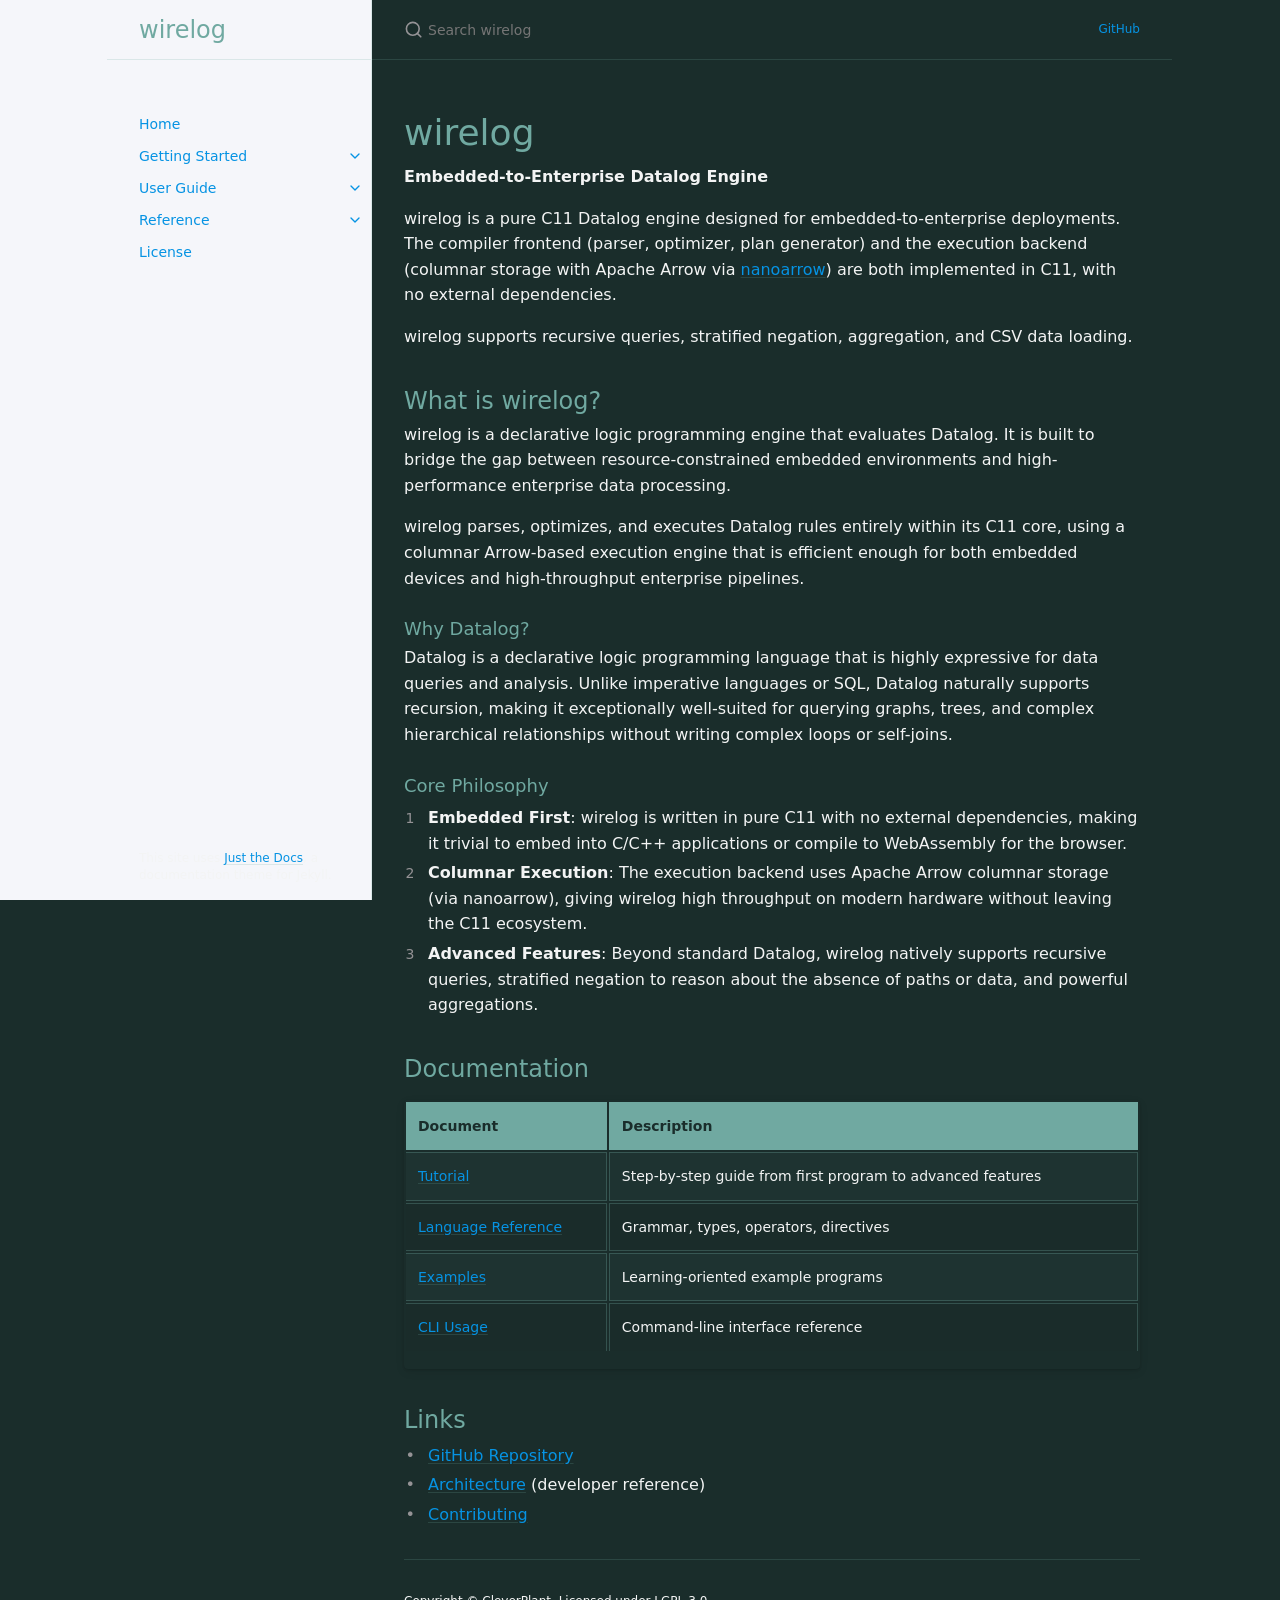
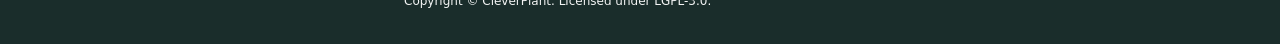
==== commit f7886495: "chore: update wirelog docs from 2026-03-13 12:14:00" ====
--- a/wirelog/index.html
+++ b/wirelog/index.html
@@ -1 +1 @@
-<!DOCTYPE html> <html lang="en-US"> <head> <meta charset="UTF-8"> <meta http-equiv="X-UA-Compatible" content="IE=Edge"> <link rel="stylesheet" href="/wirelog/assets/css/just-the-docs-default.css"> <link rel="stylesheet" href="/wirelog/assets/css/just-the-docs-head-nav.css" id="jtd-head-nav-stylesheet"> <style id="jtd-nav-activation"> .site-nav > ul.nav-list:first-child > li:not(:nth-child(1)) > a, .site-nav > ul.nav-list:first-child > li > ul > li a { background-image: none; } .site-nav > ul.nav-list:not(:first-child) a, .site-nav li.external a { background-image: none; } .site-nav > ul.nav-list:first-child > li:nth-child(1) > a { font-weight: 600; text-decoration: none; }.site-nav > ul.nav-list:first-child > li:nth-child(1) > button svg { transform: rotate(-90deg); }.site-nav > ul.nav-list:first-child > li.nav-list-item:nth-child(1) > ul.nav-list { display: block; } </style> <script src="/wirelog/assets/js/vendor/lunr.min.js"></script> <script src="/wirelog/assets/js/just-the-docs.js"></script> <meta name="viewport" content="width=device-width, initial-scale=1"> <!-- Begin Jekyll SEO tag v2.8.0 --> <title>Home | wirelog</title> <meta name="generator" content="Jekyll v4.4.1" /> <meta property="og:title" content="Home" /> <meta property="og:locale" content="en_US" /> <meta name="description" content="Embedded-to-Enterprise Datalog Engine" /> <meta property="og:description" content="Embedded-to-Enterprise Datalog Engine" /> <link rel="canonical" href="https://justinjoy.github.io/wirelog/" /> <meta property="og:url" content="https://justinjoy.github.io/wirelog/" /> <meta property="og:site_name" content="wirelog" /> <meta property="og:type" content="website" /> <meta name="twitter:card" content="summary" /> <meta property="twitter:title" content="Home" /> <script type="application/ld+json"> {"@context":"https://schema.org","@type":"WebSite","description":"Embedded-to-Enterprise Datalog Engine","headline":"Home","name":"wirelog","url":"https://justinjoy.github.io/wirelog/"}</script> <!-- End Jekyll SEO tag --> </head> <body> <a class="skip-to-main" href="#main-content">Skip to main content</a> <svg xmlns="http://www.w3.org/2000/svg" class="d-none"> <symbol id="svg-link" viewBox="0 0 24 24"> <title>Link</title> <svg xmlns="http://www.w3.org/2000/svg" width="24" height="24" viewBox="0 0 24 24" fill="none" stroke="currentColor" stroke-width="2" stroke-linecap="round" stroke-linejoin="round" class="feather feather-link"> <path d="M10 13a5 5 0 0 0 7.54.54l3-3a5 5 0 0 0-7.07-7.07l-1.72 1.71"></path><path d="M14 11a5 5 0 0 0-7.54-.54l-3 3a5 5 0 0 0 7.07 7.07l1.71-1.71"></path> </svg> </symbol> <symbol id="svg-menu" viewBox="0 0 24 24"> <title>Menu</title> <svg xmlns="http://www.w3.org/2000/svg" width="24" height="24" viewBox="0 0 24 24" fill="none" stroke="currentColor" stroke-width="2" stroke-linecap="round" stroke-linejoin="round" class="feather feather-menu"> <line x1="3" y1="12" x2="21" y2="12"></line><line x1="3" y1="6" x2="21" y2="6"></line><line x1="3" y1="18" x2="21" y2="18"></line> </svg> </symbol> <symbol id="svg-arrow-right" viewBox="0 0 24 24"> <title>Expand</title> <svg xmlns="http://www.w3.org/2000/svg" width="24" height="24" viewBox="0 0 24 24" fill="none" stroke="currentColor" stroke-width="2" stroke-linecap="round" stroke-linejoin="round" class="feather feather-chevron-right"> <polyline points="9 18 15 12 9 6"></polyline> </svg> </symbol> <!-- Feather. MIT License: https://github.com/feathericons/feather/blob/master/LICENSE --> <symbol id="svg-external-link" width="24" height="24" viewBox="0 0 24 24" fill="none" stroke="currentColor" stroke-width="2" stroke-linecap="round" stroke-linejoin="round" class="feather feather-external-link"> <title id="svg-external-link-title">(external link)</title> <path d="M18 13v6a2 2 0 0 1-2 2H5a2 2 0 0 1-2-2V8a2 2 0 0 1 2-2h6"></path><polyline points="15 3 21 3 21 9"></polyline><line x1="10" y1="14" x2="21" y2="3"></line> </symbol> <symbol id="svg-doc" viewBox="0 0 24 24"> <title>Document</title> <svg xmlns="http://www.w3.org/2000/svg" width="24" height="24" viewBox="0 0 24 24" fill="none" stroke="currentColor" stroke-width="2" stroke-linecap="round" stroke-linejoin="round" class="feather feather-file"> <path d="M13 2H6a2 2 0 0 0-2 2v16a2 2 0 0 0 2 2h12a2 2 0 0 0 2-2V9z"></path><polyline points="13 2 13 9 20 9"></polyline> </svg> </symbol> <symbol id="svg-search" viewBox="0 0 24 24"> <title>Search</title> <svg xmlns="http://www.w3.org/2000/svg" width="24" height="24" viewBox="0 0 24 24" fill="none" stroke="currentColor" stroke-width="2" stroke-linecap="round" stroke-linejoin="round" class="feather feather-search"> <circle cx="11" cy="11" r="8"></circle><line x1="21" y1="21" x2="16.65" y2="16.65"></line> </svg> </symbol> <!-- Bootstrap Icons. MIT License: https://github.com/twbs/icons/blob/main/LICENSE.md --> <symbol id="svg-copy" viewBox="0 0 16 16"> <title>Copy</title> <svg xmlns="http://www.w3.org/2000/svg" width="16" height="16" fill="currentColor" class="bi bi-clipboard" viewBox="0 0 16 16"> <path d="M4 1.5H3a2 2 0 0 0-2 2V14a2 2 0 0 0 2 2h10a2 2 0 0 0 2-2V3.5a2 2 0 0 0-2-2h-1v1h1a1 1 0 0 1 1 1V14a1 1 0 0 1-1 1H3a1 1 0 0 1-1-1V3.5a1 1 0 0 1 1-1h1v-1z"/> <path d="M9.5 1a.5.5 0 0 1 .5.5v1a.5.5 0 0 1-.5.5h-3a.5.5 0 0 1-.5-.5v-1a.5.5 0 0 1 .5-.5h3zm-3-1A1.5 1.5 0 0 0 5 1.5v1A1.5 1.5 0 0 0 6.5 4h3A1.5 1.5 0 0 0 11 2.5v-1A1.5 1.5 0 0 0 9.5 0h-3z"/> </svg> </symbol> <symbol id="svg-copied" viewBox="0 0 16 16"> <title>Copied</title> <svg xmlns="http://www.w3.org/2000/svg" width="16" height="16" fill="currentColor" class="bi bi-clipboard-check-fill" viewBox="0 0 16 16"> <path d="M6.5 0A1.5 1.5 0 0 0 5 1.5v1A1.5 1.5 0 0 0 6.5 4h3A1.5 1.5 0 0 0 11 2.5v-1A1.5 1.5 0 0 0 9.5 0h-3Zm3 1a.5.5 0 0 1 .5.5v1a.5.5 0 0 1-.5.5h-3a.5.5 0 0 1-.5-.5v-1a.5.5 0 0 1 .5-.5h3Z"/> <path d="M4 1.5H3a2 2 0 0 0-2 2V14a2 2 0 0 0 2 2h10a2 2 0 0 0 2-2V3.5a2 2 0 0 0-2-2h-1v1A2.5 2.5 0 0 1 9.5 5h-3A2.5 2.5 0 0 1 4 2.5v-1Zm6.854 7.354-3 3a.5.5 0 0 1-.708 0l-1.5-1.5a.5.5 0 0 1 .708-.708L7.5 10.793l2.646-2.647a.5.5 0 0 1 .708.708Z"/> </svg> </symbol> </svg> <header class="side-bar"> <div class="site-header"> <a href="/wirelog/" class="site-title lh-tight"> wirelog </a> <button id="menu-button" class="site-button btn-reset" aria-label="Menu" aria-expanded="false"> <svg viewBox="0 0 24 24" class="icon" aria-hidden="true"><use xlink:href="#svg-menu"></use></svg> </button> </div> <nav aria-label="Main" id="site-nav" class="site-nav"> <ul class="nav-list"><li class="nav-list-item"><a href="/wirelog/" class="nav-list-link">Home</a></li><li class="nav-list-item"><button class="nav-list-expander btn-reset" aria-label="Getting Started submenu" aria-expanded="false"> <svg viewBox="0 0 24 24" aria-hidden="true"><use xlink:href="#svg-arrow-right"></use></svg> </button><a href="/wirelog/getting-started/" class="nav-list-link">Getting Started</a><ul class="nav-list"><li class="nav-list-item"><a href="/wirelog/getting-started/install/" class="nav-list-link">Installation</a></li><li class="nav-list-item"><a href="/wirelog/getting-started/tutorial/" class="nav-list-link">Tutorial</a></li></ul></li><li class="nav-list-item"><button class="nav-list-expander btn-reset" aria-label="User Guide submenu" aria-expanded="false"> <svg viewBox="0 0 24 24" aria-hidden="true"><use xlink:href="#svg-arrow-right"></use></svg> </button><a href="/wirelog/user-guide/" class="nav-list-link">User Guide</a><ul class="nav-list"><li class="nav-list-item"><a href="/wirelog/user-guide/examples/" class="nav-list-link">Examples</a></li><li class="nav-list-item"><a href="/wirelog/user-guide/cli/" class="nav-list-link">CLI Usage</a></li></ul></li><li class="nav-list-item"><button class="nav-list-expander btn-reset" aria-label="Reference submenu" aria-expanded="false"> <svg viewBox="0 0 24 24" aria-hidden="true"><use xlink:href="#svg-arrow-right"></use></svg> </button><a href="/wirelog/reference/" class="nav-list-link">Reference</a><ul class="nav-list"><li class="nav-list-item"><a href="/wirelog/reference/language/" class="nav-list-link">Language Reference</a></li></ul></li><li class="nav-list-item"><a href="/wirelog/license/" class="nav-list-link">License</a></li></ul> </nav> <div class="d-md-block d-none site-footer"> This site uses <a href="https://github.com/just-the-docs/just-the-docs">Just the Docs</a>, a documentation theme for Jekyll. </div> </header> <div class="main" id="top"> <div id="main-header" class="main-header"> <div class="search" role="search"> <div class="search-input-wrap"> <input type="text" id="search-input" class="search-input" tabindex="0" placeholder="Search wirelog" autocomplete="off"> <label for="search-input" class="search-label"> <span class="sr-only">Search wirelog</span> <svg viewBox="0 0 24 24" class="search-icon" aria-hidden="true"><use xlink:href="#svg-search"></use></svg> </label> </div> <div id="search-results" class="search-results"></div> </div> <nav aria-label="Auxiliary" class="aux-nav"> <ul class="aux-nav-list"> <li class="aux-nav-list-item"> <a href="https://github.com/justinjoy/wirelog" class="site-button" > GitHub </a> </li> </ul> </nav> </div> <div class="main-content-wrap"> <div id="main-content" class="main-content"> <main> <h1 id="wirelog"> <a href="#wirelog" class="anchor-heading" aria-labelledby="wirelog"><svg viewBox="0 0 16 16" aria-hidden="true"><use xlink:href="#svg-link"></use></svg></a> wirelog </h1> <p><strong>Embedded-to-Enterprise Datalog Engine</strong></p> <p>wirelog is a C11-based Datalog engine designed for embedded-to-enterprise deployments. The compiler frontend (parser, optimizer, plan generator) is written in C11, and the current execution backend uses <a href="https://github.com/TimelyDataflow/differential-dataflow">Differential Dataflow</a> (Rust) via FFI. A future release will add a pure C11 execution backend using <a href="https://github.com/apache/arrow-nanoarrow">nanoarrow</a>, enabling lightweight embedded deployments without external dependencies.</p> <p>wirelog supports recursive queries, stratified negation, aggregation, and CSV data loading.</p> <h2 id="what-is-wirelog"> <a href="#what-is-wirelog" class="anchor-heading" aria-labelledby="what-is-wirelog"><svg viewBox="0 0 16 16" aria-hidden="true"><use xlink:href="#svg-link"></use></svg></a> What is wirelog? </h2> <p>wirelog is a declarative logic programming engine that evaluates Datalog. It is built to bridge the gap between resource-constrained embedded environments and high-performance enterprise data processing.</p> <p>By separating the compilation frontend from the execution backend, wirelog can parse and optimize Datalog rules locally in a lightweight C11 core, while delegating the heavy lifting of execution to specialized backends like Differential Dataflow or Apache Arrow.</p> <h3 id="why-datalog"> <a href="#why-datalog" class="anchor-heading" aria-labelledby="why-datalog"><svg viewBox="0 0 16 16" aria-hidden="true"><use xlink:href="#svg-link"></use></svg></a> Why Datalog? </h3> <p>Datalog is a declarative logic programming language that is highly expressive for data queries and analysis. Unlike imperative languages or SQL, Datalog naturally supports recursion, making it exceptionally well-suited for querying graphs, trees, and complex hierarchical relationships without writing complex loops or self-joins.</p> <h3 id="core-philosophy"> <a href="#core-philosophy" class="anchor-heading" aria-labelledby="core-philosophy"><svg viewBox="0 0 16 16" aria-hidden="true"><use xlink:href="#svg-link"></use></svg></a> Core Philosophy </h3> <ol> <li><strong>Embedded First</strong>: The core compiler is written in pure C11, making it trivial to embed wirelog into C/C++ applications or compile it to WebAssembly for the browser.</li> <li><strong>Pluggable Backends</strong>: You construct your Datalog rules once, and wirelog targets the best execution engine for your environment, whether that’s a locally vectorized backend or a distributed streaming engine.</li> <li><strong>Advanced Features</strong>: Beyond standard Datalog, wirelog natively supports recursive queries, stratified negation to reason about the absence of paths or data, and powerful aggregations.</li> </ol> <h2 id="documentation"> <a href="#documentation" class="anchor-heading" aria-labelledby="documentation"><svg viewBox="0 0 16 16" aria-hidden="true"><use xlink:href="#svg-link"></use></svg></a> Documentation </h2> <div class="table-wrapper"><table> <thead> <tr> <th>Document</th> <th>Description</th> </tr> </thead> <tbody> <tr> <td><a href="getting-started/tutorial">Tutorial</a></td> <td>Step-by-step guide from first program to advanced features</td> </tr> <tr> <td><a href="reference/language">Language Reference</a></td> <td>Grammar, types, operators, directives</td> </tr> <tr> <td><a href="user-guide/examples">Examples</a></td> <td>Learning-oriented example programs</td> </tr> <tr> <td><a href="user-guide/cli">CLI Usage</a></td> <td>Command-line interface reference</td> </tr> </tbody> </table></div> <h2 id="links"> <a href="#links" class="anchor-heading" aria-labelledby="links"><svg viewBox="0 0 16 16" aria-hidden="true"><use xlink:href="#svg-link"></use></svg></a> Links </h2> <ul> <li><a href="https://github.com/justinjoy/wirelog">GitHub Repository</a></li> <li><a href="https://github.com/justinjoy/wirelog/blob/main/ARCHITECTURE.md">Architecture</a> (developer reference)</li> <li><a href="https://github.com/justinjoy/wirelog/blob/main/CONTRIBUTING.md">Contributing</a></li> </ul> </main> <hr> <footer> <p class="text-small mb-0">Copyright &copy; CleverPlant. Licensed under LGPL-3.0.</p> <div class="d-md-none mt-4 fs-2"> This site uses <a href="https://github.com/just-the-docs/just-the-docs">Just the Docs</a>, a documentation theme for Jekyll. </div> </footer> </div> </div> <div class="search-overlay"></div> </div> </body> </html>
+<!DOCTYPE html> <html lang="en-US"> <head> <meta charset="UTF-8"> <meta http-equiv="X-UA-Compatible" content="IE=Edge"> <link rel="stylesheet" href="/wirelog/assets/css/just-the-docs-default.css"> <link rel="stylesheet" href="/wirelog/assets/css/just-the-docs-head-nav.css" id="jtd-head-nav-stylesheet"> <style id="jtd-nav-activation"> .site-nav > ul.nav-list:first-child > li:not(:nth-child(1)) > a, .site-nav > ul.nav-list:first-child > li > ul > li a { background-image: none; } .site-nav > ul.nav-list:not(:first-child) a, .site-nav li.external a { background-image: none; } .site-nav > ul.nav-list:first-child > li:nth-child(1) > a { font-weight: 600; text-decoration: none; }.site-nav > ul.nav-list:first-child > li:nth-child(1) > button svg { transform: rotate(-90deg); }.site-nav > ul.nav-list:first-child > li.nav-list-item:nth-child(1) > ul.nav-list { display: block; } </style> <script src="/wirelog/assets/js/vendor/lunr.min.js"></script> <script src="/wirelog/assets/js/just-the-docs.js"></script> <meta name="viewport" content="width=device-width, initial-scale=1"> <!-- Begin Jekyll SEO tag v2.8.0 --> <title>Home | wirelog</title> <meta name="generator" content="Jekyll v4.4.1" /> <meta property="og:title" content="Home" /> <meta property="og:locale" content="en_US" /> <meta name="description" content="Embedded-to-Enterprise Datalog Engine" /> <meta property="og:description" content="Embedded-to-Enterprise Datalog Engine" /> <link rel="canonical" href="https://justinjoy.github.io/wirelog/" /> <meta property="og:url" content="https://justinjoy.github.io/wirelog/" /> <meta property="og:site_name" content="wirelog" /> <meta property="og:type" content="website" /> <meta name="twitter:card" content="summary" /> <meta property="twitter:title" content="Home" /> <script type="application/ld+json"> {"@context":"https://schema.org","@type":"WebSite","description":"Embedded-to-Enterprise Datalog Engine","headline":"Home","name":"wirelog","url":"https://justinjoy.github.io/wirelog/"}</script> <!-- End Jekyll SEO tag --> </head> <body> <a class="skip-to-main" href="#main-content">Skip to main content</a> <svg xmlns="http://www.w3.org/2000/svg" class="d-none"> <symbol id="svg-link" viewBox="0 0 24 24"> <title>Link</title> <svg xmlns="http://www.w3.org/2000/svg" width="24" height="24" viewBox="0 0 24 24" fill="none" stroke="currentColor" stroke-width="2" stroke-linecap="round" stroke-linejoin="round" class="feather feather-link"> <path d="M10 13a5 5 0 0 0 7.54.54l3-3a5 5 0 0 0-7.07-7.07l-1.72 1.71"></path><path d="M14 11a5 5 0 0 0-7.54-.54l-3 3a5 5 0 0 0 7.07 7.07l1.71-1.71"></path> </svg> </symbol> <symbol id="svg-menu" viewBox="0 0 24 24"> <title>Menu</title> <svg xmlns="http://www.w3.org/2000/svg" width="24" height="24" viewBox="0 0 24 24" fill="none" stroke="currentColor" stroke-width="2" stroke-linecap="round" stroke-linejoin="round" class="feather feather-menu"> <line x1="3" y1="12" x2="21" y2="12"></line><line x1="3" y1="6" x2="21" y2="6"></line><line x1="3" y1="18" x2="21" y2="18"></line> </svg> </symbol> <symbol id="svg-arrow-right" viewBox="0 0 24 24"> <title>Expand</title> <svg xmlns="http://www.w3.org/2000/svg" width="24" height="24" viewBox="0 0 24 24" fill="none" stroke="currentColor" stroke-width="2" stroke-linecap="round" stroke-linejoin="round" class="feather feather-chevron-right"> <polyline points="9 18 15 12 9 6"></polyline> </svg> </symbol> <!-- Feather. MIT License: https://github.com/feathericons/feather/blob/master/LICENSE --> <symbol id="svg-external-link" width="24" height="24" viewBox="0 0 24 24" fill="none" stroke="currentColor" stroke-width="2" stroke-linecap="round" stroke-linejoin="round" class="feather feather-external-link"> <title id="svg-external-link-title">(external link)</title> <path d="M18 13v6a2 2 0 0 1-2 2H5a2 2 0 0 1-2-2V8a2 2 0 0 1 2-2h6"></path><polyline points="15 3 21 3 21 9"></polyline><line x1="10" y1="14" x2="21" y2="3"></line> </symbol> <symbol id="svg-doc" viewBox="0 0 24 24"> <title>Document</title> <svg xmlns="http://www.w3.org/2000/svg" width="24" height="24" viewBox="0 0 24 24" fill="none" stroke="currentColor" stroke-width="2" stroke-linecap="round" stroke-linejoin="round" class="feather feather-file"> <path d="M13 2H6a2 2 0 0 0-2 2v16a2 2 0 0 0 2 2h12a2 2 0 0 0 2-2V9z"></path><polyline points="13 2 13 9 20 9"></polyline> </svg> </symbol> <symbol id="svg-search" viewBox="0 0 24 24"> <title>Search</title> <svg xmlns="http://www.w3.org/2000/svg" width="24" height="24" viewBox="0 0 24 24" fill="none" stroke="currentColor" stroke-width="2" stroke-linecap="round" stroke-linejoin="round" class="feather feather-search"> <circle cx="11" cy="11" r="8"></circle><line x1="21" y1="21" x2="16.65" y2="16.65"></line> </svg> </symbol> <!-- Bootstrap Icons. MIT License: https://github.com/twbs/icons/blob/main/LICENSE.md --> <symbol id="svg-copy" viewBox="0 0 16 16"> <title>Copy</title> <svg xmlns="http://www.w3.org/2000/svg" width="16" height="16" fill="currentColor" class="bi bi-clipboard" viewBox="0 0 16 16"> <path d="M4 1.5H3a2 2 0 0 0-2 2V14a2 2 0 0 0 2 2h10a2 2 0 0 0 2-2V3.5a2 2 0 0 0-2-2h-1v1h1a1 1 0 0 1 1 1V14a1 1 0 0 1-1 1H3a1 1 0 0 1-1-1V3.5a1 1 0 0 1 1-1h1v-1z"/> <path d="M9.5 1a.5.5 0 0 1 .5.5v1a.5.5 0 0 1-.5.5h-3a.5.5 0 0 1-.5-.5v-1a.5.5 0 0 1 .5-.5h3zm-3-1A1.5 1.5 0 0 0 5 1.5v1A1.5 1.5 0 0 0 6.5 4h3A1.5 1.5 0 0 0 11 2.5v-1A1.5 1.5 0 0 0 9.5 0h-3z"/> </svg> </symbol> <symbol id="svg-copied" viewBox="0 0 16 16"> <title>Copied</title> <svg xmlns="http://www.w3.org/2000/svg" width="16" height="16" fill="currentColor" class="bi bi-clipboard-check-fill" viewBox="0 0 16 16"> <path d="M6.5 0A1.5 1.5 0 0 0 5 1.5v1A1.5 1.5 0 0 0 6.5 4h3A1.5 1.5 0 0 0 11 2.5v-1A1.5 1.5 0 0 0 9.5 0h-3Zm3 1a.5.5 0 0 1 .5.5v1a.5.5 0 0 1-.5.5h-3a.5.5 0 0 1-.5-.5v-1a.5.5 0 0 1 .5-.5h3Z"/> <path d="M4 1.5H3a2 2 0 0 0-2 2V14a2 2 0 0 0 2 2h10a2 2 0 0 0 2-2V3.5a2 2 0 0 0-2-2h-1v1A2.5 2.5 0 0 1 9.5 5h-3A2.5 2.5 0 0 1 4 2.5v-1Zm6.854 7.354-3 3a.5.5 0 0 1-.708 0l-1.5-1.5a.5.5 0 0 1 .708-.708L7.5 10.793l2.646-2.647a.5.5 0 0 1 .708.708Z"/> </svg> </symbol> </svg> <header class="side-bar"> <div class="site-header"> <a href="/wirelog/" class="site-title lh-tight"> wirelog </a> <button id="menu-button" class="site-button btn-reset" aria-label="Menu" aria-expanded="false"> <svg viewBox="0 0 24 24" class="icon" aria-hidden="true"><use xlink:href="#svg-menu"></use></svg> </button> </div> <nav aria-label="Main" id="site-nav" class="site-nav"> <ul class="nav-list"><li class="nav-list-item"><a href="/wirelog/" class="nav-list-link">Home</a></li><li class="nav-list-item"><button class="nav-list-expander btn-reset" aria-label="Getting Started submenu" aria-expanded="false"> <svg viewBox="0 0 24 24" aria-hidden="true"><use xlink:href="#svg-arrow-right"></use></svg> </button><a href="/wirelog/getting-started/" class="nav-list-link">Getting Started</a><ul class="nav-list"><li class="nav-list-item"><a href="/wirelog/getting-started/install/" class="nav-list-link">Installation</a></li><li class="nav-list-item"><a href="/wirelog/getting-started/tutorial/" class="nav-list-link">Tutorial</a></li></ul></li><li class="nav-list-item"><button class="nav-list-expander btn-reset" aria-label="User Guide submenu" aria-expanded="false"> <svg viewBox="0 0 24 24" aria-hidden="true"><use xlink:href="#svg-arrow-right"></use></svg> </button><a href="/wirelog/user-guide/" class="nav-list-link">User Guide</a><ul class="nav-list"><li class="nav-list-item"><a href="/wirelog/user-guide/examples/" class="nav-list-link">Examples</a></li><li class="nav-list-item"><a href="/wirelog/user-guide/access-control-audit/" class="nav-list-link">Use Case: Access Control Auditing</a></li><li class="nav-list-item"><a href="/wirelog/user-guide/cli/" class="nav-list-link">CLI Usage</a></li></ul></li><li class="nav-list-item"><button class="nav-list-expander btn-reset" aria-label="Reference submenu" aria-expanded="false"> <svg viewBox="0 0 24 24" aria-hidden="true"><use xlink:href="#svg-arrow-right"></use></svg> </button><a href="/wirelog/reference/" class="nav-list-link">Reference</a><ul class="nav-list"><li class="nav-list-item"><a href="/wirelog/reference/language/" class="nav-list-link">Language Reference</a></li><li class="nav-list-item"><a href="/wirelog/reference/delta-queries/" class="nav-list-link">Delta Queries</a></li></ul></li><li class="nav-list-item"><a href="/wirelog/license/" class="nav-list-link">License</a></li></ul> </nav> <div class="d-md-block d-none site-footer"> This site uses <a href="https://github.com/just-the-docs/just-the-docs">Just the Docs</a>, a documentation theme for Jekyll. </div> </header> <div class="main" id="top"> <div id="main-header" class="main-header"> <div class="search" role="search"> <div class="search-input-wrap"> <input type="text" id="search-input" class="search-input" tabindex="0" placeholder="Search wirelog" autocomplete="off"> <label for="search-input" class="search-label"> <span class="sr-only">Search wirelog</span> <svg viewBox="0 0 24 24" class="search-icon" aria-hidden="true"><use xlink:href="#svg-search"></use></svg> </label> </div> <div id="search-results" class="search-results"></div> </div> <nav aria-label="Auxiliary" class="aux-nav"> <ul class="aux-nav-list"> <li class="aux-nav-list-item"> <a href="https://github.com/justinjoy/wirelog" class="site-button" > GitHub </a> </li> </ul> </nav> </div> <div class="main-content-wrap"> <div id="main-content" class="main-content"> <main> <h1 id="wirelog"> <a href="#wirelog" class="anchor-heading" aria-labelledby="wirelog"><svg viewBox="0 0 16 16" aria-hidden="true"><use xlink:href="#svg-link"></use></svg></a> wirelog </h1> <p><strong>Embedded-to-Enterprise Datalog Engine</strong></p> <p>wirelog is a pure C11 Datalog engine designed for embedded-to-enterprise deployments. The compiler frontend (parser, optimizer, plan generator) and the execution backend (columnar storage with Apache Arrow via <a href="https://github.com/apache/arrow-nanoarrow">nanoarrow</a>) are both implemented in C11, with no external dependencies.</p> <p>wirelog supports recursive queries, stratified negation, aggregation, and CSV data loading.</p> <h2 id="what-is-wirelog"> <a href="#what-is-wirelog" class="anchor-heading" aria-labelledby="what-is-wirelog"><svg viewBox="0 0 16 16" aria-hidden="true"><use xlink:href="#svg-link"></use></svg></a> What is wirelog? </h2> <p>wirelog is a declarative logic programming engine that evaluates Datalog. It is built to bridge the gap between resource-constrained embedded environments and high-performance enterprise data processing.</p> <p>wirelog parses, optimizes, and executes Datalog rules entirely within its C11 core, using a columnar Arrow-based execution engine that is efficient enough for both embedded devices and high-throughput enterprise pipelines.</p> <h3 id="why-datalog"> <a href="#why-datalog" class="anchor-heading" aria-labelledby="why-datalog"><svg viewBox="0 0 16 16" aria-hidden="true"><use xlink:href="#svg-link"></use></svg></a> Why Datalog? </h3> <p>Datalog is a declarative logic programming language that is highly expressive for data queries and analysis. Unlike imperative languages or SQL, Datalog naturally supports recursion, making it exceptionally well-suited for querying graphs, trees, and complex hierarchical relationships without writing complex loops or self-joins.</p> <h3 id="core-philosophy"> <a href="#core-philosophy" class="anchor-heading" aria-labelledby="core-philosophy"><svg viewBox="0 0 16 16" aria-hidden="true"><use xlink:href="#svg-link"></use></svg></a> Core Philosophy </h3> <ol> <li><strong>Embedded First</strong>: wirelog is written in pure C11 with no external dependencies, making it trivial to embed into C/C++ applications or compile to WebAssembly for the browser.</li> <li><strong>Columnar Execution</strong>: The execution backend uses Apache Arrow columnar storage (via nanoarrow), giving wirelog high throughput on modern hardware without leaving the C11 ecosystem.</li> <li><strong>Advanced Features</strong>: Beyond standard Datalog, wirelog natively supports recursive queries, stratified negation to reason about the absence of paths or data, and powerful aggregations.</li> </ol> <h2 id="documentation"> <a href="#documentation" class="anchor-heading" aria-labelledby="documentation"><svg viewBox="0 0 16 16" aria-hidden="true"><use xlink:href="#svg-link"></use></svg></a> Documentation </h2> <div class="table-wrapper"><table> <thead> <tr> <th>Document</th> <th>Description</th> </tr> </thead> <tbody> <tr> <td><a href="getting-started/tutorial">Tutorial</a></td> <td>Step-by-step guide from first program to advanced features</td> </tr> <tr> <td><a href="reference/language">Language Reference</a></td> <td>Grammar, types, operators, directives</td> </tr> <tr> <td><a href="user-guide/examples">Examples</a></td> <td>Learning-oriented example programs</td> </tr> <tr> <td><a href="user-guide/cli">CLI Usage</a></td> <td>Command-line interface reference</td> </tr> </tbody> </table></div> <h2 id="links"> <a href="#links" class="anchor-heading" aria-labelledby="links"><svg viewBox="0 0 16 16" aria-hidden="true"><use xlink:href="#svg-link"></use></svg></a> Links </h2> <ul> <li><a href="https://github.com/justinjoy/wirelog">GitHub Repository</a></li> <li><a href="https://github.com/justinjoy/wirelog/blob/main/ARCHITECTURE.md">Architecture</a> (developer reference)</li> <li><a href="https://github.com/justinjoy/wirelog/blob/main/CONTRIBUTING.md">Contributing</a></li> </ul> </main> <hr> <footer> <p class="text-small mb-0">Copyright &copy; CleverPlant. Licensed under LGPL-3.0.</p> <div class="d-md-none mt-4 fs-2"> This site uses <a href="https://github.com/just-the-docs/just-the-docs">Just the Docs</a>, a documentation theme for Jekyll. </div> </footer> </div> </div> <div class="search-overlay"></div> </div> </body> </html>
--- a/wirelog/assets/css/just-the-docs-default.css
+++ b/wirelog/assets/css/just-the-docs-default.css
@@ -222,6 +222,95 @@
 .highlight .il {
   color: #953800;
 } /* Literal.Number.Integer.Long */
+table {
+  border-collapse: collapse;
+  width: 100%;
+  margin: 1rem 0;
+}
+table th {
+  background-color: #70A9A1;
+  color: #1a2d2b;
+  font-weight: 600;
+  padding: 0.75rem;
+  text-align: left;
+  border: 1px solid #70A9A1;
+}
+table td {
+  padding: 0.75rem;
+  border: 1px solid rgba(112, 169, 161, 0.3);
+  background-color: rgba(35, 59, 56, 0.5);
+  color: #f3f4f4;
+}
+table tr:nth-child(even) td {
+  background-color: rgba(26, 45, 43, 0.5);
+}
+table tr:hover td {
+  background-color: rgba(112, 169, 161, 0.1);
+}
+
+.highlight {
+  background-color: rgba(26, 45, 43, 0.8);
+  border-left: 4px solid #70A9A1;
+  padding: 1rem;
+  border-radius: 4px;
+  overflow-x: auto;
+}
+.highlight code {
+  color: #f3f4f4;
+}
+.highlight .k, .highlight .kd, .highlight .kn {
+  color: #0693e3;
+  font-weight: 600;
+}
+.highlight .s, .highlight .sa, .highlight .sb, .highlight .sc, .highlight .sd, .highlight .s1, .highlight .s2 {
+  color: #00d084;
+}
+.highlight .se {
+  color: #9b51e0;
+  font-weight: 500;
+}
+.highlight .m, .highlight .mb, .highlight .mf, .highlight .mh, .highlight .mi, .highlight .mo, .highlight .il {
+  color: #0693e3;
+  font-weight: 500;
+}
+.highlight .nv, .highlight .nl {
+  color: #00d084;
+  font-weight: 500;
+}
+.highlight .nf, .highlight .na {
+  color: #70A9A1;
+}
+.highlight .o, .highlight .ow {
+  color: #9b51e0;
+  font-weight: 600;
+}
+.highlight .p, .highlight .pi {
+  color: #f3f4f4;
+}
+.highlight .c, .highlight .ca, .highlight .cm, .highlight .cp, .highlight .c1 {
+  color: #888888;
+  font-style: italic;
+}
+.highlight .w {
+  color: #f3f4f4;
+}
+.highlight .lineno {
+  color: #666666;
+  background-color: rgba(0, 0, 0, 0.1);
+  padding: 0 0.5rem;
+  margin-right: 0.5rem;
+  border-right: 1px solid #70A9A1;
+}
+
+code.language-datalog,
+code.language-dl {
+  background-color: rgba(112, 169, 161, 0.1);
+  color: #00d084;
+  padding: 0.2em 0.4em;
+  border-radius: 3px;
+  font-family: "Courier New", monospace;
+}
+
 /*! normalize.css v8.0.1 | MIT License | github.com/necolas/normalize.css */
 /* Document
    ========================================================================== */
@@ -557,8 +646,8 @@
   font-family: system-ui, -apple-system, blinkmacsystemfont, "Segoe UI", roboto, "Helvetica Neue", arial, sans-serif, "Segoe UI Emoji";
   font-size: inherit;
   line-height: 1.4;
-  color: #5c5962;
-  background-color: #fff;
+  color: #f3f4f4;
+  background-color: #1a2d2b;
   overflow-wrap: break-word;
 }
 
@@ -588,7 +677,7 @@
   margin-bottom: 1em;
   font-weight: 500;
   line-height: 1.25;
-  color: #27262b;
+  color: #70A9A1;
 }
 
 p {
@@ -597,17 +686,17 @@
 }
 
 a {
-  color: #7253ed;
+  color: #0693e3;
   text-decoration: none;
 }
 
 a:not([class]) {
   text-decoration: underline;
-  text-decoration-color: #eeebee;
+  text-decoration-color: rgba(112, 169, 161, 0.2);
   text-underline-offset: 2px;
 }
 a:not([class]):hover {
-  text-decoration-color: rgba(114, 83, 237, 0.45);
+  text-decoration-color: rgba(6, 147, 227, 0.45);
 }
 
 code {
@@ -634,7 +723,7 @@
   height: 1px;
   padding: 0;
   margin: 2rem 0;
-  background-color: #eeebee;
+  background-color: rgba(112, 169, 161, 0.2);
   border: 0;
 }
 
@@ -643,7 +732,7 @@
   margin-block-start: 0;
   margin-inline-start: 0;
   padding-left: 1rem;
-  border-left: 3px solid #eeebee;
+  border-left: 3px solid rgba(112, 169, 161, 0.2);
 }
 
 .side-bar {
@@ -658,7 +747,7 @@
     position: fixed;
     width: 15.5rem;
     height: 100%;
-    border-right: 1px solid #eeebee;
+    border-right: 1px solid rgba(112, 169, 161, 0.2);
     align-items: flex-end;
   }
 }
@@ -685,7 +774,7 @@
 @media (min-width: 50rem) {
   .side-bar + .main .main-header {
     display: flex;
-    background-color: #fff;
+    background-color: #1a2d2b;
   }
 }
 .side-bar + .main .main-header.nav-open {
@@ -728,7 +817,7 @@
 
 .main-header {
   z-index: 0;
-  border-bottom: 1px solid #eeebee;
+  border-bottom: 1px solid rgba(112, 169, 161, 0.2);
 }
 @media (min-width: 50rem) {
   .main-header {
@@ -776,7 +865,7 @@
   .site-header {
     height: 3.75rem;
     max-height: 3.75rem;
-    border-bottom: 1px solid #eeebee;
+    border-bottom: 1px solid rgba(112, 169, 161, 0.2);
   }
 }
 
@@ -787,7 +876,7 @@
   align-items: center;
   padding-top: 0.75rem;
   padding-bottom: 0.75rem;
-  color: #27262b;
+  color: #70A9A1;
   outline-offset: -1px;
   padding-right: 1rem;
   padding-left: 1rem;
@@ -868,7 +957,7 @@
 .icon {
   width: 1.5rem;
   height: 1.5rem;
-  color: #7253ed;
+  color: #0693e3;
 }
 
 .main-content {
@@ -1018,7 +1107,7 @@
   display: inline-block;
   width: 100%;
   height: 100%;
-  color: #7253ed;
+  color: #0693e3;
   visibility: hidden;
 }
 .main-content .anchor-heading:hover svg,
@@ -1161,7 +1250,7 @@
   text-decoration: none;
 }
 .nav-list .nav-list-item .nav-list-link:hover, .nav-list .nav-list-item .nav-list-link.active {
-  color: rgb(95.0763157895, 59.9157894737, 234.5842105263);
+  color: rgb(5.3433476395, 130.9120171674, 202.1566523605);
   background-image: linear-gradient(-90deg, rgb(234.8, 236.82, 244.9) 0%, rgba(234.8, 236.82, 244.9, 0.8) 80%, rgba(234.8, 236.82, 244.9, 0) 100%);
 }
 .nav-list .nav-list-item .nav-list-expander {
@@ -1170,7 +1259,7 @@
   width: 3rem;
   height: 3rem;
   padding: 0.75rem;
-  color: #7253ed;
+  color: #0693e3;
   outline-offset: -1px;
 }
 @media (min-width: 50rem) {
@@ -1212,7 +1301,7 @@
   font-weight: 600;
   text-align: start;
   text-transform: uppercase;
-  border-bottom: 1px solid #eeebee;
+  border-bottom: 1px solid rgba(112, 169, 161, 0.2);
 }
 .nav-category {
   font-size: 0.6875rem !important;
@@ -1240,10 +1329,10 @@
   padding: 0;
 }
 .nav-list.nav-category-list > .nav-list-item > .nav-list > .nav-list-item > .nav-list-link {
-  color: #7253ed;
+  color: #0693e3;
 }
 .nav-list.nav-category-list > .nav-list-item > .nav-list > .nav-list-item > .nav-list-expander {
-  color: #7253ed;
+  color: #0693e3;
 }
 
 .aux-nav {
@@ -1472,7 +1561,7 @@
   font-size: inherit;
   font-weight: 500;
   line-height: 1.5;
-  color: #7253ed;
+  color: #0693e3;
   text-decoration: none;
   vertical-align: baseline;
   cursor: pointer;
@@ -1491,7 +1580,7 @@
   box-shadow: 0 0 0 3px rgba(0, 0, 255, 0.25);
 }
 .btn:hover, .btn.zeroclipboard-is-hover {
-  color: rgb(106.4305263158, 73.7663157895, 236.0336842105);
+  color: rgb(5.7373390558, 140.564806867, 217.0626609442);
 }
 .btn:hover, .btn:active, .btn.zeroclipboard-is-hover, .btn.zeroclipboard-is-active {
   text-decoration: none;
@@ -1514,12 +1603,12 @@
 }
 
 .btn-outline {
-  color: #7253ed;
+  color: #0693e3;
   background: transparent;
   box-shadow: inset 0 0 0 2px #e6e1e8;
 }
 .btn-outline:hover, .btn-outline:active, .btn-outline.zeroclipboard-is-hover, .btn-outline.zeroclipboard-is-active {
-  color: rgb(98.8610526316, 64.5326315789, 235.0673684211);
+  color: rgb(5.4746781116, 134.1296137339, 207.1253218884);
   text-decoration: none;
   background-color: transparent;
   box-shadow: inset 0 0 0 3px #e6e1e8;
@@ -1535,22 +1624,22 @@
 
 .btn-primary {
   color: #fff;
-  background-color: rgb(87.0708860759, 56.8227848101, 205.9772151899);
-  background-image: linear-gradient(rgb(111.3227848101, 85.4430379747, 213.0569620253), rgb(87.0708860759, 56.8227848101, 205.9772151899));
+  background-color: rgb(105.6305676856, 165.1694323144, 156.8131004367);
+  background-image: linear-gradient(rgb(127.923580786, 178.576419214, 171.4672489083), rgb(105.6305676856, 165.1694323144, 156.8131004367));
   box-shadow: 0 1px 3px rgba(0, 0, 0, 0.25), 0 4px 10px rgba(0, 0, 0, 0.12);
 }
 .btn-primary:hover, .btn-primary.zeroclipboard-is-hover {
   color: #fff;
-  background-color: rgb(81.0025316456, 50.0936708861, 202.5063291139);
-  background-image: linear-gradient(rgb(100.9291139241, 73.1772151899, 210.0227848101), rgb(81.0025316456, 50.0936708861, 202.5063291139));
+  background-color: rgb(99.2611353712, 161.3388646288, 152.6262008734);
+  background-image: linear-gradient(rgb(118.3694323144, 172.8305676856, 165.1868995633), rgb(99.2611353712, 161.3388646288, 152.6262008734));
 }
 .btn-primary:active, .btn-primary.selected, .btn-primary.zeroclipboard-is-active {
-  background-color: rgb(79.3670886076, 49.082278481, 198.417721519);
+  background-color: rgb(96.076419214, 159.423580786, 150.5327510917);
   background-image: none;
   box-shadow: inset 0 2px 4px rgba(0, 0, 0, 0.15);
 }
 .btn-primary.selected:hover {
-  background-color: rgb(71.1898734177, 44.0253164557, 177.9746835443);
+  background-color: rgb(86.3755458515, 143.6244541485, 135.5895196507);
 }
 
 .btn-purple {
@@ -1668,8 +1757,8 @@
   height: 100%;
   padding: 0.5rem 1rem 0.5rem 2.5rem;
   font-size: 1rem;
-  color: #5c5962;
-  background-color: #fff;
+  color: #f3f4f4;
+  background-color: #233b38;
   border-top: 0;
   border-right: 0;
   border-bottom: 0;
@@ -1680,7 +1769,7 @@
   .search-input {
     padding: 0.5rem 1rem 0.5rem 3.5rem;
     font-size: 0.875rem;
-    background-color: #fff;
+    background-color: #1a2d2b;
     transition: padding-left linear 200ms;
   }
 }
@@ -1688,7 +1777,7 @@
   outline-offset: -1px;
 }
 .search-input:focus + .search-label .search-icon {
-  color: #7253ed;
+  color: #0693e3;
 }
 
 .search-label {
@@ -1717,7 +1806,7 @@
   width: 100%;
   max-height: calc(100% - 4rem);
   overflow-y: auto;
-  background-color: #fff;
+  background-color: #233b38;
   border-bottom-right-radius: 4px;
   border-bottom-left-radius: 4px;
   box-shadow: 0 1px 2px rgba(0, 0, 0, 0.12), 0 3px 10px rgba(0, 0, 0, 0.08);
@@ -1812,7 +1901,7 @@
   width: 1rem;
   height: 1rem;
   margin-right: 0.5rem;
-  color: #7253ed;
+  color: #0693e3;
   flex-shrink: 0;
 }
 .search-result-doc .search-result-doc-title {
@@ -1828,7 +1917,7 @@
   display: block;
   margin-left: 1.5rem;
   overflow: hidden;
-  color: #5c5962;
+  color: #abb8c3;
   text-overflow: ellipsis;
   white-space: nowrap;
 }
@@ -1847,10 +1936,10 @@
   padding-bottom: 0.5rem;
   padding-left: 1rem;
   margin-left: 0.5rem;
-  color: #5c5962;
+  color: #abb8c3;
   overflow-wrap: break-word;
   border-left: 1px solid;
-  border-left-color: #eeebee;
+  border-left-color: rgba(112, 169, 161, 0.2);
 }
 .search-result-previews {
   font-size: 0.6875rem !important;
@@ -1897,8 +1986,8 @@
   display: flex;
   width: 3.5rem;
   height: 3.5rem;
-  background-color: #fff;
-  border: 1px solid rgba(114, 83, 237, 0.3);
+  background-color: #233b38;
+  border: 1px solid rgba(6, 147, 227, 0.3);
   border-radius: 1.75rem;
   box-shadow: 0 1px 2px rgba(0, 0, 0, 0.12), 0 3px 10px rgba(0, 0, 0, 0.08);
   align-items: center;
@@ -1936,7 +2025,7 @@
   }
 }
 .search-active .search-input {
-  background-color: #fff;
+  background-color: #233b38;
 }
 @media (min-width: 50rem) {
   .search-active .search-input {
@@ -1994,8 +2083,8 @@
   min-width: 7.5rem;
   padding: 0.5rem 0.75rem;
   background-color: #fff;
-  border-bottom: 1px solid rgba(238, 235, 238, 0.5);
-  border-left: 1px solid #eeebee;
+  border-bottom: 1px solid rgba(112, 169, 161, 0.5);
+  border-left: 1px solid rgba(112, 169, 161, 0.2);
 }
 th,
 td {
@@ -2021,19 +2110,19 @@
 }
 
 thead th {
-  border-bottom: 1px solid #eeebee;
+  border-bottom: 1px solid rgba(112, 169, 161, 0.2);
 }
 
 :not(pre, figure) > code {
   padding: 0.2em 0.15em;
   font-weight: 400;
-  background-color: #fff;
-  border: 1px solid #eeebee;
+  background-color: rgba(0, 0, 0, 0.3);
+  border: 1px solid rgba(112, 169, 161, 0.2);
   border-radius: 4px;
 }
 
 a:visited code {
-  border-color: #eeebee;
+  border-color: rgba(112, 169, 161, 0.2);
 }
 
 div.highlighter-rouge,
@@ -2041,7 +2130,7 @@
 figure.highlight {
   margin-top: 0;
   margin-bottom: 0.75rem;
-  background-color: #fff;
+  background-color: rgba(0, 0, 0, 0.3);
   border-radius: 4px;
   box-shadow: none;
   -webkit-overflow-scrolling: touch;
@@ -2059,13 +2148,13 @@
   padding: 0.75rem;
   border: none;
   background: none;
-  color: #5c5962;
+  color: #f3f4f4;
   box-sizing: content-box;
 }
 div.highlighter-rouge > button svg,
 div.listingblock > div.content > button svg,
 figure.highlight > button svg {
-  fill: #5c5962;
+  fill: #f3f4f4;
 }
 div.highlighter-rouge > button:active,
 div.listingblock > div.content > button:active,
@@ -2078,7 +2167,7 @@
 div.listingblock > div.content > button:focus,
 figure.highlight > button:focus {
   opacity: 1;
-  outline: 2px solid #7253ed;
+  outline: 2px solid #0693e3;
 }
 div.highlighter-rouge:hover > button,
 div.listingblock > div.content:hover > button,
@@ -2091,7 +2180,7 @@
   overflow-x: auto;
   padding: 0.75rem;
   margin: 0;
-  border: 1px solid #5c5962;
+  border: 1px solid #f3f4f4;
   border-radius: 4px;
 }
 div.highlighter-rouge pre.highlight,
@@ -2109,7 +2198,7 @@
   overflow-x: auto;
   padding: 0.75rem;
   margin: 0;
-  border: 1px solid #5c5962;
+  border: 1px solid #f3f4f4;
   border-radius: 4px;
 }
 div.listingblock div.content > pre,
@@ -2124,7 +2213,7 @@
   overflow-x: auto;
   padding: 0.75rem;
   margin: 0;
-  border: 1px solid #5c5962;
+  border: 1px solid #f3f4f4;
   border-radius: 4px;
 }
 
@@ -2138,7 +2227,7 @@
 .highlight .table-wrapper pre {
   min-width: 0;
   padding: 0;
-  background-color: #fff;
+  background-color: rgba(0, 0, 0, 0.3);
   border: 0;
 }
 .highlight .table-wrapper td,
@@ -2166,7 +2255,7 @@
   padding: 0.75rem;
   margin-bottom: 0.75rem;
   overflow: auto;
-  border: 1px solid #eeebee;
+  border: 1px solid rgba(112, 169, 161, 0.2);
   border-radius: 4px;
 }
 .code-example + .highlighter-rouge,
@@ -2179,9 +2268,9 @@
 .listingblock > .title + figure.highlight {
   position: relative;
   margin-top: -1rem;
-  border-right: 1px solid #eeebee;
-  border-bottom: 1px solid #eeebee;
-  border-left: 1px solid #eeebee;
+  border-right: 1px solid rgba(112, 169, 161, 0.2);
+  border-bottom: 1px solid rgba(112, 169, 161, 0.2);
+  border-left: 1px solid rgba(112, 169, 161, 0.2);
   border-top-left-radius: 0;
   border-top-right-radius: 0;
 }
@@ -2194,12 +2283,12 @@
 
 .highlight,
 pre.highlight {
-  background: #fff;
-  color: #5c5962;
+  background: rgba(0, 0, 0, 0.3);
+  color: #f3f4f4;
 }
 
 .highlight pre {
-  background: #fff;
+  background: rgba(0, 0, 0, 0.3);
 }
 
 .text-grey-dk-000 {
@@ -7264,7 +7353,7 @@
     display: block;
   }
   .site-header {
-    border-bottom: 1px solid #eeebee;
+    border-bottom: 1px solid rgba(112, 169, 161, 0.2);
   }
   .site-title {
     font-size: 1rem !important;
@@ -7274,7 +7363,7 @@
     font-size: 8pt !important;
   }
   pre.highlight {
-    border: 1px solid #eeebee;
+    border: 1px solid rgba(112, 169, 161, 0.2);
   }
   .main {
     max-width: none;
@@ -7293,8 +7382,8 @@
 
 a.skip-to-main:focus,
 a.skip-to-main:active {
-  color: #7253ed;
-  background-color: #fff;
+  color: #0693e3;
+  background-color: #1a2d2b;
   left: auto;
   top: auto;
   width: 30%;
@@ -7303,14 +7392,14 @@
   margin: 10px 35%;
   padding: 5px;
   border-radius: 15px;
-  border: 4px solid #5e41d0;
+  border: 4px solid #70A9A1;
   text-align: center;
   font-size: 1.2em;
   z-index: 999;
 }
 
 div.opaque {
-  background-color: #fff;
+  background-color: #1a2d2b;
 }
 
 /*# sourceMappingURL=just-the-docs-default.css.map */
--- a/wirelog/assets/css/just-the-docs-head-nav.css
+++ b/wirelog/assets/css/just-the-docs-head-nav.css
@@ -1 +1 @@
-<!DOCTYPE html> <html lang="en-US"> <head> <meta charset="UTF-8"> <meta http-equiv="X-UA-Compatible" content="IE=Edge"> <link rel="stylesheet" href="/wirelog/assets/css/just-the-docs-default.css"> <link rel="stylesheet" href="/wirelog/assets/css/just-the-docs-head-nav.css" id="jtd-head-nav-stylesheet"> <style id="jtd-nav-activation"> .site-nav ul li a { background-image: none; } </style> <script src="/wirelog/assets/js/vendor/lunr.min.js"></script> <script src="/wirelog/assets/js/just-the-docs.js"></script> <meta name="viewport" content="width=device-width, initial-scale=1"> <!-- Begin Jekyll SEO tag v2.8.0 --> <title>wirelog | Embedded-to-Enterprise Datalog Engine</title> <meta name="generator" content="Jekyll v4.4.1" /> <meta property="og:title" content="wirelog" /> <meta property="og:locale" content="en_US" /> <meta name="description" content="Embedded-to-Enterprise Datalog Engine" /> <meta property="og:description" content="Embedded-to-Enterprise Datalog Engine" /> <link rel="canonical" href="https://justinjoy.github.io/wirelog/assets/css/just-the-docs-head-nav.css" /> <meta property="og:url" content="https://justinjoy.github.io/wirelog/assets/css/just-the-docs-head-nav.css" /> <meta property="og:site_name" content="wirelog" /> <meta property="og:type" content="website" /> <meta name="twitter:card" content="summary" /> <meta property="twitter:title" content="wirelog" /> <script type="application/ld+json"> {"@context":"https://schema.org","@type":"WebPage","description":"Embedded-to-Enterprise Datalog Engine","headline":"wirelog","url":"https://justinjoy.github.io/wirelog/assets/css/just-the-docs-head-nav.css"}</script> <!-- End Jekyll SEO tag --> </head> <body> <a class="skip-to-main" href="#main-content">Skip to main content</a> <svg xmlns="http://www.w3.org/2000/svg" class="d-none"> <symbol id="svg-link" viewBox="0 0 24 24"> <title>Link</title> <svg xmlns="http://www.w3.org/2000/svg" width="24" height="24" viewBox="0 0 24 24" fill="none" stroke="currentColor" stroke-width="2" stroke-linecap="round" stroke-linejoin="round" class="feather feather-link"> <path d="M10 13a5 5 0 0 0 7.54.54l3-3a5 5 0 0 0-7.07-7.07l-1.72 1.71"></path><path d="M14 11a5 5 0 0 0-7.54-.54l-3 3a5 5 0 0 0 7.07 7.07l1.71-1.71"></path> </svg> </symbol> <symbol id="svg-menu" viewBox="0 0 24 24"> <title>Menu</title> <svg xmlns="http://www.w3.org/2000/svg" width="24" height="24" viewBox="0 0 24 24" fill="none" stroke="currentColor" stroke-width="2" stroke-linecap="round" stroke-linejoin="round" class="feather feather-menu"> <line x1="3" y1="12" x2="21" y2="12"></line><line x1="3" y1="6" x2="21" y2="6"></line><line x1="3" y1="18" x2="21" y2="18"></line> </svg> </symbol> <symbol id="svg-arrow-right" viewBox="0 0 24 24"> <title>Expand</title> <svg xmlns="http://www.w3.org/2000/svg" width="24" height="24" viewBox="0 0 24 24" fill="none" stroke="currentColor" stroke-width="2" stroke-linecap="round" stroke-linejoin="round" class="feather feather-chevron-right"> <polyline points="9 18 15 12 9 6"></polyline> </svg> </symbol> <!-- Feather. MIT License: https://github.com/feathericons/feather/blob/master/LICENSE --> <symbol id="svg-external-link" width="24" height="24" viewBox="0 0 24 24" fill="none" stroke="currentColor" stroke-width="2" stroke-linecap="round" stroke-linejoin="round" class="feather feather-external-link"> <title id="svg-external-link-title">(external link)</title> <path d="M18 13v6a2 2 0 0 1-2 2H5a2 2 0 0 1-2-2V8a2 2 0 0 1 2-2h6"></path><polyline points="15 3 21 3 21 9"></polyline><line x1="10" y1="14" x2="21" y2="3"></line> </symbol> <symbol id="svg-doc" viewBox="0 0 24 24"> <title>Document</title> <svg xmlns="http://www.w3.org/2000/svg" width="24" height="24" viewBox="0 0 24 24" fill="none" stroke="currentColor" stroke-width="2" stroke-linecap="round" stroke-linejoin="round" class="feather feather-file"> <path d="M13 2H6a2 2 0 0 0-2 2v16a2 2 0 0 0 2 2h12a2 2 0 0 0 2-2V9z"></path><polyline points="13 2 13 9 20 9"></polyline> </svg> </symbol> <symbol id="svg-search" viewBox="0 0 24 24"> <title>Search</title> <svg xmlns="http://www.w3.org/2000/svg" width="24" height="24" viewBox="0 0 24 24" fill="none" stroke="currentColor" stroke-width="2" stroke-linecap="round" stroke-linejoin="round" class="feather feather-search"> <circle cx="11" cy="11" r="8"></circle><line x1="21" y1="21" x2="16.65" y2="16.65"></line> </svg> </symbol> <!-- Bootstrap Icons. MIT License: https://github.com/twbs/icons/blob/main/LICENSE.md --> <symbol id="svg-copy" viewBox="0 0 16 16"> <title>Copy</title> <svg xmlns="http://www.w3.org/2000/svg" width="16" height="16" fill="currentColor" class="bi bi-clipboard" viewBox="0 0 16 16"> <path d="M4 1.5H3a2 2 0 0 0-2 2V14a2 2 0 0 0 2 2h10a2 2 0 0 0 2-2V3.5a2 2 0 0 0-2-2h-1v1h1a1 1 0 0 1 1 1V14a1 1 0 0 1-1 1H3a1 1 0 0 1-1-1V3.5a1 1 0 0 1 1-1h1v-1z"/> <path d="M9.5 1a.5.5 0 0 1 .5.5v1a.5.5 0 0 1-.5.5h-3a.5.5 0 0 1-.5-.5v-1a.5.5 0 0 1 .5-.5h3zm-3-1A1.5 1.5 0 0 0 5 1.5v1A1.5 1.5 0 0 0 6.5 4h3A1.5 1.5 0 0 0 11 2.5v-1A1.5 1.5 0 0 0 9.5 0h-3z"/> </svg> </symbol> <symbol id="svg-copied" viewBox="0 0 16 16"> <title>Copied</title> <svg xmlns="http://www.w3.org/2000/svg" width="16" height="16" fill="currentColor" class="bi bi-clipboard-check-fill" viewBox="0 0 16 16"> <path d="M6.5 0A1.5 1.5 0 0 0 5 1.5v1A1.5 1.5 0 0 0 6.5 4h3A1.5 1.5 0 0 0 11 2.5v-1A1.5 1.5 0 0 0 9.5 0h-3Zm3 1a.5.5 0 0 1 .5.5v1a.5.5 0 0 1-.5.5h-3a.5.5 0 0 1-.5-.5v-1a.5.5 0 0 1 .5-.5h3Z"/> <path d="M4 1.5H3a2 2 0 0 0-2 2V14a2 2 0 0 0 2 2h10a2 2 0 0 0 2-2V3.5a2 2 0 0 0-2-2h-1v1A2.5 2.5 0 0 1 9.5 5h-3A2.5 2.5 0 0 1 4 2.5v-1Zm6.854 7.354-3 3a.5.5 0 0 1-.708 0l-1.5-1.5a.5.5 0 0 1 .708-.708L7.5 10.793l2.646-2.647a.5.5 0 0 1 .708.708Z"/> </svg> </symbol> </svg> <header class="side-bar"> <div class="site-header"> <a href="/wirelog/" class="site-title lh-tight"> wirelog </a> <button id="menu-button" class="site-button btn-reset" aria-label="Menu" aria-expanded="false"> <svg viewBox="0 0 24 24" class="icon" aria-hidden="true"><use xlink:href="#svg-menu"></use></svg> </button> </div> <nav aria-label="Main" id="site-nav" class="site-nav"> <ul class="nav-list"><li class="nav-list-item"><a href="/wirelog/" class="nav-list-link">Home</a></li><li class="nav-list-item"><button class="nav-list-expander btn-reset" aria-label="Getting Started submenu" aria-expanded="false"> <svg viewBox="0 0 24 24" aria-hidden="true"><use xlink:href="#svg-arrow-right"></use></svg> </button><a href="/wirelog/getting-started/" class="nav-list-link">Getting Started</a><ul class="nav-list"><li class="nav-list-item"><a href="/wirelog/getting-started/install/" class="nav-list-link">Installation</a></li><li class="nav-list-item"><a href="/wirelog/getting-started/tutorial/" class="nav-list-link">Tutorial</a></li></ul></li><li class="nav-list-item"><button class="nav-list-expander btn-reset" aria-label="User Guide submenu" aria-expanded="false"> <svg viewBox="0 0 24 24" aria-hidden="true"><use xlink:href="#svg-arrow-right"></use></svg> </button><a href="/wirelog/user-guide/" class="nav-list-link">User Guide</a><ul class="nav-list"><li class="nav-list-item"><a href="/wirelog/user-guide/examples/" class="nav-list-link">Examples</a></li><li class="nav-list-item"><a href="/wirelog/user-guide/cli/" class="nav-list-link">CLI Usage</a></li></ul></li><li class="nav-list-item"><button class="nav-list-expander btn-reset" aria-label="Reference submenu" aria-expanded="false"> <svg viewBox="0 0 24 24" aria-hidden="true"><use xlink:href="#svg-arrow-right"></use></svg> </button><a href="/wirelog/reference/" class="nav-list-link">Reference</a><ul class="nav-list"><li class="nav-list-item"><a href="/wirelog/reference/language/" class="nav-list-link">Language Reference</a></li></ul></li><li class="nav-list-item"><a href="/wirelog/license/" class="nav-list-link">License</a></li></ul> </nav> <div class="d-md-block d-none site-footer"> This site uses <a href="https://github.com/just-the-docs/just-the-docs">Just the Docs</a>, a documentation theme for Jekyll. </div> </header> <div class="main" id="top"> <div id="main-header" class="main-header"> <div class="search" role="search"> <div class="search-input-wrap"> <input type="text" id="search-input" class="search-input" tabindex="0" placeholder="Search wirelog" autocomplete="off"> <label for="search-input" class="search-label"> <span class="sr-only">Search wirelog</span> <svg viewBox="0 0 24 24" class="search-icon" aria-hidden="true"><use xlink:href="#svg-search"></use></svg> </label> </div> <div id="search-results" class="search-results"></div> </div> <nav aria-label="Auxiliary" class="aux-nav"> <ul class="aux-nav-list"> <li class="aux-nav-list-item"> <a href="https://github.com/justinjoy/wirelog" class="site-button" > GitHub </a> </li> </ul> </nav> </div> <div class="main-content-wrap"> <div id="main-content" class="main-content"> <main> <h.site-nav ul li a { background-image: linear-gradient(-90deg, rgb(234.8, 236.82, 244.9) 0%, rgba(234.8, 236.82, 244.9, 0.8) 80%, rgba(234.8, 236.82, 244.9, 0) 100%); } </main> <hr> <footer> <p class="text-small mb-0">Copyright &copy; CleverPlant. Licensed under LGPL-3.0.</p> <div class="d-md-none mt-4 fs-2"> This site uses <a href="https://github.com/just-the-docs/just-the-docs">Just the Docs</a>, a documentation theme for Jekyll. </div> </footer> </div> </div> <div class="search-overlay"></div> </div> </body> </html>
+<!DOCTYPE html> <html lang="en-US"> <head> <meta charset="UTF-8"> <meta http-equiv="X-UA-Compatible" content="IE=Edge"> <link rel="stylesheet" href="/wirelog/assets/css/just-the-docs-default.css"> <link rel="stylesheet" href="/wirelog/assets/css/just-the-docs-head-nav.css" id="jtd-head-nav-stylesheet"> <style id="jtd-nav-activation"> .site-nav ul li a { background-image: none; } </style> <script src="/wirelog/assets/js/vendor/lunr.min.js"></script> <script src="/wirelog/assets/js/just-the-docs.js"></script> <meta name="viewport" content="width=device-width, initial-scale=1"> <!-- Begin Jekyll SEO tag v2.8.0 --> <title>wirelog | Embedded-to-Enterprise Datalog Engine</title> <meta name="generator" content="Jekyll v4.4.1" /> <meta property="og:title" content="wirelog" /> <meta property="og:locale" content="en_US" /> <meta name="description" content="Embedded-to-Enterprise Datalog Engine" /> <meta property="og:description" content="Embedded-to-Enterprise Datalog Engine" /> <link rel="canonical" href="https://justinjoy.github.io/wirelog/assets/css/just-the-docs-head-nav.css" /> <meta property="og:url" content="https://justinjoy.github.io/wirelog/assets/css/just-the-docs-head-nav.css" /> <meta property="og:site_name" content="wirelog" /> <meta property="og:type" content="website" /> <meta name="twitter:card" content="summary" /> <meta property="twitter:title" content="wirelog" /> <script type="application/ld+json"> {"@context":"https://schema.org","@type":"WebPage","description":"Embedded-to-Enterprise Datalog Engine","headline":"wirelog","url":"https://justinjoy.github.io/wirelog/assets/css/just-the-docs-head-nav.css"}</script> <!-- End Jekyll SEO tag --> </head> <body> <a class="skip-to-main" href="#main-content">Skip to main content</a> <svg xmlns="http://www.w3.org/2000/svg" class="d-none"> <symbol id="svg-link" viewBox="0 0 24 24"> <title>Link</title> <svg xmlns="http://www.w3.org/2000/svg" width="24" height="24" viewBox="0 0 24 24" fill="none" stroke="currentColor" stroke-width="2" stroke-linecap="round" stroke-linejoin="round" class="feather feather-link"> <path d="M10 13a5 5 0 0 0 7.54.54l3-3a5 5 0 0 0-7.07-7.07l-1.72 1.71"></path><path d="M14 11a5 5 0 0 0-7.54-.54l-3 3a5 5 0 0 0 7.07 7.07l1.71-1.71"></path> </svg> </symbol> <symbol id="svg-menu" viewBox="0 0 24 24"> <title>Menu</title> <svg xmlns="http://www.w3.org/2000/svg" width="24" height="24" viewBox="0 0 24 24" fill="none" stroke="currentColor" stroke-width="2" stroke-linecap="round" stroke-linejoin="round" class="feather feather-menu"> <line x1="3" y1="12" x2="21" y2="12"></line><line x1="3" y1="6" x2="21" y2="6"></line><line x1="3" y1="18" x2="21" y2="18"></line> </svg> </symbol> <symbol id="svg-arrow-right" viewBox="0 0 24 24"> <title>Expand</title> <svg xmlns="http://www.w3.org/2000/svg" width="24" height="24" viewBox="0 0 24 24" fill="none" stroke="currentColor" stroke-width="2" stroke-linecap="round" stroke-linejoin="round" class="feather feather-chevron-right"> <polyline points="9 18 15 12 9 6"></polyline> </svg> </symbol> <!-- Feather. MIT License: https://github.com/feathericons/feather/blob/master/LICENSE --> <symbol id="svg-external-link" width="24" height="24" viewBox="0 0 24 24" fill="none" stroke="currentColor" stroke-width="2" stroke-linecap="round" stroke-linejoin="round" class="feather feather-external-link"> <title id="svg-external-link-title">(external link)</title> <path d="M18 13v6a2 2 0 0 1-2 2H5a2 2 0 0 1-2-2V8a2 2 0 0 1 2-2h6"></path><polyline points="15 3 21 3 21 9"></polyline><line x1="10" y1="14" x2="21" y2="3"></line> </symbol> <symbol id="svg-doc" viewBox="0 0 24 24"> <title>Document</title> <svg xmlns="http://www.w3.org/2000/svg" width="24" height="24" viewBox="0 0 24 24" fill="none" stroke="currentColor" stroke-width="2" stroke-linecap="round" stroke-linejoin="round" class="feather feather-file"> <path d="M13 2H6a2 2 0 0 0-2 2v16a2 2 0 0 0 2 2h12a2 2 0 0 0 2-2V9z"></path><polyline points="13 2 13 9 20 9"></polyline> </svg> </symbol> <symbol id="svg-search" viewBox="0 0 24 24"> <title>Search</title> <svg xmlns="http://www.w3.org/2000/svg" width="24" height="24" viewBox="0 0 24 24" fill="none" stroke="currentColor" stroke-width="2" stroke-linecap="round" stroke-linejoin="round" class="feather feather-search"> <circle cx="11" cy="11" r="8"></circle><line x1="21" y1="21" x2="16.65" y2="16.65"></line> </svg> </symbol> <!-- Bootstrap Icons. MIT License: https://github.com/twbs/icons/blob/main/LICENSE.md --> <symbol id="svg-copy" viewBox="0 0 16 16"> <title>Copy</title> <svg xmlns="http://www.w3.org/2000/svg" width="16" height="16" fill="currentColor" class="bi bi-clipboard" viewBox="0 0 16 16"> <path d="M4 1.5H3a2 2 0 0 0-2 2V14a2 2 0 0 0 2 2h10a2 2 0 0 0 2-2V3.5a2 2 0 0 0-2-2h-1v1h1a1 1 0 0 1 1 1V14a1 1 0 0 1-1 1H3a1 1 0 0 1-1-1V3.5a1 1 0 0 1 1-1h1v-1z"/> <path d="M9.5 1a.5.5 0 0 1 .5.5v1a.5.5 0 0 1-.5.5h-3a.5.5 0 0 1-.5-.5v-1a.5.5 0 0 1 .5-.5h3zm-3-1A1.5 1.5 0 0 0 5 1.5v1A1.5 1.5 0 0 0 6.5 4h3A1.5 1.5 0 0 0 11 2.5v-1A1.5 1.5 0 0 0 9.5 0h-3z"/> </svg> </symbol> <symbol id="svg-copied" viewBox="0 0 16 16"> <title>Copied</title> <svg xmlns="http://www.w3.org/2000/svg" width="16" height="16" fill="currentColor" class="bi bi-clipboard-check-fill" viewBox="0 0 16 16"> <path d="M6.5 0A1.5 1.5 0 0 0 5 1.5v1A1.5 1.5 0 0 0 6.5 4h3A1.5 1.5 0 0 0 11 2.5v-1A1.5 1.5 0 0 0 9.5 0h-3Zm3 1a.5.5 0 0 1 .5.5v1a.5.5 0 0 1-.5.5h-3a.5.5 0 0 1-.5-.5v-1a.5.5 0 0 1 .5-.5h3Z"/> <path d="M4 1.5H3a2 2 0 0 0-2 2V14a2 2 0 0 0 2 2h10a2 2 0 0 0 2-2V3.5a2 2 0 0 0-2-2h-1v1A2.5 2.5 0 0 1 9.5 5h-3A2.5 2.5 0 0 1 4 2.5v-1Zm6.854 7.354-3 3a.5.5 0 0 1-.708 0l-1.5-1.5a.5.5 0 0 1 .708-.708L7.5 10.793l2.646-2.647a.5.5 0 0 1 .708.708Z"/> </svg> </symbol> </svg> <header class="side-bar"> <div class="site-header"> <a href="/wirelog/" class="site-title lh-tight"> wirelog </a> <button id="menu-button" class="site-button btn-reset" aria-label="Menu" aria-expanded="false"> <svg viewBox="0 0 24 24" class="icon" aria-hidden="true"><use xlink:href="#svg-menu"></use></svg> </button> </div> <nav aria-label="Main" id="site-nav" class="site-nav"> <ul class="nav-list"><li class="nav-list-item"><a href="/wirelog/" class="nav-list-link">Home</a></li><li class="nav-list-item"><button class="nav-list-expander btn-reset" aria-label="Getting Started submenu" aria-expanded="false"> <svg viewBox="0 0 24 24" aria-hidden="true"><use xlink:href="#svg-arrow-right"></use></svg> </button><a href="/wirelog/getting-started/" class="nav-list-link">Getting Started</a><ul class="nav-list"><li class="nav-list-item"><a href="/wirelog/getting-started/install/" class="nav-list-link">Installation</a></li><li class="nav-list-item"><a href="/wirelog/getting-started/tutorial/" class="nav-list-link">Tutorial</a></li></ul></li><li class="nav-list-item"><button class="nav-list-expander btn-reset" aria-label="User Guide submenu" aria-expanded="false"> <svg viewBox="0 0 24 24" aria-hidden="true"><use xlink:href="#svg-arrow-right"></use></svg> </button><a href="/wirelog/user-guide/" class="nav-list-link">User Guide</a><ul class="nav-list"><li class="nav-list-item"><a href="/wirelog/user-guide/examples/" class="nav-list-link">Examples</a></li><li class="nav-list-item"><a href="/wirelog/user-guide/access-control-audit/" class="nav-list-link">Use Case: Access Control Auditing</a></li><li class="nav-list-item"><a href="/wirelog/user-guide/cli/" class="nav-list-link">CLI Usage</a></li></ul></li><li class="nav-list-item"><button class="nav-list-expander btn-reset" aria-label="Reference submenu" aria-expanded="false"> <svg viewBox="0 0 24 24" aria-hidden="true"><use xlink:href="#svg-arrow-right"></use></svg> </button><a href="/wirelog/reference/" class="nav-list-link">Reference</a><ul class="nav-list"><li class="nav-list-item"><a href="/wirelog/reference/language/" class="nav-list-link">Language Reference</a></li><li class="nav-list-item"><a href="/wirelog/reference/delta-queries/" class="nav-list-link">Delta Queries</a></li></ul></li><li class="nav-list-item"><a href="/wirelog/license/" class="nav-list-link">License</a></li></ul> </nav> <div class="d-md-block d-none site-footer"> This site uses <a href="https://github.com/just-the-docs/just-the-docs">Just the Docs</a>, a documentation theme for Jekyll. </div> </header> <div class="main" id="top"> <div id="main-header" class="main-header"> <div class="search" role="search"> <div class="search-input-wrap"> <input type="text" id="search-input" class="search-input" tabindex="0" placeholder="Search wirelog" autocomplete="off"> <label for="search-input" class="search-label"> <span class="sr-only">Search wirelog</span> <svg viewBox="0 0 24 24" class="search-icon" aria-hidden="true"><use xlink:href="#svg-search"></use></svg> </label> </div> <div id="search-results" class="search-results"></div> </div> <nav aria-label="Auxiliary" class="aux-nav"> <ul class="aux-nav-list"> <li class="aux-nav-list-item"> <a href="https://github.com/justinjoy/wirelog" class="site-button" > GitHub </a> </li> </ul> </nav> </div> <div class="main-content-wrap"> <div id="main-content" class="main-content"> <main> <h.site-nav ul li a { background-image: linear-gradient(-90deg, rgb(234.8, 236.82, 244.9) 0%, rgba(234.8, 236.82, 244.9, 0.8) 80%, rgba(234.8, 236.82, 244.9, 0) 100%); } </main> <hr> <footer> <p class="text-small mb-0">Copyright &copy; CleverPlant. Licensed under LGPL-3.0.</p> <div class="d-md-none mt-4 fs-2"> This site uses <a href="https://github.com/just-the-docs/just-the-docs">Just the Docs</a>, a documentation theme for Jekyll. </div> </footer> </div> </div> <div class="search-overlay"></div> </div> </body> </html>
